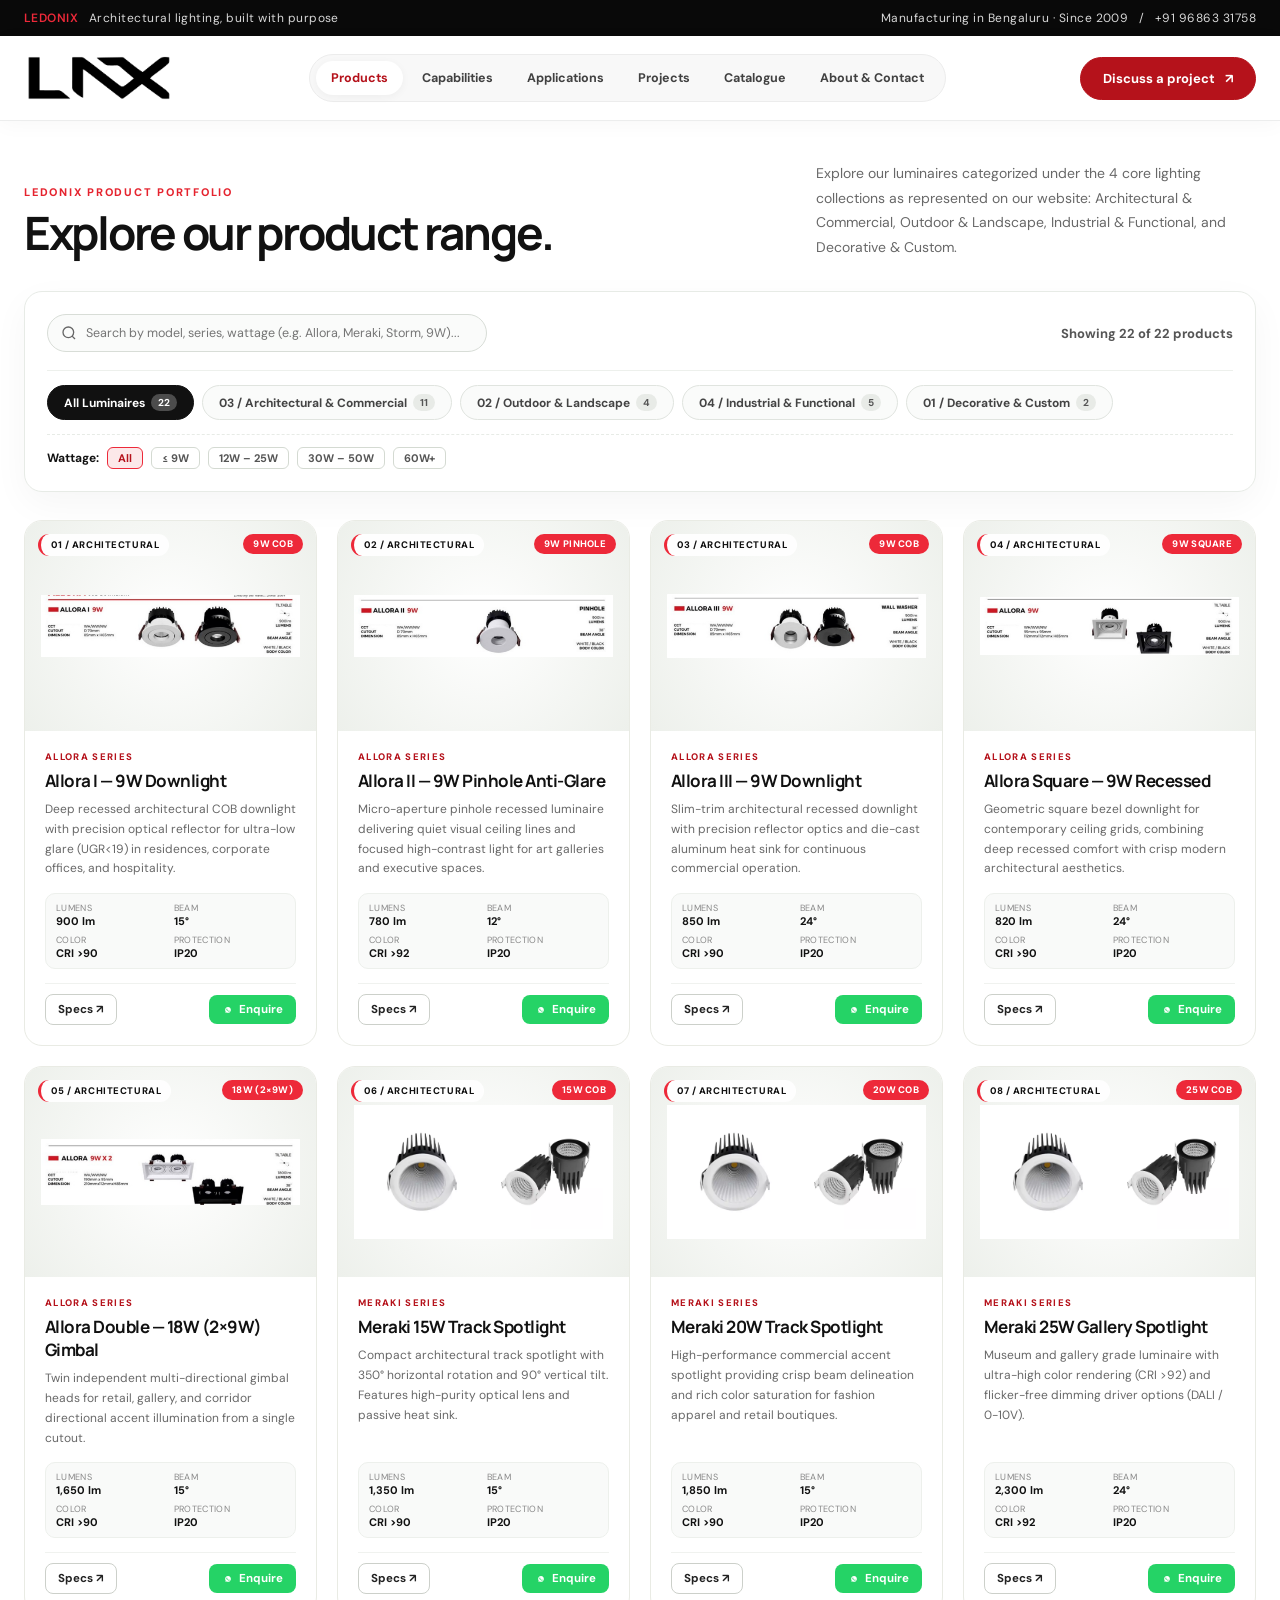
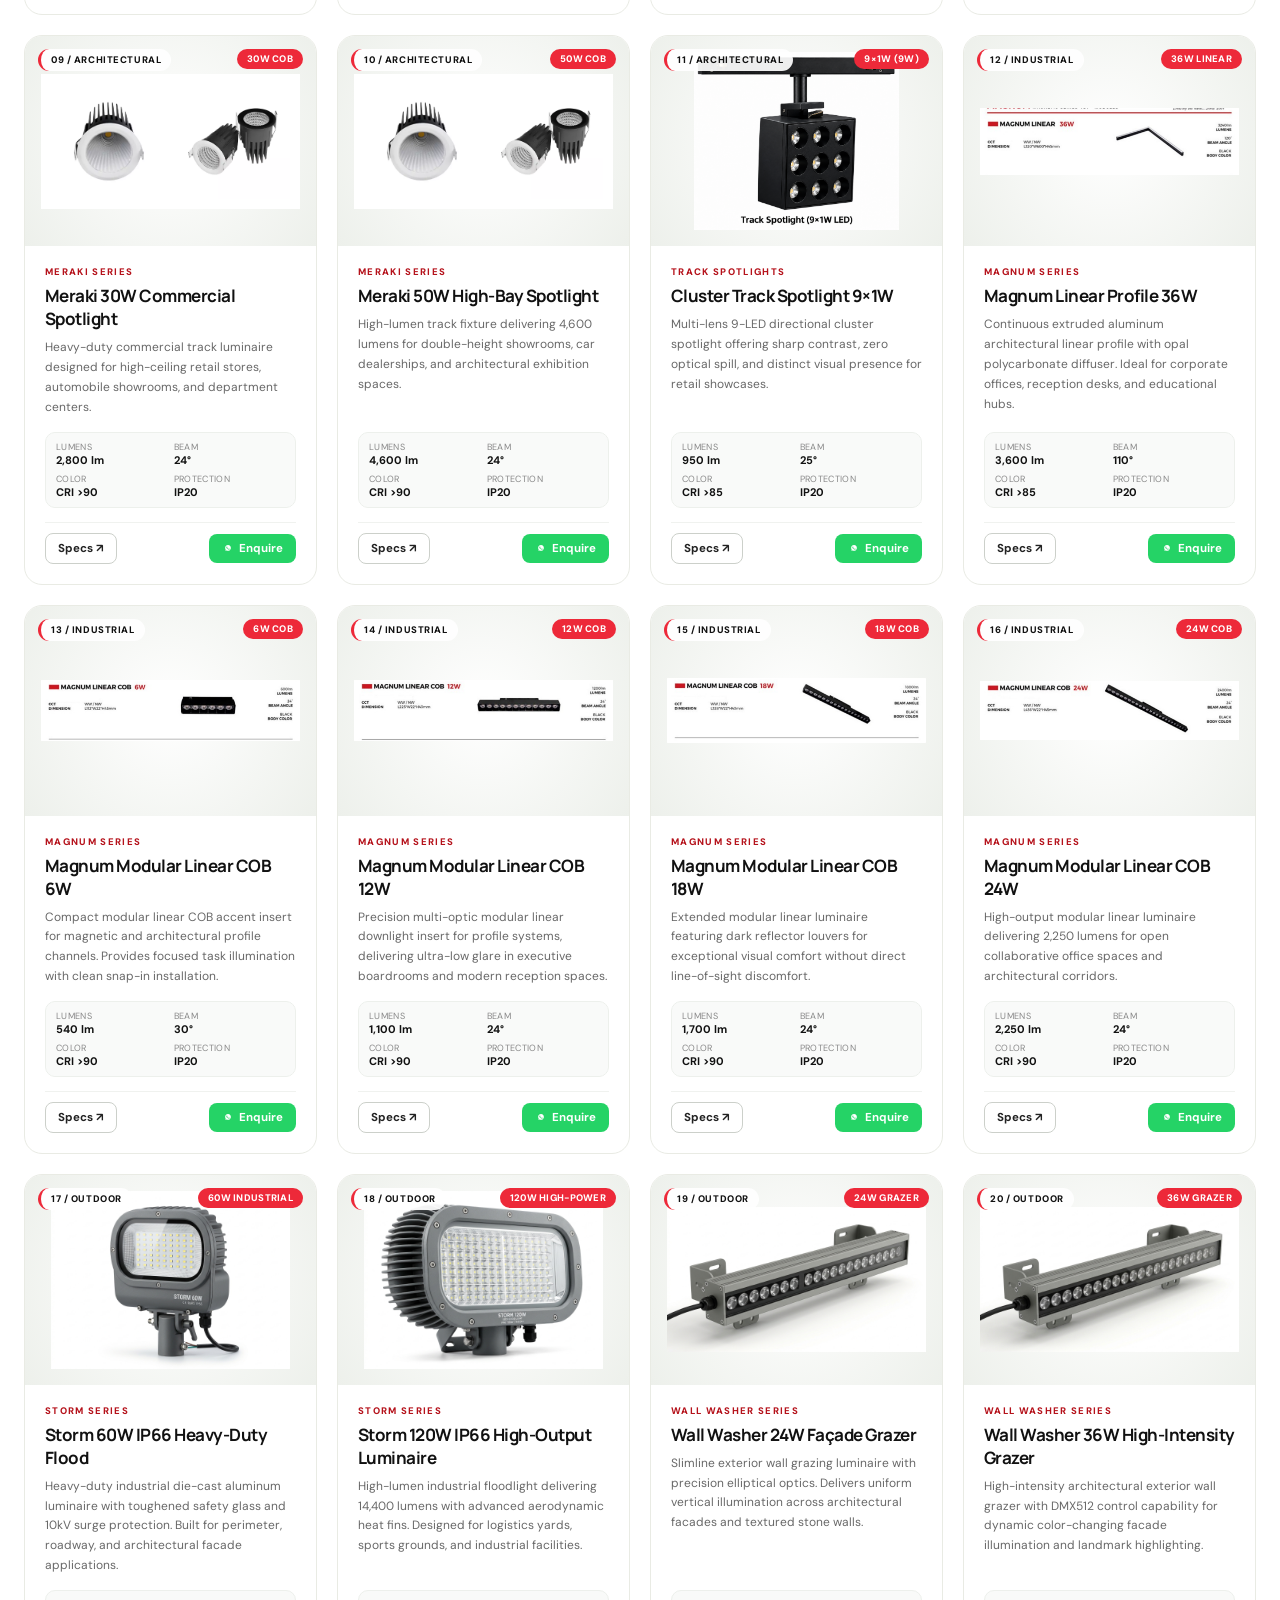
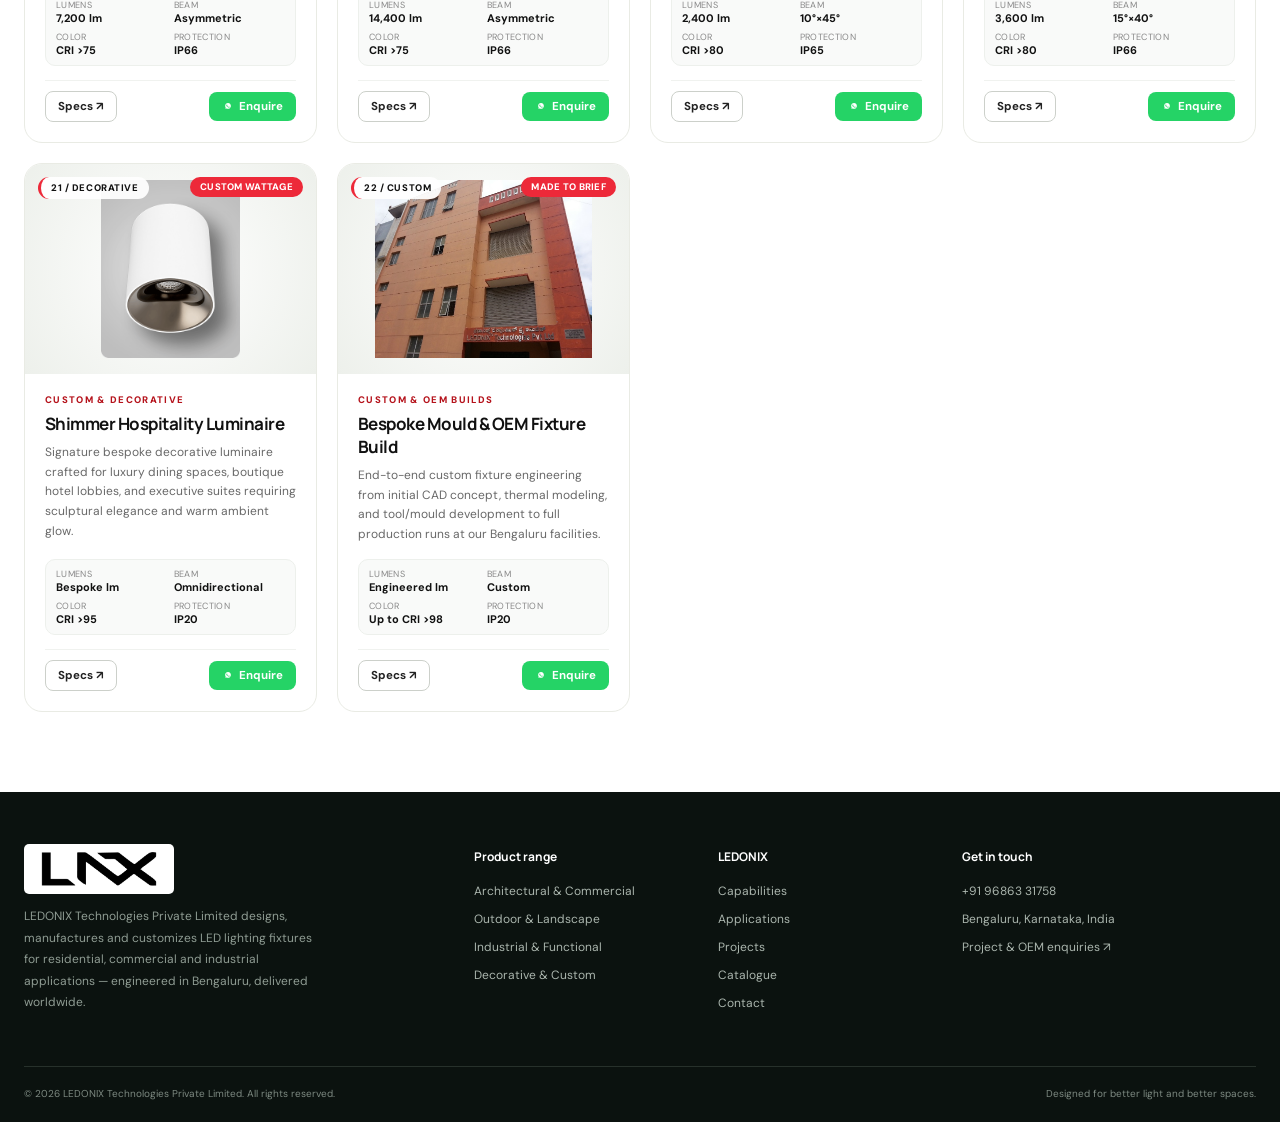
==== products.html @ 82b9518d "feat: complete modern website with curated explore section & products showcase" ====
<!DOCTYPE html>
<html lang="en">
<head>
<meta charset="utf-8"/>
<meta content="width=device-width, initial-scale=1" name="viewport"/>
<title>Products | LEDONIX Architectural &amp; Commercial LED Lighting</title>
<meta content="Explore the full LEDONIX lighting fixture lineup: Architectural & Commercial (Allora, Meraki), Outdoor & Landscape (Storm, Wall Washers), Industrial & Functional (Magnum Linear), and Decorative & Custom." name="description"/>
<meta content="#101916" name="theme-color"/>
<link rel="icon" type="image/x-icon" href="favicon.ico"/>
<link href="https://fonts.googleapis.com" rel="preconnect"/>
<link crossorigin="" href="https://fonts.gstatic.com" rel="preconnect"/>
<link href="https://fonts.googleapis.com/css2?family=DM+Sans:ital,wght@0,400;0,500;0,600;0,700;1,400&family=Manrope:wght@500;600;700;800&display=swap" rel="stylesheet"/>
<style>
:root{--ink:#111111;--forest:#b5121b;--forest2:#e5232e;--lime:#ed2939;--paper:#f7f7f7;--white:#fff;--muted:#686868;--line:#e3e3e3;--dark:#090909;--max:1240px;--radius:22px;--shadow:0 24px 70px rgba(16,25,22,.12)}
*{box-sizing:border-box}html{scroll-behavior:smooth;scroll-padding-top:90px}body{margin:0;background:var(--paper);color:var(--ink);font-family:'DM Sans',sans-serif;-webkit-font-smoothing:antialiased}a{color:inherit;text-decoration:none}img{max-width:100%;display:block}button,input,select,textarea{font:inherit}.wrap{width:min(var(--max),calc(100% - 48px));margin-inline:auto}.announcement{background:var(--dark);color:#d8d8d8;font-size:12px;letter-spacing:.04em}.announcement .wrap{min-height:36px;display:flex;justify-content:space-between;align-items:center;gap:16px}.announcement strong{color:var(--lime);font-weight:600}.nav-shell{position:sticky;top:0;z-index:20;background:rgba(255,255,255,.94);backdrop-filter:blur(18px);border-bottom:1px solid rgba(23,33,29,.08);box-shadow:0 4px 20px rgba(0,0,0,0.03)}nav{height:84px;display:flex;align-items:center;justify-content:space-between;gap:28px}.brand{display:flex;align-items:center;gap:11px}.brand-official-logo{width:150px;max-height:50px;object-fit:contain}.nav-links{display:flex;align-items:center;gap:4px;border:1px solid #ececec;border-radius:999px;background:#f8f8f8;padding:6px}.nav-links a{padding:9px 15px;border-radius:999px;font-size:12.5px;font-weight:700;color:#414141;transition:.2s ease}.nav-links a:hover,.nav-links a.active{color:var(--forest);background:#fff;box-shadow:0 2px 8px rgba(0,0,0,.045)}.nav-cta,.btn{display:inline-flex;align-items:center;justify-content:center;gap:10px;padding:12px 22px;border-radius:999px;background:var(--forest);color:white;font-size:13px;font-weight:700;border:1px solid var(--forest);transition:.2s ease;cursor:pointer}.nav-cta:hover,.btn:hover{background:var(--dark);border-color:var(--dark);transform:translateY(-2px)}.btn-outline{background:transparent;color:var(--ink);border-color:#cbd3ca}.btn-outline:hover{background:white;border-color:white}.menu-toggle{display:none;border:0;background:transparent;font-size:26px;padding:8px}.section{padding:60px 0}.section-white{background:#fff}.section-head{display:flex;justify-content:space-between;align-items:end;gap:30px;margin-bottom:32px}.section-kicker{font-size:11px;letter-spacing:.16em;text-transform:uppercase;font-weight:800;color:#e5232e;display:block;margin-bottom:6px}.section h2{font:700 clamp(32px,3.8vw,46px)/1.12 Manrope,sans-serif;letter-spacing:-.05em;margin:8px 0 0;max-width:700px}.section-intro{max-width:440px;color:var(--muted);font-size:14px;line-height:1.75;margin:0}
.product-grid{display:grid;grid-template-columns:repeat(auto-fill, minmax(280px, 1fr));gap:20px}
.product-card{background:#fff;border:1px solid #e9ebe4;border-radius:18px;overflow:hidden;transition:all .25s ease;display:flex;flex-direction:column;min-width:0}
.product-card:hover{transform:translateY(-5px);box-shadow:0 18px 42px rgba(16,25,22,.09)}
.product-img{height:210px;position:relative;overflow:hidden;background:radial-gradient(circle at center, #ffffff, #edf0eb);display:flex;align-items:center;justify-content:center;padding:16px}
.product-img img{max-height:100%;max-width:100%;width:auto;height:auto;object-fit:contain;transition:transform .45s ease}
.product-card:hover .product-img img{transform:scale(1.06)}
.product-num{position:absolute;top:13px;left:13px;background:rgba(255,255,255,.92);border-radius:999px;padding:5px 10px;font-size:9.5px;font-weight:800;letter-spacing:.06em;border-left:3px solid var(--lime);color:#111}
.product-power-tag{position:absolute;top:13px;right:13px;background:var(--lime);color:#fff;border-radius:999px;padding:4px 10px;font-size:9.5px;font-weight:800;letter-spacing:.03em}
.product-info{padding:20px;display:flex;flex-direction:column;flex:1}
.product-series{font-size:9.5px;text-transform:uppercase;letter-spacing:.14em;color:var(--forest);font-weight:800;margin-bottom:6px}
.product-info h3{font:700 17px Manrope,sans-serif;margin:0 0 8px;letter-spacing:-.03em;color:#111}
.product-info p{font-size:12px;color:var(--muted);line-height:1.65;margin:0 0 14px;flex:1}
.spec-chip-box{display:grid;grid-template-columns:1fr 1fr;gap:6px;background:#f9faf9;border:1px solid #edf0ec;border-radius:10px;padding:8px 10px;margin-bottom:14px;font-size:11px}
.spec-chip-box small{display:block;font-size:9px;color:#888;text-transform:uppercase;letter-spacing:.04em}
.spec-chip-box strong{color:#111;font-weight:700}
.product-actions{display:flex;justify-content:space-between;align-items:center;gap:8px;margin-top:auto;padding-top:10px;border-top:1px solid #f0f2ef}
.btn-specs{background:transparent;border:1px solid #ccd0ca;border-radius:8px;padding:7px 12px;font-size:11.5px;font-weight:700;color:#222;cursor:pointer;transition:.2s}
.btn-specs:hover{background:#f2f4f2;border-color:#111}
.btn-wa{background:#25d366;color:#fff;border-radius:8px;padding:7px 13px;font-size:11.5px;font-weight:700;display:inline-flex;align-items:center;gap:5px;text-decoration:none;transition:.2s}
.btn-wa:hover{background:#1da851}
.footer{background:#0b120f;color:#aab5ad;padding:52px 0 22px}.footer-grid{display:grid;grid-template-columns:1.4fr .7fr .7fr 1fr;gap:38px;padding-bottom:40px}.footer .brand-official-logo{background:#fff;border-radius:5px;padding:5px;width:150px}.footer-about p{font-size:12px;line-height:1.8;max-width:300px;color:#8f9c93}.footer h4{font:700 12px Manrope,sans-serif;color:#fff;margin:4px 0 18px}.footer-links{display:grid;gap:12px}.footer-links a{font-size:12px;color:#aab5ad}.footer-links a:hover{color:var(--lime)}.footer-bottom{border-top:1px solid #27312b;padding-top:20px;display:flex;justify-content:space-between;gap:20px;font-size:10px;color:#7d8981}
@media(max-width:900px){.footer-grid{grid-template-columns:1fr 1fr}}
@media(max-width:760px){.menu-toggle{display:block}.nav-cta{display:none}.nav-links{display:none;position:absolute;top:84px;left:16px;right:16px;background:#fff;border:1px solid var(--line);border-radius:16px;padding:16px;flex-direction:column;box-shadow:0 20px 50px rgba(0,0,0,0.1)}.nav-links.open{display:flex}.nav-links a{width:100%;text-align:left;padding:12px 14px}.section-head{display:block}.section-intro{margin-top:12px}}
</style>
</head>
<body>
<div class="announcement"><div class="wrap"><span><strong>LEDONIX</strong> &nbsp; Architectural lighting, built with purpose</span><span>Manufacturing in Bengaluru · Since 2009 &nbsp; / &nbsp; <a href="tel:+919686331758">+91 96863 31758</a></span></div></div>
<div class="nav-shell"><div class="wrap"><nav aria-label="Main navigation">
<a aria-label="LEDONIX home" class="brand" href="index.html#home"><img alt="LEDONIX logo" class="brand-official-logo" src="images/ledonix-logo.png"/></a>
<button aria-expanded="false" aria-label="Toggle navigation" class="menu-toggle" onclick="document.getElementById('navLinks').classList.toggle('open')">☰</button>
<div class="nav-links" id="navLinks">
<a class="active" href="products.html">Products</a>
<a href="index.html#capabilities">Capabilities</a>
<a href="index.html#applications">Applications</a>
<a href="index.html#executed-installations">Projects</a>
<a href="catalogue/lnx_catalogue.html" target="_blank">Catalogue</a>
<a href="index.html#contact">About &amp; Contact</a>
</div>
<a class="nav-cta" href="index.html#contact">Discuss a project <span>↗</span></a>
</nav></div></div>

<main>
<section class="section section-white" style="padding-top:40px; padding-bottom:80px;">
<div class="wrap">
  <div class="section-head">
    <div>
      <div class="section-kicker">LEDONIX Product Portfolio</div>
      <h2>Explore our product range.</h2>
    </div>
    <p class="section-intro">Explore our luminaires categorized under the 4 core lighting collections as represented on our website: Architectural &amp; Commercial, Outdoor &amp; Landscape, Industrial &amp; Functional, and Decorative &amp; Custom.</p>
  </div>

  <!-- Interactive Controls adopting the 4 website categories -->
  <div style="background:#fff; border:1px solid #e7ebe6; border-radius:18px; padding:22px; margin-bottom:28px; box-shadow:0 12px 36px rgba(0,0,0,0.04);">
    <div style="display:flex; justify-content:space-between; align-items:center; flex-wrap:wrap; gap:16px; margin-bottom:18px;">
      <div style="position:relative; flex:1; min-width:280px; max-width:440px;">
        <svg style="position:absolute; left:14px; top:50%; transform:translateY(-50%); width:16px; height:16px; fill:none; stroke:#666; stroke-width:2;" viewBox="0 0 24 24"><circle cx="11" cy="11" r="8"></circle><line x1="21" y1="21" x2="16.65" y2="16.65"></line></svg>
        <input id="prodSearch" style="width:100%; border:1px solid #d8ddd7; border-radius:999px; padding:10px 18px 10px 38px; font-size:12.5px; outline:none; background:#fafbfa; font-family:inherit;" placeholder="Search by model, series, wattage (e.g. Allora, Meraki, Storm, 9W)..." type="text"/>
      </div>
      <div id="prodCount" style="font-size:13px; font-weight:700; color:#555;">Showing 22 of 22 products</div>
    </div>

    <!-- The 4 Core Website Collections Tabs -->
    <div style="display:flex; flex-wrap:wrap; gap:8px; padding-top:14px; border-top:1px solid #edf0ec;" id="collectionTabs">
      <button class="coll-btn active" data-col="all" style="border:1px solid #111; background:#111; color:#fff; padding:8px 16px; border-radius:999px; font-size:12px; font-weight:700; cursor:pointer; display:inline-flex; align-items:center; gap:6px;">All Luminaires <span style="background:rgba(255,255,255,0.25); font-size:10px; padding:2px 7px; border-radius:999px;">22</span></button>
      <button class="coll-btn" data-col="architectural" style="border:1px solid #e0e4df; background:#fafbfa; color:#444; padding:8px 16px; border-radius:999px; font-size:12px; font-weight:700; cursor:pointer; display:inline-flex; align-items:center; gap:6px;">03 / Architectural &amp; Commercial <span style="background:#e8ebe7; color:#555; font-size:10px; padding:2px 7px; border-radius:999px;">11</span></button>
      <button class="coll-btn" data-col="outdoor" style="border:1px solid #e0e4df; background:#fafbfa; color:#444; padding:8px 16px; border-radius:999px; font-size:12px; font-weight:700; cursor:pointer; display:inline-flex; align-items:center; gap:6px;">02 / Outdoor &amp; Landscape <span style="background:#e8ebe7; color:#555; font-size:10px; padding:2px 7px; border-radius:999px;">4</span></button>
      <button class="coll-btn" data-col="industrial" style="border:1px solid #e0e4df; background:#fafbfa; color:#444; padding:8px 16px; border-radius:999px; font-size:12px; font-weight:700; cursor:pointer; display:inline-flex; align-items:center; gap:6px;">04 / Industrial &amp; Functional <span style="background:#e8ebe7; color:#555; font-size:10px; padding:2px 7px; border-radius:999px;">5</span></button>
      <button class="coll-btn" data-col="decorative" style="border:1px solid #e0e4df; background:#fafbfa; color:#444; padding:8px 16px; border-radius:999px; font-size:12px; font-weight:700; cursor:pointer; display:inline-flex; align-items:center; gap:6px;">01 / Decorative &amp; Custom <span style="background:#e8ebe7; color:#555; font-size:10px; padding:2px 7px; border-radius:999px;">2</span></button>
    </div>

    <!-- Wattage Quick Filter -->
    <div style="display:flex; align-items:center; gap:8px; margin-top:14px; padding-top:12px; border-top:1px dashed #e7ebe6; font-size:12px; color:#666; flex-wrap:wrap;" id="powerFilters">
      <span style="font-weight:700; color:#111;">Wattage:</span>
      <button class="pwr-btn active" data-pwr="all" style="background:#fce8e9; border:1px solid #ed2939; color:#b5121b; border-radius:6px; padding:3px 10px; font-size:11px; font-weight:700; cursor:pointer;">All</button>
      <button class="pwr-btn" data-pwr="under15" style="background:transparent; border:1px solid #d4dad2; color:#555; border-radius:6px; padding:3px 10px; font-size:11px; font-weight:700; cursor:pointer;">≤ 9W</button>
      <button class="pwr-btn" data-pwr="12to25" style="background:transparent; border:1px solid #d4dad2; color:#555; border-radius:6px; padding:3px 10px; font-size:11px; font-weight:700; cursor:pointer;">12W – 25W</button>
      <button class="pwr-btn" data-pwr="30to50" style="background:transparent; border:1px solid #d4dad2; color:#555; border-radius:6px; padding:3px 10px; font-size:11px; font-weight:700; cursor:pointer;">30W – 50W</button>
      <button class="pwr-btn" data-pwr="60plus" style="background:transparent; border:1px solid #d4dad2; color:#555; border-radius:6px; padding:3px 10px; font-size:11px; font-weight:700; cursor:pointer;">60W+</button>
    </div>
  </div>

  <!-- Products Grid -->
  <div class="product-grid" id="mainGrid">
    <!-- Populated dynamically via JS -->
  </div>

  <!-- Empty Search -->
  <div id="noResultsMsg" style="display:none; text-align:center; padding:50px 20px; background:#fff; border-radius:18px; border:1px dashed #d5dbd4; margin-top:20px;">
    <h3 style="font:700 20px Manrope,sans-serif; margin:0 0 8px;">No matching fixtures found</h3>
    <p style="font-size:13px; color:#666; margin:0 0 16px;">Try adjusting your keywords or clearing the wattage filter.</p>
    <button class="btn" style="padding:8px 18px; font-size:12px;" onclick="resetAllFilters()">Reset Filters</button>
  </div>
</div>
</section>
</main>

<!-- Detailed Specification Modal -->
<div id="prodModalBackdrop" style="position:fixed; inset:0; z-index:9999; background:rgba(0,0,0,0.75); backdrop-filter:blur(6px); display:none; align-items:center; justify-content:center; padding:20px;" onclick="if(event.target===this)closeProdModal()">
  <div style="background:#fff; border-radius:22px; width:min(860px, 100%); max-height:90vh; overflow-y:auto; padding:32px; position:relative; box-shadow:0 30px 80px rgba(0,0,0,0.35);">
    <button onclick="closeProdModal()" style="position:absolute; top:18px; right:18px; width:36px; height:36px; border-radius:50%; border:1px solid #ddd; background:#f5f5f5; font-size:20px; cursor:pointer; display:grid; place-items:center;">×</button>
    <div style="display:grid; grid-template-columns:1fr 1.2fr; gap:28px; align-items:start;">
      <div style="background:#f4f6f4; border-radius:16px; padding:20px; display:flex; align-items:center; justify-content:center; min-height:300px;">
        <img id="modalProductImg" src="" alt="" style="max-height:260px; max-width:100%; object-fit:contain;"/>
      </div>
      <div>
        <span id="modalProductSeries" style="font-size:10px; letter-spacing:.16em; text-transform:uppercase; font-weight:800; color:#b5121b; display:block; margin-bottom:4px;">SERIES</span>
        <h2 id="modalProductTitle" style="font:700 24px/1.2 Manrope,sans-serif; margin:0 0 10px; color:#111;">Product Title</h2>
        <p id="modalProductDesc" style="font-size:13px; color:#666; line-height:1.6; margin:0 0 16px;">Description</p>

        <table style="width:100%; border-collapse:collapse; font-size:12px; margin-bottom:20px;">
          <tr style="border-bottom:1px solid #edf0ec;"><td style="padding:7px 0; color:#777; width:42%;">Rated Power</td><td id="modalProductPower" style="font-weight:700; color:#111;">--</td></tr>
          <tr style="border-bottom:1px solid #edf0ec;"><td style="padding:7px 0; color:#777;">Luminous Output</td><td id="modalProductLumens" style="font-weight:700; color:#111;">--</td></tr>
          <tr style="border-bottom:1px solid #edf0ec;"><td style="padding:7px 0; color:#777;">Color Temperature</td><td id="modalProductCct" style="font-weight:700; color:#111;">--</td></tr>
          <tr style="border-bottom:1px solid #edf0ec;"><td style="padding:7px 0; color:#777;">Color Rendering</td><td id="modalProductCri" style="font-weight:700; color:#111;">--</td></tr>
          <tr style="border-bottom:1px solid #edf0ec;"><td style="padding:7px 0; color:#777;">Beam Angle</td><td id="modalProductBeam" style="font-weight:700; color:#111;">--</td></tr>
          <tr style="border-bottom:1px solid #edf0ec;"><td style="padding:7px 0; color:#777;">IP Protection</td><td id="modalProductIp" style="font-weight:700; color:#111;">--</td></tr>
          <tr style="border-bottom:1px solid #edf0ec;"><td style="padding:7px 0; color:#777;">Dimensions / Cutout</td><td id="modalProductCutout" style="font-weight:700; color:#111;">--</td></tr>
          <tr style="border-bottom:1px solid #edf0ec;"><td style="padding:7px 0; color:#777;">Available Finishes</td><td id="modalProductFinishes" style="font-weight:700; color:#111;">--</td></tr>
          <tr><td style="padding:7px 0; color:#777;">Mounting System</td><td id="modalProductMounting" style="font-weight:700; color:#111;">--</td></tr>
        </table>

        <div style="display:flex; gap:10px; flex-wrap:wrap;">
          <a id="modalProductWaLink" href="#" target="_blank" style="background:#25d366; color:#fff; padding:10px 18px; border-radius:999px; font-size:12px; font-weight:700; display:inline-flex; align-items:center; gap:6px; text-decoration:none;">
            <svg width="15" height="15" viewBox="0 0 24 24" fill="currentColor"><path d="M12.031 6.172c-3.181 0-5.767 2.586-5.768 5.766-.001 1.298.38 2.27 1.019 3.287l-.582 2.128 2.182-.573c.978.58 1.911.928 3.145.929 3.178 0 5.767-2.587 5.768-5.766.001-3.187-2.575-5.77-5.764-5.771zm3.392 8.244c-.144.405-.837.774-1.17.824-.312.045-.698.077-2.222-.56-1.579-.661-2.617-2.261-2.701-2.373-.083-.112-.663-.883-.663-1.684 0-.801.42-1.196.571-1.36.151-.164.331-.205.441-.205.11 0 .221.002.317.006.102.005.239-.039.373.286.138.334.471 1.15.513 1.234.041.085.069.183.014.293-.055.11-.083.178-.166.273-.082.096-.174.215-.248.288-.083.082-.17.171-.073.337.097.165.433.714.929 1.156.638.568 1.175.744 1.341.826.166.083.262.069.36-.041.096-.111.413-.482.523-.647.11-.166.221-.138.373-.083.151.055.965.455 1.131.537.166.083.276.124.317.193.042.069.042.405-.102.81z"/></svg>
            Inquire on WhatsApp ↗
          </a>
          <a href="index.html#contact" style="background:#fff; border:1px solid #ccd0cb; color:#111; padding:10px 18px; border-radius:999px; font-size:12px; font-weight:700; text-decoration:none;">Project Enquiry</a>
        </div>
      </div>
    </div>
  </div>
</div>

<footer class="footer"><div class="wrap"><div class="footer-grid"><div class="footer-about"><a class="brand" href="index.html#home"><img alt="LEDONIX logo" class="brand-official-logo" src="images/ledonix-logo.png"/></a><p>LEDONIX Technologies Private Limited designs, manufactures and customizes LED lighting fixtures for residential, commercial and industrial applications — engineered in Bengaluru, delivered worldwide.</p></div><div><h4>Product range</h4><div class="footer-links"><a href="products.html#architectural">Architectural &amp; Commercial</a><a href="products.html#outdoor">Outdoor &amp; Landscape</a><a href="products.html#industrial">Industrial &amp; Functional</a><a href="products.html#decorative">Decorative &amp; Custom</a></div></div><div><h4>LEDONIX</h4><div class="footer-links"><a href="index.html#capabilities">Capabilities</a><a href="index.html#applications">Applications</a><a href="index.html#executed-installations">Projects</a><a href="catalogue/lnx_catalogue.html" target="_blank">Catalogue</a><a href="index.html#contact">Contact</a></div></div><div><h4>Get in touch</h4><div class="footer-links"><a href="tel:+919686331758">+91 96863 31758</a><a href="index.html#contact">Bengaluru, Karnataka, India</a><a href="index.html#contact">Project &amp; OEM enquiries ↗</a></div></div></div><div class="footer-bottom"><span>© <span id="year">2026</span> LEDONIX Technologies Private Limited. All rights reserved.</span><span>Designed for better light and better spaces.</span></div></div></footer>

<script>
(function(){
  const DATA = [{"id": "allora-1", "collection": "architectural", "subcat": "downlights", "num": "01 / ARCHITECTURAL", "series": "ALLORA SERIES", "name": "Allora I \u2014 9W Downlight", "power": "9W COB", "power_num": 9, "img": "images/products/1_ALLORA_I_9W_Card_UltraHD.png", "desc": "Deep recessed architectural COB downlight with precision optical reflector for ultra-low glare (UGR<19) in residences, corporate offices, and hospitality.", "lumens": "900 lm (100 lm/W)", "cct": "3000K \u00b7 4000K \u00b7 6000K", "cri": "CRI >90", "beam": "15\u00b0 / 24\u00b0 / 36\u00b0", "ip": "IP20 / IP44", "cutout": "\u00d885 \u00d7 92 mm (Cutout \u00d875 mm)", "finishes": "Matte Black, Architectural White", "mounting": "Recessed Spring Clip"}, {"id": "allora-2", "collection": "architectural", "subcat": "downlights", "num": "02 / ARCHITECTURAL", "series": "ALLORA SERIES", "name": "Allora II \u2014 9W Pinhole Anti-Glare", "power": "9W PINHOLE", "power_num": 9, "img": "images/products/2_ALLORA_II_9W_Card_UltraHD.png", "desc": "Micro-aperture pinhole recessed luminaire delivering quiet visual ceiling lines and focused high-contrast light for art galleries and executive spaces.", "lumens": "780 lm", "cct": "2700K \u00b7 3000K \u00b7 4000K", "cri": "CRI >92", "beam": "12\u00b0 / 24\u00b0 Narrow Spot", "ip": "IP20", "cutout": "\u00d880 \u00d7 95 mm (Cutout \u00d870 mm)", "finishes": "Matte Black, Architectural White", "mounting": "Recessed Ceiling"}, {"id": "allora-3", "collection": "architectural", "subcat": "downlights", "num": "03 / ARCHITECTURAL", "series": "ALLORA SERIES", "name": "Allora III \u2014 9W Downlight", "power": "9W COB", "power_num": 9, "img": "images/products/3_ALLORA_III_9W_Card_UltraHD.png", "desc": "Slim-trim architectural recessed downlight with precision reflector optics and die-cast aluminum heat sink for continuous commercial operation.", "lumens": "850 lm", "cct": "3000K \u00b7 4000K \u00b7 6000K", "cri": "CRI >90", "beam": "24\u00b0 / 36\u00b0 / 60\u00b0", "ip": "IP20", "cutout": "\u00d890 \u00d7 88 mm (Cutout \u00d880 mm)", "finishes": "Matte Black, Architectural White", "mounting": "Recessed Ceiling"}, {"id": "allora-square", "collection": "architectural", "subcat": "downlights", "num": "04 / ARCHITECTURAL", "series": "ALLORA SERIES", "name": "Allora Square \u2014 9W Recessed", "power": "9W SQUARE", "power_num": 9, "img": "images/products/4_ALLORA_9W_Square_Card_UltraHD.png", "desc": "Geometric square bezel downlight for contemporary ceiling grids, combining deep recessed comfort with crisp modern architectural aesthetics.", "lumens": "820 lm", "cct": "3000K \u00b7 4000K", "cri": "CRI >90", "beam": "24\u00b0 / 36\u00b0", "ip": "IP20", "cutout": "85 \u00d7 85 \u00d7 90 mm (Cutout 75\u00d775 mm)", "finishes": "Matte Black, Architectural White", "mounting": "Recessed Ceiling"}, {"id": "allora-double", "collection": "architectural", "subcat": "downlights", "num": "05 / ARCHITECTURAL", "series": "ALLORA SERIES", "name": "Allora Double \u2014 18W (2\u00d79W) Gimbal", "power": "18W (2\u00d79W)", "power_num": 18, "img": "images/products/5_ALLORA_9W_X_2_Card_UltraHD.png", "desc": "Twin independent multi-directional gimbal heads for retail, gallery, and corridor directional accent illumination from a single cutout.", "lumens": "1,650 lm", "cct": "3000K \u00b7 4000K", "cri": "CRI >90", "beam": "15\u00b0 / 24\u00b0 / 36\u00b0", "ip": "IP20", "cutout": "160 \u00d7 88 \u00d7 95 mm (Cutout 145\u00d775 mm)", "finishes": "Matte Black, Architectural White", "mounting": "Recessed Ceiling"}, {"id": "meraki-15", "collection": "architectural", "subcat": "track", "num": "06 / ARCHITECTURAL", "series": "MERAKI SERIES", "name": "Meraki 15W Track Spotlight", "power": "15W COB", "power_num": 15, "img": "images/products/1_MERAKI_15W_DualFinish_Showcase_1350px.png", "desc": "Compact architectural track spotlight with 350\u00b0 horizontal rotation and 90\u00b0 vertical tilt. Features high-purity optical lens and passive heat sink.", "lumens": "1,350 lm", "cct": "3000K \u00b7 4000K \u00b7 6000K", "cri": "CRI >90", "beam": "15\u00b0 / 24\u00b0 / 38\u00b0", "ip": "IP20", "cutout": "\u00d860 \u00d7 140 mm", "finishes": "Matte Black, Architectural White", "mounting": "3-Circuit / 1-Circuit Track"}, {"id": "meraki-20", "collection": "architectural", "subcat": "track", "num": "07 / ARCHITECTURAL", "series": "MERAKI SERIES", "name": "Meraki 20W Track Spotlight", "power": "20W COB", "power_num": 20, "img": "images/products/2_MERAKI_20W_DualFinish_Showcase_1350px.png", "desc": "High-performance commercial accent spotlight providing crisp beam delineation and rich color saturation for fashion apparel and retail boutiques.", "lumens": "1,850 lm", "cct": "3000K \u00b7 4000K \u00b7 6000K", "cri": "CRI >90", "beam": "15\u00b0 / 24\u00b0 / 38\u00b0", "ip": "IP20", "cutout": "\u00d865 \u00d7 155 mm", "finishes": "Matte Black, Architectural White", "mounting": "Track Mounted"}, {"id": "meraki-25", "collection": "architectural", "subcat": "track", "num": "08 / ARCHITECTURAL", "series": "MERAKI SERIES", "name": "Meraki 25W Gallery Spotlight", "power": "25W COB", "power_num": 25, "img": "images/products/3_MERAKI_25W_DualFinish_Showcase_1350px.png", "desc": "Museum and gallery grade luminaire with ultra-high color rendering (CRI >92) and flicker-free dimming driver options (DALI / 0-10V).", "lumens": "2,300 lm", "cct": "3000K \u00b7 4000K", "cri": "CRI >92", "beam": "24\u00b0 / 38\u00b0 / 60\u00b0", "ip": "IP20", "cutout": "\u00d875 \u00d7 165 mm", "finishes": "Matte Black, Architectural White", "mounting": "Track Mounted"}, {"id": "meraki-30", "collection": "architectural", "subcat": "track", "num": "09 / ARCHITECTURAL", "series": "MERAKI SERIES", "name": "Meraki 30W Commercial Spotlight", "power": "30W COB", "power_num": 30, "img": "images/products/4_MERAKI_30W_DualFinish_Showcase_1350px.png", "desc": "Heavy-duty commercial track luminaire designed for high-ceiling retail stores, automobile showrooms, and department centers.", "lumens": "2,800 lm", "cct": "3000K \u00b7 4000K \u00b7 6000K", "cri": "CRI >90", "beam": "24\u00b0 / 38\u00b0 / 60\u00b0", "ip": "IP20", "cutout": "\u00d885 \u00d7 180 mm", "finishes": "Matte Black, Architectural White", "mounting": "Track Mounted"}, {"id": "meraki-50", "collection": "architectural", "subcat": "track", "num": "10 / ARCHITECTURAL", "series": "MERAKI SERIES", "name": "Meraki 50W High-Bay Spotlight", "power": "50W COB", "power_num": 50, "img": "images/products/5_MERAKI_50W_DualFinish_Showcase_1350px.png", "desc": "High-lumen track fixture delivering 4,600 lumens for double-height showrooms, car dealerships, and architectural exhibition spaces.", "lumens": "4,600 lm", "cct": "3000K \u00b7 4000K", "cri": "CRI >90", "beam": "24\u00b0 / 38\u00b0", "ip": "IP20", "cutout": "\u00d8100 \u00d7 205 mm", "finishes": "Matte Black, Architectural White", "mounting": "Track Mounted"}, {"id": "track-9x1w", "collection": "architectural", "subcat": "track", "num": "11 / ARCHITECTURAL", "series": "TRACK SPOTLIGHTS", "name": "Cluster Track Spotlight 9\u00d71W", "power": "9\u00d71W (9W)", "power_num": 9, "img": "images/products/Black 9\u00d71W LED Track Spotlight.png", "desc": "Multi-lens 9-LED directional cluster spotlight offering sharp contrast, zero optical spill, and distinct visual presence for retail showcases.", "lumens": "950 lm", "cct": "3000K \u00b7 4000K", "cri": "CRI >85", "beam": "25\u00b0 Optical Lenses", "ip": "IP20", "cutout": "\u00d870 \u00d7 150 mm", "finishes": "Anodized Black", "mounting": "Track Mounted"}, {"id": "magnum-36", "collection": "industrial", "subcat": "linear", "num": "12 / INDUSTRIAL", "series": "MAGNUM SERIES", "name": "Magnum Linear Profile 36W", "power": "36W LINEAR", "power_num": 36, "img": "images/products/1_MAGNUM_LINEAR_36W_Card_HD.png", "desc": "Continuous extruded aluminum architectural linear profile with opal polycarbonate diffuser. Ideal for corporate offices, reception desks, and educational hubs.", "lumens": "3,600 lm (100 lm/W)", "cct": "3000K \u00b7 4000K \u00b7 6000K", "cri": "CRI >85", "beam": "110\u00b0 Diffuse Uniform", "ip": "IP20", "cutout": "1200 \u00d7 50 \u00d7 75 mm", "finishes": "Matte Black, Architectural White, Anodized Silver", "mounting": "Suspended Pendant / Surface / Recessed"}, {"id": "magnum-cob-6", "collection": "industrial", "subcat": "linear", "num": "13 / INDUSTRIAL", "series": "MAGNUM SERIES", "name": "Magnum Modular Linear COB 6W", "power": "6W COB", "power_num": 6, "img": "images/products/2_MAGNUM_LINEAR_COB_6W_Card_HD.png", "desc": "Compact modular linear COB accent insert for magnetic and architectural profile channels. Provides focused task illumination with clean snap-in installation.", "lumens": "540 lm", "cct": "3000K \u00b7 4000K", "cri": "CRI >90", "beam": "30\u00b0 / 45\u00b0", "ip": "IP20", "cutout": "110 \u00d7 22 \u00d7 45 mm", "finishes": "Matte Black, Architectural White", "mounting": "Magnetic / Profile Insert"}, {"id": "magnum-cob-12", "collection": "industrial", "subcat": "linear", "num": "14 / INDUSTRIAL", "series": "MAGNUM SERIES", "name": "Magnum Modular Linear COB 12W", "power": "12W COB", "power_num": 12, "img": "images/products/3_MAGNUM_LINEAR_COB_12W_Card_HD.png", "desc": "Precision multi-optic modular linear downlight insert for profile systems, delivering ultra-low glare in executive boardrooms and modern reception spaces.", "lumens": "1,100 lm", "cct": "3000K \u00b7 4000K", "cri": "CRI >90", "beam": "24\u00b0 / 36\u00b0", "ip": "IP20", "cutout": "220 \u00d7 22 \u00d7 45 mm", "finishes": "Matte Black, Architectural White", "mounting": "Magnetic / Profile Insert"}, {"id": "magnum-cob-18", "collection": "industrial", "subcat": "linear", "num": "15 / INDUSTRIAL", "series": "MAGNUM SERIES", "name": "Magnum Modular Linear COB 18W", "power": "18W COB", "power_num": 18, "img": "images/products/4_MAGNUM_LINEAR_COB_18W_Card_HD.png", "desc": "Extended modular linear luminaire featuring dark reflector louvers for exceptional visual comfort without direct line-of-sight discomfort.", "lumens": "1,700 lm", "cct": "3000K \u00b7 4000K", "cri": "CRI >90", "beam": "24\u00b0 / 36\u00b0", "ip": "IP20", "cutout": "330 \u00d7 22 \u00d7 45 mm", "finishes": "Matte Black, Architectural White", "mounting": "Magnetic / Profile Insert"}, {"id": "magnum-cob-24", "collection": "industrial", "subcat": "linear", "num": "16 / INDUSTRIAL", "series": "MAGNUM SERIES", "name": "Magnum Modular Linear COB 24W", "power": "24W COB", "power_num": 24, "img": "images/products/5_MAGNUM_LINEAR_COB_24W_Card_HD.png", "desc": "High-output modular linear luminaire delivering 2,250 lumens for open collaborative office spaces and architectural corridors.", "lumens": "2,250 lm", "cct": "3000K \u00b7 4000K \u00b7 6000K", "cri": "CRI >90", "beam": "24\u00b0 / 36\u00b0 / 60\u00b0", "ip": "IP20", "cutout": "440 \u00d7 22 \u00d7 45 mm", "finishes": "Matte Black, Architectural White", "mounting": "Magnetic / Profile Insert"}, {"id": "storm-60", "collection": "outdoor", "subcat": "outdoor", "num": "17 / OUTDOOR", "series": "STORM SERIES", "name": "Storm 60W IP66 Heavy-Duty Flood", "power": "60W INDUSTRIAL", "power_num": 60, "img": "images/products/1_STORM_60W_HighClarity.jpg", "desc": "Heavy-duty industrial die-cast aluminum luminaire with toughened safety glass and 10kV surge protection. Built for perimeter, roadway, and architectural facade applications.", "lumens": "7,200 lm (120 lm/W)", "cct": "4000K \u00b7 5700K \u00b7 6500K", "cri": "CRI >75", "beam": "Asymmetric 60\u00b0\u00d7120\u00b0 / 90\u00b0", "ip": "IP66 / IK08", "cutout": "320 \u00d7 240 \u00d7 65 mm", "finishes": "Dark Graphite Grey Powder Coat", "mounting": "Adjustable Trunnion Bracket / Pole Mount"}, {"id": "storm-120", "collection": "outdoor", "subcat": "outdoor", "num": "18 / OUTDOOR", "series": "STORM SERIES", "name": "Storm 120W IP66 High-Output Luminaire", "power": "120W HIGH-POWER", "power_num": 120, "img": "images/products/2_STORM_120W_HighClarity.jpg", "desc": "High-lumen industrial floodlight delivering 14,400 lumens with advanced aerodynamic heat fins. Designed for logistics yards, sports grounds, and industrial facilities.", "lumens": "14,400 lm (120 lm/W)", "cct": "4000K \u00b7 5700K \u00b7 6500K", "cri": "CRI >75", "beam": "Asymmetric 60\u00b0\u00d7120\u00b0", "ip": "IP66 / IK08 / 10kV SPD", "cutout": "420 \u00d7 310 \u00d7 75 mm", "finishes": "Dark Graphite Grey Powder Coat", "mounting": "Universal Heavy-Duty Bracket"}, {"id": "ww-24", "collection": "outdoor", "subcat": "wallwashers", "num": "19 / OUTDOOR", "series": "WALL WASHER SERIES", "name": "Wall Washer 24W Fa\u00e7ade Grazer", "power": "24W GRAZER", "power_num": 24, "img": "images/products/3_WALL_WASHER_24W_HighClarity.jpg", "desc": "Slimline exterior wall grazing luminaire with precision elliptical optics. Delivers uniform vertical illumination across architectural facades and textured stone walls.", "lumens": "2,400 lm (100 lm/W)", "cct": "3000K \u00b7 4000K \u00b7 RGBW", "cri": "CRI >80", "beam": "10\u00b0\u00d745\u00b0 Elliptical Lens", "ip": "IP65 Exterior Grade", "cutout": "1000 \u00d7 42 \u00d7 45 mm", "finishes": "Anodized Silver / Dark Grey", "mounting": "Adjustable Tilt Brackets"}, {"id": "ww-36", "collection": "outdoor", "subcat": "wallwashers", "num": "20 / OUTDOOR", "series": "WALL WASHER SERIES", "name": "Wall Washer 36W High-Intensity Grazer", "power": "36W GRAZER", "power_num": 36, "img": "images/products/4_WALL_WASHER_36W_HighClarity.jpg", "desc": "High-intensity architectural exterior wall grazer with DMX512 control capability for dynamic color-changing facade illumination and landmark highlighting.", "lumens": "3,600 lm (100 lm/W)", "cct": "3000K \u00b7 4000K \u00b7 RGBW (DMX512)", "cri": "CRI >80", "beam": "15\u00b0\u00d740\u00b0 Optical Distribution", "ip": "IP66 / IK07", "cutout": "1000 \u00d7 52 \u00d7 55 mm", "finishes": "Graphite Grey Extruded Aluminum", "mounting": "Angle-Calibrated Heavy-Duty Brackets"}, {"id": "shimmer-custom", "collection": "decorative", "subcat": "custom", "num": "21 / DECORATIVE", "series": "CUSTOM & DECORATIVE", "name": "Shimmer Hospitality Luminaire", "power": "CUSTOM WATTAGE", "power_num": 25, "img": "images/products/Shimmer.png", "desc": "Signature bespoke decorative luminaire crafted for luxury dining spaces, boutique hotel lobbies, and executive suites requiring sculptural elegance and warm ambient glow.", "lumens": "Bespoke / Configured to brief", "cct": "2700K \u00b7 3000K Warm Dimming", "cri": "CRI >95", "beam": "Omnidirectional Diffuse", "ip": "IP20", "cutout": "Custom \u00d8 and suspension heights", "finishes": "Brushed Brass, Matte Black, Custom RAL", "mounting": "Suspended Pendant / Surface"}, {"id": "custom-oem", "collection": "decorative", "subcat": "custom", "num": "22 / CUSTOM", "series": "CUSTOM & OEM BUILDS", "name": "Bespoke Mould & OEM Fixture Build", "power": "MADE TO BRIEF", "power_num": 50, "img": "images/design-workspace.jpg", "desc": "End-to-end custom fixture engineering from initial CAD concept, thermal modeling, and tool/mould development to full production runs at our Bengaluru facilities.", "lumens": "Engineered to exact brief", "cct": "Any CCT / Tunable White / RGBW", "cri": "Up to CRI >98", "beam": "Custom Reflector & Lens Engineering", "ip": "IP20 to IP68 Submersible", "cutout": "Engineered to Project Drawings", "finishes": "Any Custom RAL Powder Coat or Anodizing", "mounting": "Custom Integration"}];
  let curCol = 'all';
  let curPwr = 'all';
  let curQ = '';

  function renderGrid() {
    const grid = document.getElementById('mainGrid');
    const empty = document.getElementById('noResultsMsg');
    const count = document.getElementById('prodCount');
    if (!grid) return;

    const filtered = DATA.filter(p => {
      // Collection filter (matching website categories)
      if (curCol !== 'all' && p.collection !== curCol) return false;

      // Power filter
      if (curPwr === 'under15' && p.power_num > 9) return false;
      if (curPwr === '12to25' && (p.power_num < 10 || p.power_num > 25)) return false;
      if (curPwr === '30to50' && (p.power_num < 30 || p.power_num > 50)) return false;
      if (curPwr === '60plus' && p.power_num < 60) return false;

      // Search filter
      if (curQ) {
        const q = curQ.toLowerCase();
        const hit = p.name.toLowerCase().includes(q) ||
                    p.series.toLowerCase().includes(q) ||
                    p.desc.toLowerCase().includes(q) ||
                    p.power.toLowerCase().includes(q) ||
                    p.cct.toLowerCase().includes(q) ||
                    p.finishes.toLowerCase().includes(q);
        if (!hit) return false;
      }
      return true;
    });

    if (count) count.textContent = `Showing ${filtered.length} of ${DATA.length} products`;

    if (filtered.length === 0) {
      grid.innerHTML = '';
      if (empty) empty.style.display = 'block';
      return;
    }

    if (empty) empty.style.display = 'none';

    grid.innerHTML = filtered.map(p => {
      const waMsg = encodeURIComponent(`Hello LEDONIX, I am interested in specifications and quotation for ${p.name} (${p.power}). Please share details.`);
      const waUrl = `https://wa.me/919686331758?text=${waMsg}`;

      return `
        <article class="product-card">
          <div class="product-img">
            <img src="${p.img}" alt="${p.name}" loading="lazy"/>
            <span class="product-num">${p.num}</span>
            <span class="product-power-tag">${p.power}</span>
          </div>
          <div class="product-info">
            <span class="product-series">${p.series}</span>
            <h3>${p.name}</h3>
            <p>${p.desc}</p>
            
            <div class="spec-chip-box">
              <div><small>LUMENS</small><strong>${p.lumens.split(' ')[0]} lm</strong></div>
              <div><small>BEAM</small><strong>${p.beam.split(' ')[0]}</strong></div>
              <div><small>COLOR</small><strong>${p.cri}</strong></div>
              <div><small>PROTECTION</small><strong>${p.ip.split(' ')[0]}</strong></div>
            </div>

            <div class="product-actions">
              <button class="btn-specs" onclick="openDetails('${p.id}')">Specs ↗</button>
              <a class="btn-wa" href="${waUrl}" target="_blank" rel="noopener noreferrer">
                <svg width="12" height="12" viewBox="0 0 24 24" fill="currentColor"><path d="M12.031 6.172c-3.181 0-5.767 2.586-5.768 5.766-.001 1.298.38 2.27 1.019 3.287l-.582 2.128 2.182-.573c.978.58 1.911.928 3.145.929 3.178 0 5.767-2.587 5.768-5.766.001-3.187-2.575-5.77-5.764-5.771zm3.392 8.244c-.144.405-.837.774-1.17.824-.312.045-.698.077-2.222-.56-1.579-.661-2.617-2.261-2.701-2.373-.083-.112-.663-.883-.663-1.684 0-.801.42-1.196.571-1.36.151-.164.331-.205.441-.205.11 0 .221.002.317.006.102.005.239-.039.373.286.138.334.471 1.15.513 1.234.041.085.069.183.014.293-.055.11-.083.178-.166.273-.082.096-.174.215-.248.288-.083.082-.17.171-.073.337.097.165.433.714.929 1.156.638.568 1.175.744 1.341.826.166.083.262.069.36-.041.096-.111.413-.482.523-.647.11-.166.221-.138.373-.083.151.055.965.455 1.131.537.166.083.276.124.317.193.042.069.042.405-.102.81z"/></svg>
                Enquire
              </a>
            </div>
          </div>
        </article>
      `;
    }).join('');
  }

  // Bind collection buttons
  document.querySelectorAll('#collectionTabs .coll-btn').forEach(btn => {
    btn.addEventListener('click', () => {
      document.querySelectorAll('#collectionTabs .coll-btn').forEach(b => {
        b.classList.remove('active');
        b.style.background = '#fafbfa';
        b.style.borderColor = '#e0e4df';
        b.style.color = '#444';
      });
      btn.classList.add('active');
      btn.style.background = '#111';
      btn.style.borderColor = '#111';
      btn.style.color = '#fff';
      curCol = btn.getAttribute('data-col');
      renderGrid();
    });
  });

  // Bind power filter buttons
  document.querySelectorAll('#powerFilters .pwr-btn').forEach(btn => {
    btn.addEventListener('click', () => {
      document.querySelectorAll('#powerFilters .pwr-btn').forEach(b => {
        b.classList.remove('active');
        b.style.background = 'transparent';
        b.style.borderColor = '#d4dad2';
        b.style.color = '#555';
      });
      btn.classList.add('active');
      btn.style.background = '#fce8e9';
      btn.style.borderColor = '#ed2939';
      btn.style.color = '#b5121b';
      curPwr = btn.getAttribute('data-pwr');
      renderGrid();
    });
  });

  // Search input
  const searchEl = document.getElementById('prodSearch');
  if (searchEl) {
    searchEl.addEventListener('input', (e) => {
      curQ = e.target.value.trim();
      renderGrid();
    });
  }

  window.resetAllFilters = function() {
    if (searchEl) searchEl.value = '';
    curQ = '';
    curCol = 'all';
    curPwr = 'all';
    const allColBtn = document.querySelector('#collectionTabs .coll-btn[data-col="all"]');
    if (allColBtn) allColBtn.click();
    const allPwrBtn = document.querySelector('#powerFilters .pwr-btn[data-pwr="all"]');
    if (allPwrBtn) allPwrBtn.click();
  };

  window.openDetails = function(id) {
    const p = DATA.find(x => x.id === id);
    if (!p) return;
    document.getElementById('modalProductImg').src = p.img;
    document.getElementById('modalProductImg').alt = p.name;
    document.getElementById('modalProductSeries').textContent = p.series;
    document.getElementById('modalProductTitle').textContent = p.name;
    document.getElementById('modalProductDesc').textContent = p.desc;
    document.getElementById('modalProductPower').textContent = p.power;
    document.getElementById('modalProductLumens').textContent = p.lumens;
    document.getElementById('modalProductCct').textContent = p.cct;
    document.getElementById('modalProductCri').textContent = p.cri;
    document.getElementById('modalProductBeam').textContent = p.beam;
    document.getElementById('modalProductIp').textContent = p.ip;
    document.getElementById('modalProductCutout').textContent = p.cutout;
    document.getElementById('modalProductFinishes').textContent = p.finishes;
    document.getElementById('modalProductMounting').textContent = p.mounting;

    const waMsg = encodeURIComponent(`Hello LEDONIX, please share detailed photometric datasheet and quote for: ${p.name} (${p.power})`);
    document.getElementById('modalProductWaLink').href = `https://wa.me/919686331758?text=${waMsg}`;

    const backdrop = document.getElementById('prodModalBackdrop');
    if (backdrop) backdrop.style.display = 'flex';
    document.body.style.overflow = 'hidden';
  };

  window.closeProdModal = function() {
    const backdrop = document.getElementById('prodModalBackdrop');
    if (backdrop) backdrop.style.display = 'none';
    document.body.style.overflow = '';
  };

  // Check URL hash on initial load (e.g. products.html#architectural or products.html#downlights)
  window.addEventListener('DOMContentLoaded', () => {
    const rawHash = window.location.hash.replace('#', '').toLowerCase();
    if (!rawHash) {
      renderGrid();
      return;
    }

    if (['architectural', 'outdoor', 'industrial', 'decorative'].includes(rawHash)) {
      const tab = document.querySelector(`#collectionTabs .coll-btn[data-col="${rawHash}"]`);
      if (tab) tab.click();
    } else if (['downlights', 'track', 'linear', 'wallwashers', 'floodlights', 'custom'].includes(rawHash)) {
      const searchBox = document.getElementById('prodSearch');
      if (searchBox) {
        if (rawHash === 'downlights') {
          searchBox.value = 'Allora';
        } else if (rawHash === 'track') {
          searchBox.value = 'Meraki';
        } else if (rawHash === 'linear') {
          searchBox.value = 'Magnum';
        } else if (rawHash === 'wallwashers') {
          searchBox.value = 'Wall Washer';
        } else if (rawHash === 'floodlights') {
          searchBox.value = 'Storm';
        } else if (rawHash === 'custom') {
          searchBox.value = 'Shimmer';
        }
        curQ = searchBox.value;
      }
      renderGrid();
    } else {
      renderGrid();
    }
  });
})();
</script>
</body>
</html>
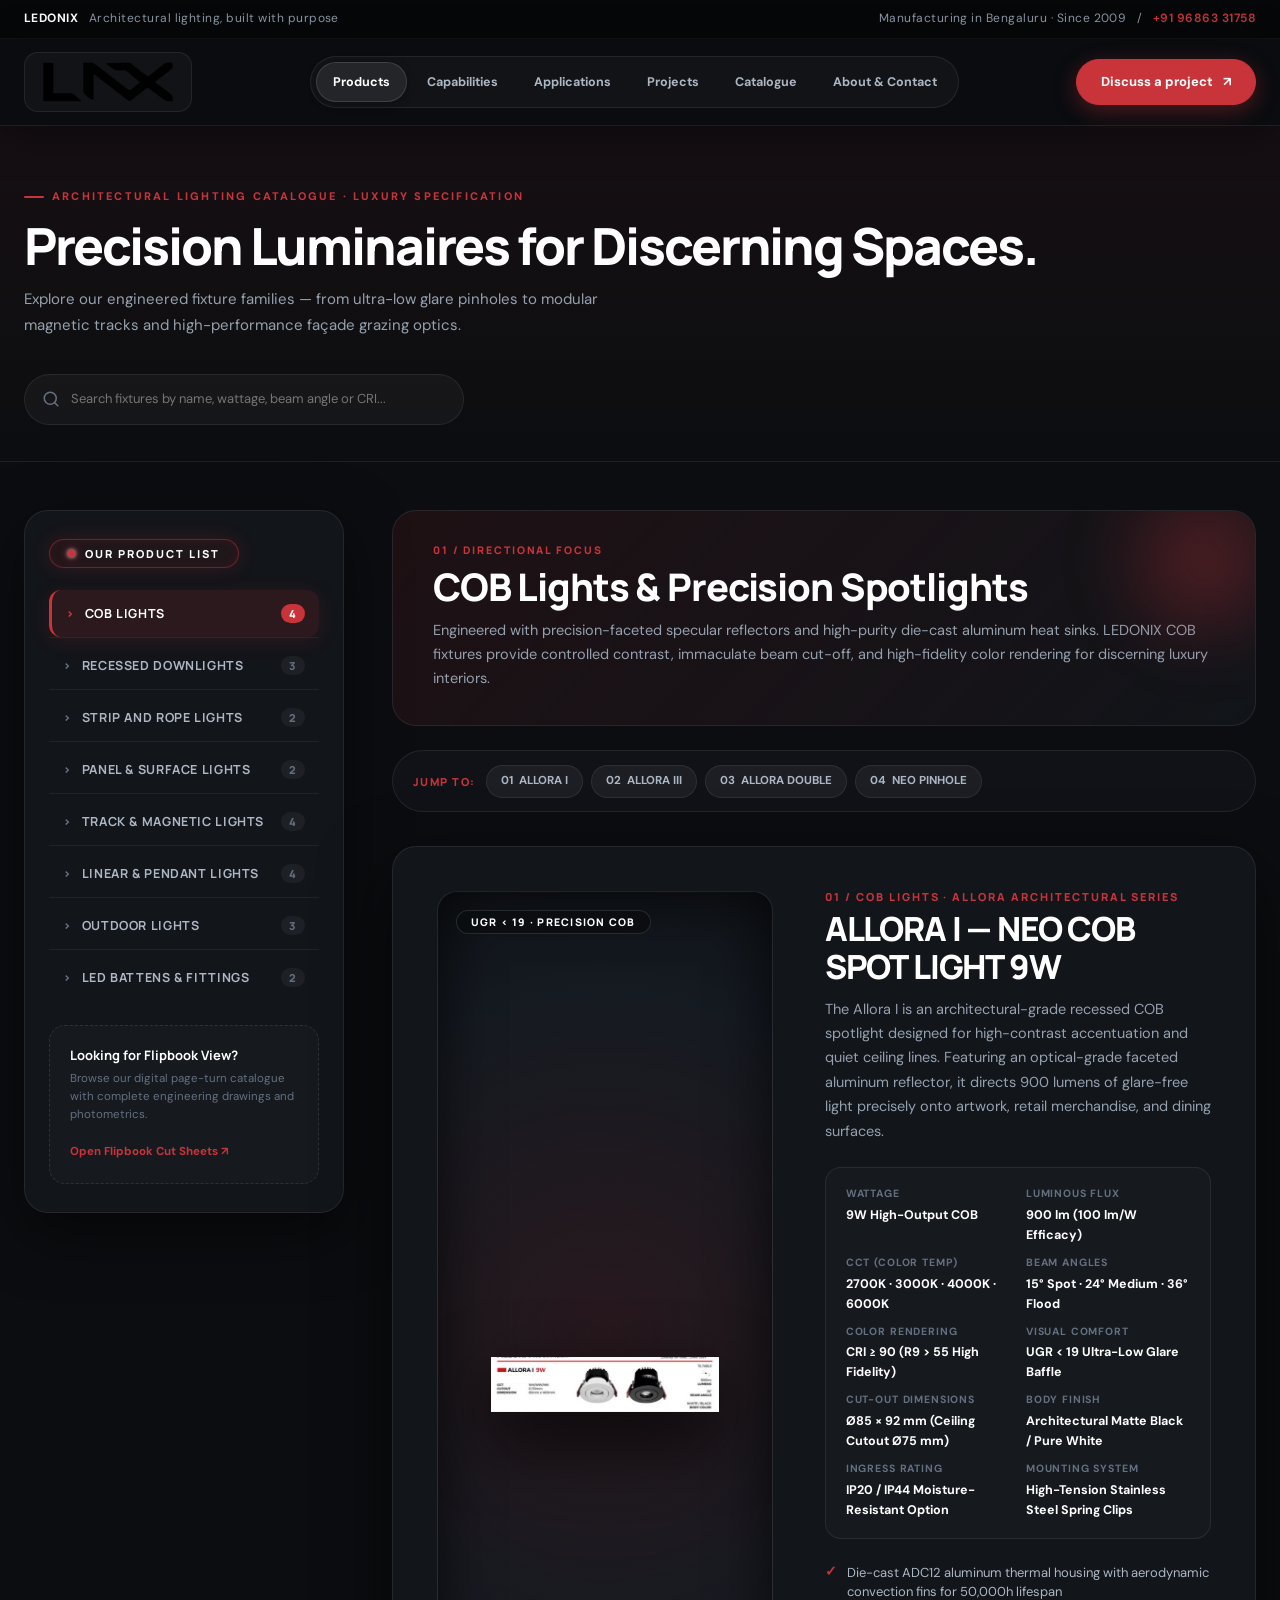
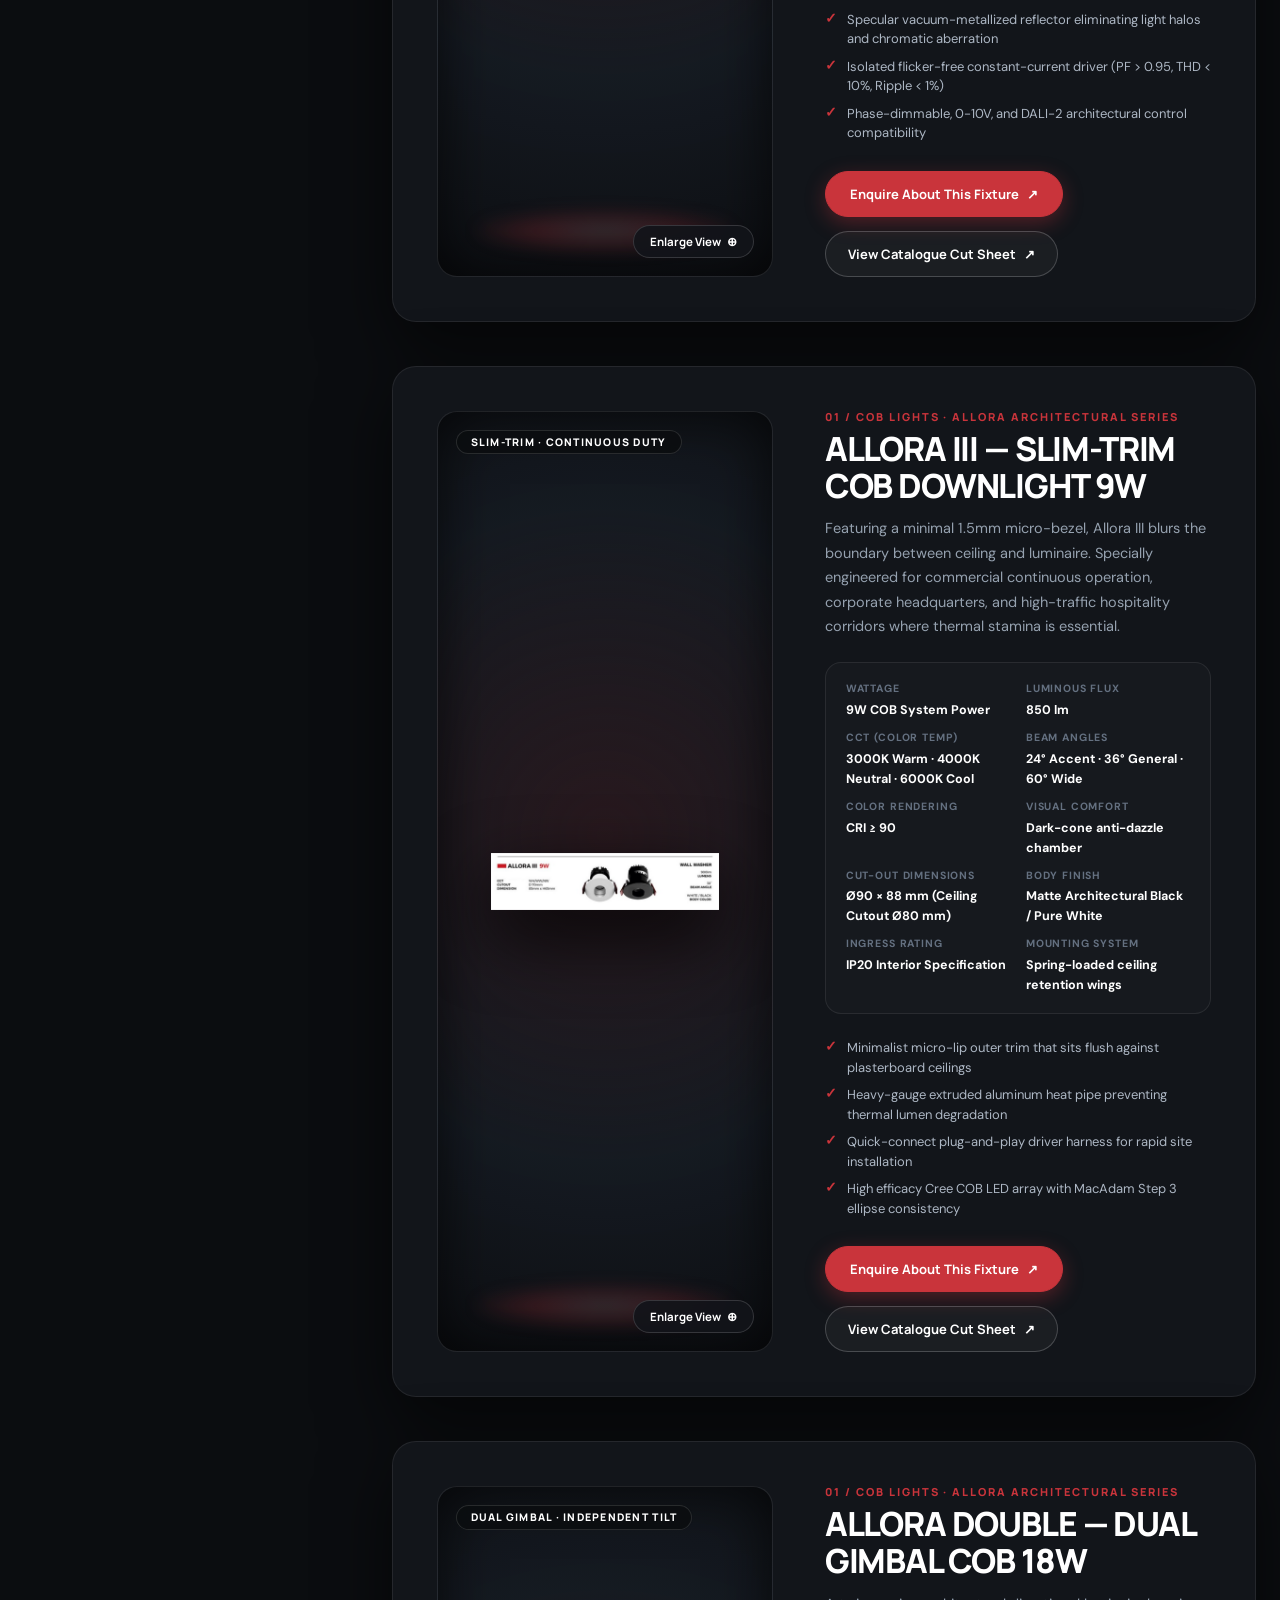
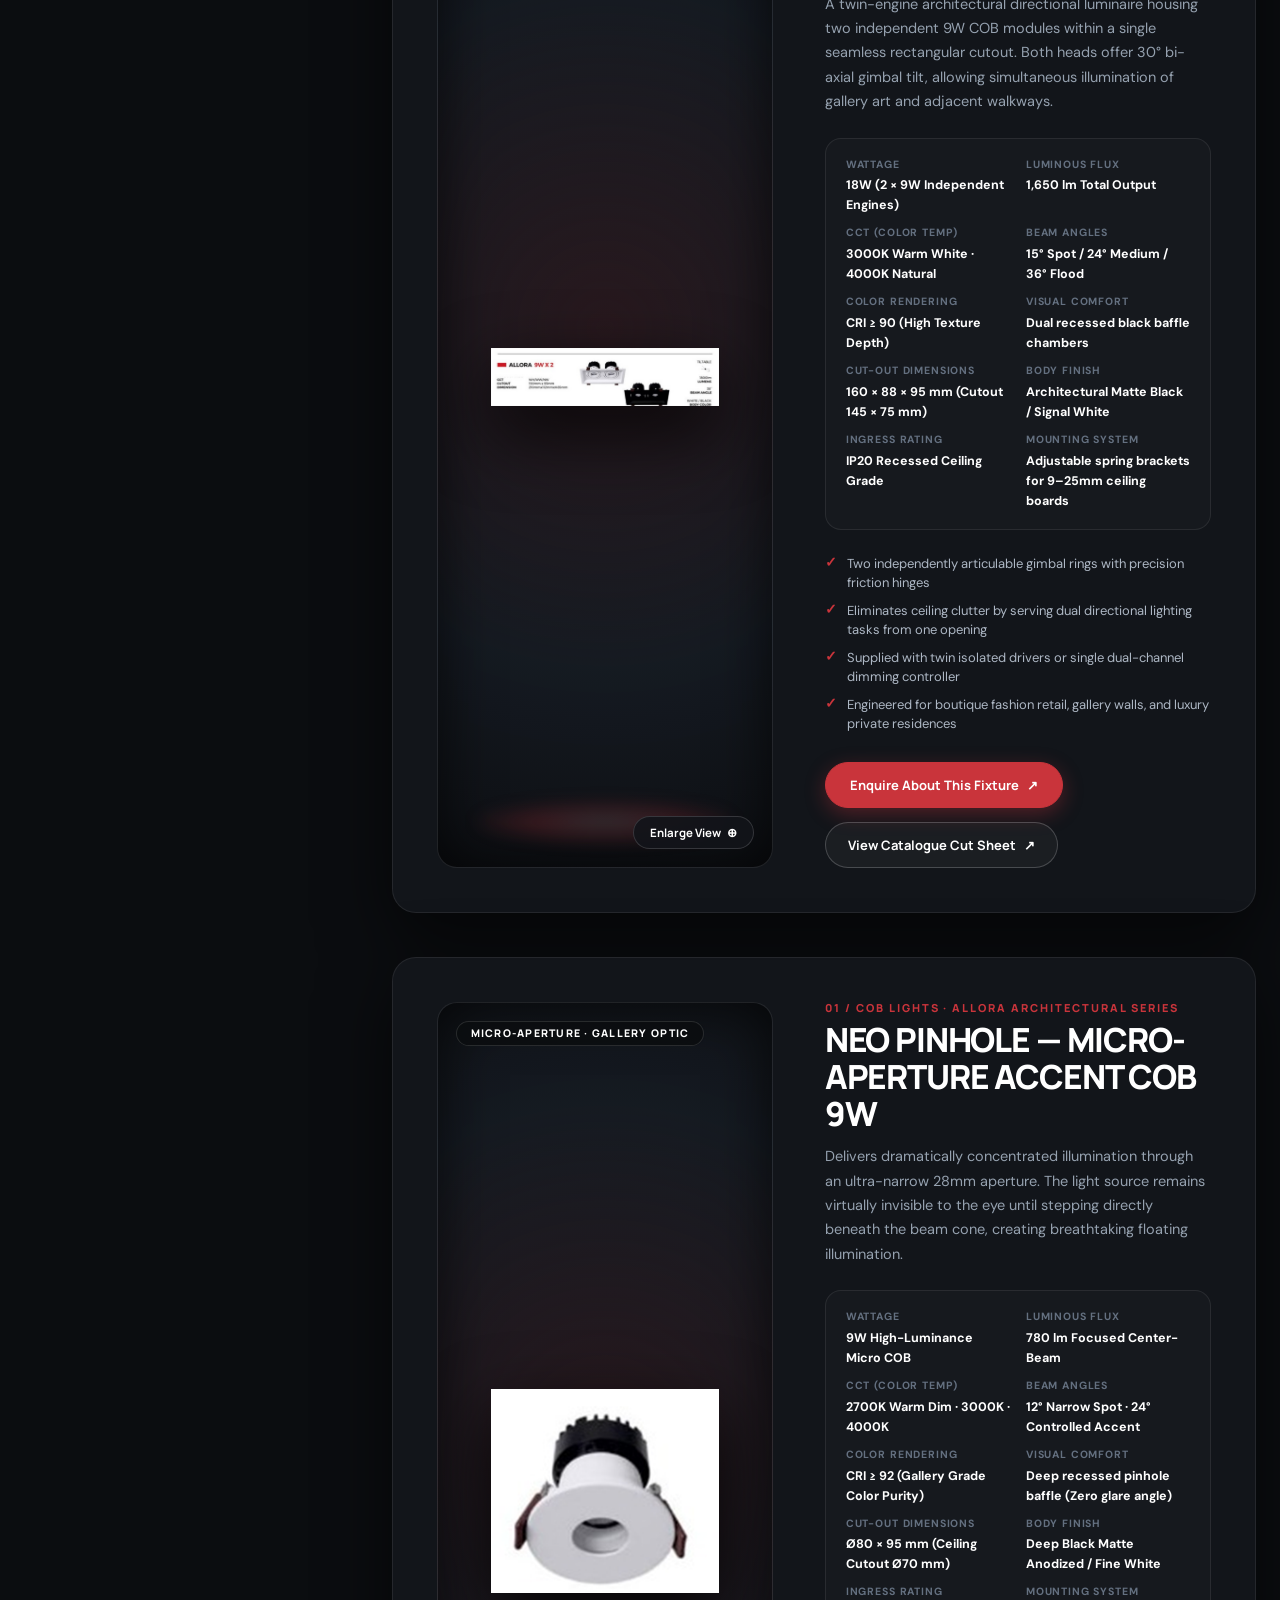
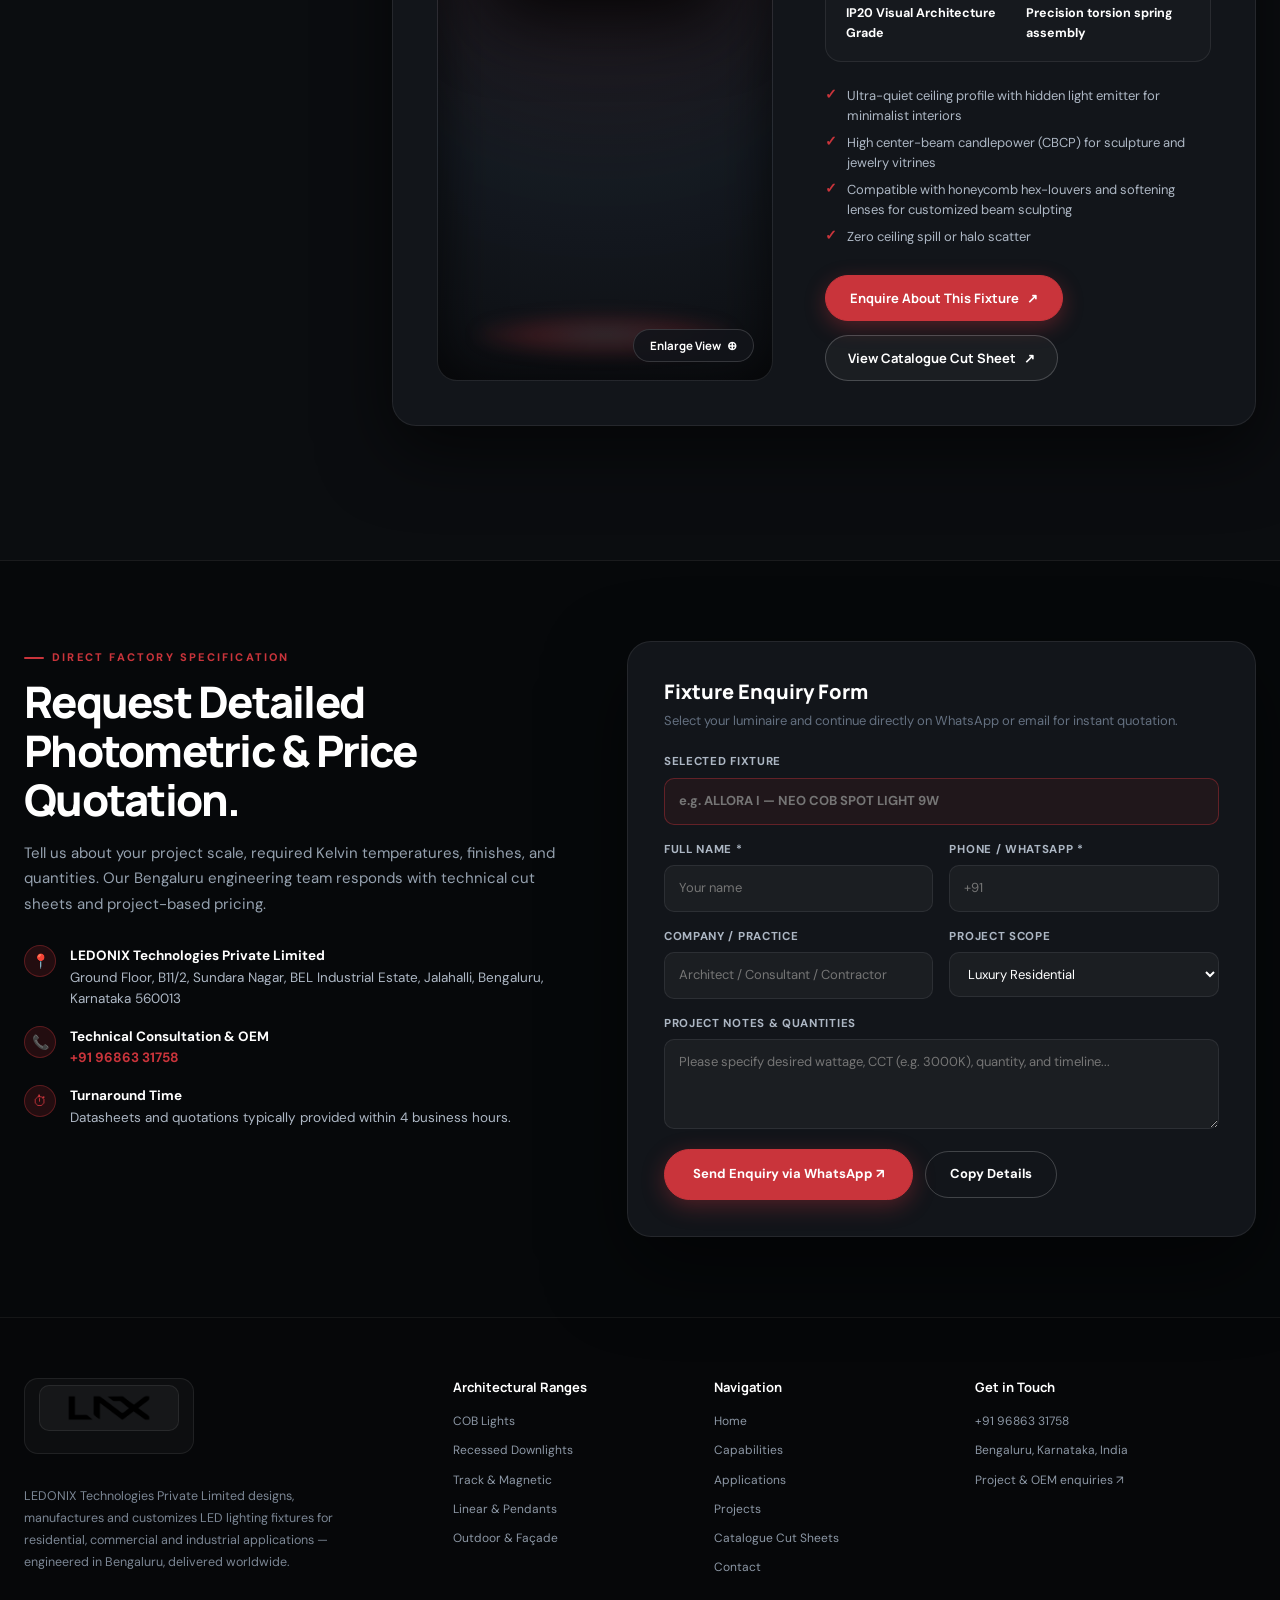
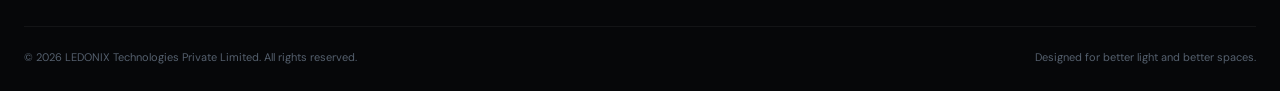
==== commit 5031b4ef: "feat: luxury architectural products showcase with category sidebar and full-width stage" ====
--- a/products.html
+++ b/products.html
@@ -3,227 +3,2436 @@
 <head>
 <meta charset="utf-8"/>
 <meta content="width=device-width, initial-scale=1" name="viewport"/>
-<title>Products | LEDONIX Architectural &amp; Commercial LED Lighting</title>
-<meta content="Explore the full LEDONIX lighting fixture lineup: Architectural & Commercial (Allora, Meraki), Outdoor & Landscape (Storm, Wall Washers), Industrial & Functional (Magnum Linear), and Decorative & Custom." name="description"/>
-<meta content="#101916" name="theme-color"/>
+<title>Product Catalogue | LEDONIX Architectural &amp; Luxury LED Lighting</title>
+<meta content="Explore the comprehensive LEDONIX architectural lighting catalogue: COB Lights, Recessed Downlights, Strip & Rope Lights, Panels, Track & Magnetic Systems, Linear Profiles, Outdoor Luminaires, and LED Battens." name="description"/>
+<meta content="#0b0d10" name="theme-color"/>
 <link rel="icon" type="image/x-icon" href="favicon.ico"/>
 <link href="https://fonts.googleapis.com" rel="preconnect"/>
 <link crossorigin="" href="https://fonts.gstatic.com" rel="preconnect"/>
 <link href="https://fonts.googleapis.com/css2?family=DM+Sans:ital,wght@0,400;0,500;0,600;0,700;1,400&family=Manrope:wght@500;600;700;800&display=swap" rel="stylesheet"/>
+
 <style>
-:root{--ink:#111111;--forest:#b5121b;--forest2:#e5232e;--lime:#ed2939;--paper:#f7f7f7;--white:#fff;--muted:#686868;--line:#e3e3e3;--dark:#090909;--max:1240px;--radius:22px;--shadow:0 24px 70px rgba(16,25,22,.12)}
-*{box-sizing:border-box}html{scroll-behavior:smooth;scroll-padding-top:90px}body{margin:0;background:var(--paper);color:var(--ink);font-family:'DM Sans',sans-serif;-webkit-font-smoothing:antialiased}a{color:inherit;text-decoration:none}img{max-width:100%;display:block}button,input,select,textarea{font:inherit}.wrap{width:min(var(--max),calc(100% - 48px));margin-inline:auto}.announcement{background:var(--dark);color:#d8d8d8;font-size:12px;letter-spacing:.04em}.announcement .wrap{min-height:36px;display:flex;justify-content:space-between;align-items:center;gap:16px}.announcement strong{color:var(--lime);font-weight:600}.nav-shell{position:sticky;top:0;z-index:20;background:rgba(255,255,255,.94);backdrop-filter:blur(18px);border-bottom:1px solid rgba(23,33,29,.08);box-shadow:0 4px 20px rgba(0,0,0,0.03)}nav{height:84px;display:flex;align-items:center;justify-content:space-between;gap:28px}.brand{display:flex;align-items:center;gap:11px}.brand-official-logo{width:150px;max-height:50px;object-fit:contain}.nav-links{display:flex;align-items:center;gap:4px;border:1px solid #ececec;border-radius:999px;background:#f8f8f8;padding:6px}.nav-links a{padding:9px 15px;border-radius:999px;font-size:12.5px;font-weight:700;color:#414141;transition:.2s ease}.nav-links a:hover,.nav-links a.active{color:var(--forest);background:#fff;box-shadow:0 2px 8px rgba(0,0,0,.045)}.nav-cta,.btn{display:inline-flex;align-items:center;justify-content:center;gap:10px;padding:12px 22px;border-radius:999px;background:var(--forest);color:white;font-size:13px;font-weight:700;border:1px solid var(--forest);transition:.2s ease;cursor:pointer}.nav-cta:hover,.btn:hover{background:var(--dark);border-color:var(--dark);transform:translateY(-2px)}.btn-outline{background:transparent;color:var(--ink);border-color:#cbd3ca}.btn-outline:hover{background:white;border-color:white}.menu-toggle{display:none;border:0;background:transparent;font-size:26px;padding:8px}.section{padding:60px 0}.section-white{background:#fff}.section-head{display:flex;justify-content:space-between;align-items:end;gap:30px;margin-bottom:32px}.section-kicker{font-size:11px;letter-spacing:.16em;text-transform:uppercase;font-weight:800;color:#e5232e;display:block;margin-bottom:6px}.section h2{font:700 clamp(32px,3.8vw,46px)/1.12 Manrope,sans-serif;letter-spacing:-.05em;margin:8px 0 0;max-width:700px}.section-intro{max-width:440px;color:var(--muted);font-size:14px;line-height:1.75;margin:0}
-.product-grid{display:grid;grid-template-columns:repeat(auto-fill, minmax(280px, 1fr));gap:20px}
-.product-card{background:#fff;border:1px solid #e9ebe4;border-radius:18px;overflow:hidden;transition:all .25s ease;display:flex;flex-direction:column;min-width:0}
-.product-card:hover{transform:translateY(-5px);box-shadow:0 18px 42px rgba(16,25,22,.09)}
-.product-img{height:210px;position:relative;overflow:hidden;background:radial-gradient(circle at center, #ffffff, #edf0eb);display:flex;align-items:center;justify-content:center;padding:16px}
-.product-img img{max-height:100%;max-width:100%;width:auto;height:auto;object-fit:contain;transition:transform .45s ease}
-.product-card:hover .product-img img{transform:scale(1.06)}
-.product-num{position:absolute;top:13px;left:13px;background:rgba(255,255,255,.92);border-radius:999px;padding:5px 10px;font-size:9.5px;font-weight:800;letter-spacing:.06em;border-left:3px solid var(--lime);color:#111}
-.product-power-tag{position:absolute;top:13px;right:13px;background:var(--lime);color:#fff;border-radius:999px;padding:4px 10px;font-size:9.5px;font-weight:800;letter-spacing:.03em}
-.product-info{padding:20px;display:flex;flex-direction:column;flex:1}
-.product-series{font-size:9.5px;text-transform:uppercase;letter-spacing:.14em;color:var(--forest);font-weight:800;margin-bottom:6px}
-.product-info h3{font:700 17px Manrope,sans-serif;margin:0 0 8px;letter-spacing:-.03em;color:#111}
-.product-info p{font-size:12px;color:var(--muted);line-height:1.65;margin:0 0 14px;flex:1}
-.spec-chip-box{display:grid;grid-template-columns:1fr 1fr;gap:6px;background:#f9faf9;border:1px solid #edf0ec;border-radius:10px;padding:8px 10px;margin-bottom:14px;font-size:11px}
-.spec-chip-box small{display:block;font-size:9px;color:#888;text-transform:uppercase;letter-spacing:.04em}
-.spec-chip-box strong{color:#111;font-weight:700}
-.product-actions{display:flex;justify-content:space-between;align-items:center;gap:8px;margin-top:auto;padding-top:10px;border-top:1px solid #f0f2ef}
-.btn-specs{background:transparent;border:1px solid #ccd0ca;border-radius:8px;padding:7px 12px;font-size:11.5px;font-weight:700;color:#222;cursor:pointer;transition:.2s}
-.btn-specs:hover{background:#f2f4f2;border-color:#111}
-.btn-wa{background:#25d366;color:#fff;border-radius:8px;padding:7px 13px;font-size:11.5px;font-weight:700;display:inline-flex;align-items:center;gap:5px;text-decoration:none;transition:.2s}
-.btn-wa:hover{background:#1da851}
-.footer{background:#0b120f;color:#aab5ad;padding:52px 0 22px}.footer-grid{display:grid;grid-template-columns:1.4fr .7fr .7fr 1fr;gap:38px;padding-bottom:40px}.footer .brand-official-logo{background:#fff;border-radius:5px;padding:5px;width:150px}.footer-about p{font-size:12px;line-height:1.8;max-width:300px;color:#8f9c93}.footer h4{font:700 12px Manrope,sans-serif;color:#fff;margin:4px 0 18px}.footer-links{display:grid;gap:12px}.footer-links a{font-size:12px;color:#aab5ad}.footer-links a:hover{color:var(--lime)}.footer-bottom{border-top:1px solid #27312b;padding-top:20px;display:flex;justify-content:space-between;gap:20px;font-size:10px;color:#7d8981}
-@media(max-width:900px){.footer-grid{grid-template-columns:1fr 1fr}}
-@media(max-width:760px){.menu-toggle{display:block}.nav-cta{display:none}.nav-links{display:none;position:absolute;top:84px;left:16px;right:16px;background:#fff;border:1px solid var(--line);border-radius:16px;padding:16px;flex-direction:column;box-shadow:0 20px 50px rgba(0,0,0,0.1)}.nav-links.open{display:flex}.nav-links a{width:100%;text-align:left;padding:12px 14px}.section-head{display:block}.section-intro{margin-top:12px}}
+/* ========================================================
+   LEDONIX LUXURY ARCHITECTURAL LIGHTING SHOWCASE STYLES
+   Theme: Deep Architectural Dark (#0b0d10 / #12151a)
+   Accents: LEDONIX Brand Red (#c9343b / #ed2939)
+======================================================== */
+:root {
+  --bg-main: #0b0d10;
+  --bg-card: #12151a;
+  --bg-card-alt: #161a22;
+  --bg-stage: radial-gradient(circle at 50% 45%, rgba(201, 52, 59, 0.12) 0%, rgba(22, 27, 34, 0.95) 60%, #0d0f13 100%);
+  --ink: #ffffff;
+  --ink-muted: #95a1af;
+  --ink-dim: #647080;
+  --brand-red: #c9343b;
+  --brand-red-glow: rgba(201, 52, 59, 0.35);
+  --brand-red-subtle: rgba(201, 52, 59, 0.08);
+  --line-glass: rgba(255, 255, 255, 0.08);
+  --line-glass-active: rgba(201, 52, 59, 0.5);
+  --line-divider: rgba(255, 255, 255, 0.06);
+  --max-width: 1540px;
+  --radius-lg: 24px;
+  --radius-md: 16px;
+  --radius-sm: 10px;
+  --shadow-stage: 0 30px 80px rgba(0, 0, 0, 0.65);
+  --shadow-glow: 0 0 25px rgba(201, 52, 59, 0.25);
+}
+
+*, *::before, *::after {
+  box-sizing: border-box;
+}
+
+html {
+  scroll-behavior: smooth;
+  scroll-padding-top: 100px;
+}
+
+body {
+  margin: 0;
+  background-color: var(--bg-main);
+  color: var(--ink);
+  font-family: 'DM Sans', sans-serif;
+  -webkit-font-smoothing: antialiased;
+  line-height: 1.6;
+  overflow-x: hidden;
+}
+
+a {
+  color: inherit;
+  text-decoration: none;
+}
+
+img {
+  max-width: 100%;
+  display: block;
+}
+
+button, input, select, textarea {
+  font: inherit;
+}
+
+.wrap {
+  width: min(var(--max-width), calc(100% - 48px));
+  margin-inline: auto;
+}
+
+/* Top Announcement */
+.announcement {
+  background: #060709;
+  color: #8c97a5;
+  font-size: 12px;
+  letter-spacing: 0.04em;
+  border-bottom: 1px solid rgba(255, 255, 255, 0.05);
+}
+.announcement .wrap {
+  min-height: 38px;
+  display: flex;
+  justify-content: space-between;
+  align-items: center;
+  gap: 16px;
+}
+.announcement strong {
+  color: #fff;
+  font-weight: 700;
+}
+.announcement a {
+  color: var(--brand-red);
+  font-weight: 600;
+}
+
+/* Navigation Bar */
+.nav-shell {
+  position: sticky;
+  top: 0;
+  z-index: 90;
+  background: rgba(11, 13, 16, 0.94);
+  backdrop-filter: blur(20px);
+  -webkit-backdrop-filter: blur(20px);
+  border-bottom: 1px solid var(--line-glass);
+  box-shadow: 0 10px 40px rgba(0, 0, 0, 0.4);
+}
+nav {
+  height: 86px;
+  display: flex;
+  align-items: center;
+  justify-content: space-between;
+  gap: 28px;
+}
+.brand {
+  display: flex;
+  align-items: center;
+  gap: 12px;
+  padding: 6px 14px;
+  background: rgba(255, 255, 255, 0.03);
+  border: 1px solid var(--line-glass);
+  border-radius: 14px;
+  transition: all 0.25s ease;
+}
+.brand:hover {
+  border-color: rgba(201, 52, 59, 0.4);
+  background: rgba(201, 52, 59, 0.05);
+}
+.brand-official-logo {
+  width: 138px;
+  max-height: 46px;
+  object-fit: contain;
+}
+.nav-links {
+  display: flex;
+  align-items: center;
+  gap: 4px;
+  border: 1px solid var(--line-glass);
+  border-radius: 999px;
+  background: rgba(255, 255, 255, 0.03);
+  padding: 5px;
+}
+.nav-links a {
+  padding: 9px 16px;
+  border-radius: 999px;
+  font-size: 12.5px;
+  font-weight: 700;
+  color: #adb7c4;
+  transition: all 0.2s ease;
+}
+.nav-links a:hover,
+.nav-links a.active {
+  color: #fff;
+  background: rgba(255, 255, 255, 0.08);
+  box-shadow: 0 2px 10px rgba(0, 0, 0, 0.25);
+}
+.nav-links a.active {
+  border: 1px solid rgba(255, 255, 255, 0.12);
+  color: #ffffff;
+}
+.nav-cta, .btn {
+  display: inline-flex;
+  align-items: center;
+  justify-content: center;
+  gap: 10px;
+  padding: 12px 24px;
+  border-radius: 999px;
+  background: var(--brand-red);
+  color: #fff;
+  font-size: 13px;
+  font-weight: 700;
+  border: 1px solid var(--brand-red);
+  box-shadow: 0 6px 22px var(--brand-red-glow);
+  transition: all 0.25s ease;
+  cursor: pointer;
+}
+.nav-cta:hover, .btn:hover {
+  background: #e5232e;
+  border-color: #e5232e;
+  transform: translateY(-2px);
+  box-shadow: 0 10px 30px rgba(229, 35, 46, 0.45);
+}
+.btn-outline {
+  background: transparent;
+  color: #fff;
+  border: 1px solid rgba(255, 255, 255, 0.2);
+  box-shadow: none;
+}
+.btn-outline:hover {
+  background: rgba(255, 255, 255, 0.08);
+  border-color: #fff;
+  box-shadow: 0 6px 20px rgba(0,0,0,0.3);
+}
+.menu-toggle {
+  display: none;
+  border: 1px solid var(--line-glass);
+  background: rgba(255, 255, 255, 0.05);
+  color: #fff;
+  font-size: 22px;
+  padding: 8px 12px;
+  border-radius: 10px;
+  cursor: pointer;
+}
+
+/* Catalogue Page Header Section */
+.catalogue-header {
+  padding: 54px 0 36px;
+  border-bottom: 1px solid var(--line-divider);
+  background: linear-gradient(180deg, rgba(201, 52, 59, 0.06) 0%, transparent 100%);
+}
+.catalogue-header-row {
+  display: flex;
+  justify-content: space-between;
+  align-items: flex-end;
+  gap: 36px;
+  flex-wrap: wrap;
+}
+.header-kicker {
+  display: inline-flex;
+  align-items: center;
+  gap: 8px;
+  font-size: 11px;
+  letter-spacing: 0.2em;
+  text-transform: uppercase;
+  font-weight: 800;
+  color: var(--brand-red);
+  margin-bottom: 12px;
+}
+.header-kicker::before {
+  content: '';
+  width: 20px;
+  height: 2px;
+  background: var(--brand-red);
+  border-radius: 2px;
+}
+.catalogue-header h1 {
+  font: 800 clamp(34px, 4vw, 52px)/1.08 'Manrope', sans-serif;
+  letter-spacing: -0.04em;
+  color: #ffffff;
+  margin: 0 0 14px;
+}
+.catalogue-header p {
+  color: var(--ink-muted);
+  font-size: 15px;
+  line-height: 1.7;
+  max-width: 600px;
+  margin: 0;
+}
+.header-search-wrap {
+  position: relative;
+  min-width: 320px;
+  max-width: 440px;
+  flex: 1;
+}
+.header-search-wrap input {
+  width: 100%;
+  background: rgba(255, 255, 255, 0.04);
+  border: 1px solid var(--line-glass);
+  border-radius: 999px;
+  padding: 14px 22px 14px 46px;
+  color: #fff;
+  font-size: 13px;
+  outline: none;
+  transition: all 0.25s ease;
+}
+.header-search-wrap input:focus {
+  border-color: var(--brand-red);
+  background: rgba(255, 255, 255, 0.08);
+  box-shadow: 0 0 20px var(--brand-red-glow);
+}
+.header-search-wrap svg {
+  position: absolute;
+  left: 18px;
+  top: 50%;
+  transform: translateY(-50%);
+  width: 18px;
+  height: 18px;
+  stroke: var(--ink-dim);
+  pointer-events: none;
+}
+
+/* ========================================================
+   MAIN SHOWCASE LAYOUT (Sidebar + Full Screen Content)
+======================================================== */
+.showcase-layout {
+  display: flex;
+  gap: 48px;
+  padding: 48px 0 90px;
+  align-items: flex-start;
+}
+
+/* Category Sidebar ("Our Product List") */
+.showcase-sidebar {
+  flex: 0 0 320px;
+  position: sticky;
+  top: 110px;
+  background: var(--bg-card);
+  border: 1px solid var(--line-glass);
+  border-radius: var(--radius-lg);
+  padding: 28px 24px;
+  box-shadow: 0 20px 60px rgba(0, 0, 0, 0.5);
+}
+
+/* Illuminated Pill Badge */
+.sidebar-badge {
+  display: inline-flex;
+  align-items: center;
+  gap: 10px;
+  padding: 8px 18px;
+  border-radius: 999px;
+  background: var(--brand-red-subtle);
+  border: 1px solid rgba(201, 52, 59, 0.45);
+  box-shadow: 0 0 20px rgba(201, 52, 59, 0.2), inset 0 0 10px rgba(201, 52, 59, 0.1);
+  font: 800 11px/1 'Manrope', sans-serif;
+  letter-spacing: 0.18em;
+  text-transform: uppercase;
+  color: #ffffff;
+  margin-bottom: 22px;
+}
+.pulse-dot {
+  width: 7px;
+  height: 7px;
+  border-radius: 50%;
+  background: var(--brand-red);
+  box-shadow: 0 0 10px var(--brand-red), 0 0 4px #fff;
+  animation: pulseGlow 2.2s infinite ease-in-out;
+}
+@keyframes pulseGlow {
+  0%, 100% { transform: scale(1); opacity: 1; }
+  50% { transform: scale(1.35); opacity: 0.65; }
+}
+
+/* Category List Items */
+.category-nav-list {
+  display: flex;
+  flex-direction: column;
+  gap: 4px;
+  margin: 0;
+  padding: 0;
+  list-style: none;
+}
+.category-nav-item {
+  border-bottom: 1px solid var(--line-divider);
+}
+.category-nav-item:last-child {
+  border-bottom: none;
+}
+.category-nav-link {
+  display: flex;
+  align-items: center;
+  justify-content: space-between;
+  padding: 14px 14px;
+  border-radius: 12px;
+  color: #adb7c4;
+  font: 700 12.5px 'Manrope', sans-serif;
+  letter-spacing: 0.05em;
+  text-transform: uppercase;
+  transition: all 0.22s ease;
+  cursor: pointer;
+  position: relative;
+}
+.category-nav-link .link-prefix {
+  margin-right: 10px;
+  color: var(--ink-dim);
+  transition: all 0.22s ease;
+  font-weight: 800;
+}
+.category-nav-link .link-label {
+  flex: 1;
+}
+.category-nav-link .link-count {
+  font-size: 11px;
+  font-weight: 800;
+  color: var(--ink-dim);
+  background: rgba(255, 255, 255, 0.05);
+  padding: 2px 8px;
+  border-radius: 999px;
+  transition: all 0.2s ease;
+}
+
+/* Hover & Active States */
+.category-nav-link:hover {
+  color: #ffffff;
+  background: rgba(255, 255, 255, 0.04);
+  transform: translateX(3px);
+}
+.category-nav-link:hover .link-prefix {
+  color: var(--brand-red);
+  transform: translateX(2px);
+}
+
+.category-nav-item.is-active .category-nav-link {
+  color: #ffffff;
+  background: rgba(201, 52, 59, 0.14);
+  border-left: 3px solid var(--brand-red);
+  box-shadow: 0 4px 20px rgba(201, 52, 59, 0.15);
+}
+.category-nav-item.is-active .link-prefix {
+  color: var(--brand-red);
+  font-weight: 900;
+}
+.category-nav-item.is-active .link-count {
+  background: var(--brand-red);
+  color: #ffffff;
+}
+
+/* Sidebar Help Box */
+.sidebar-help-card {
+  margin-top: 24px;
+  padding: 20px;
+  border-radius: var(--radius-md);
+  background: rgba(255, 255, 255, 0.02);
+  border: 1px dashed rgba(255, 255, 255, 0.1);
+}
+.sidebar-help-card h4 {
+  font: 700 13px 'Manrope', sans-serif;
+  color: #fff;
+  margin: 0 0 6px;
+}
+.sidebar-help-card p {
+  font-size: 11.5px;
+  color: var(--ink-dim);
+  margin: 0 0 14px;
+  line-height: 1.55;
+}
+.sidebar-help-card a {
+  display: inline-flex;
+  align-items: center;
+  gap: 6px;
+  font-size: 11.5px;
+  font-weight: 700;
+  color: var(--brand-red);
+}
+.sidebar-help-card a:hover {
+  text-decoration: underline;
+}
+
+/* ========================================================
+   CONTENT AREA & FULL SCREEN PRODUCT PRESENTATION
+======================================================== */
+.showcase-content {
+  flex: 1;
+  min-width: 0;
+}
+
+/* Category Header Banner */
+.category-banner {
+  background: linear-gradient(135deg, rgba(201, 52, 59, 0.1) 0%, rgba(18, 21, 26, 0.95) 100%);
+  border: 1px solid var(--line-glass);
+  border-radius: var(--radius-lg);
+  padding: 34px 40px;
+  margin-bottom: 24px;
+  position: relative;
+  overflow: hidden;
+}
+.category-banner::after {
+  content: '';
+  position: absolute;
+  top: -60px;
+  right: -60px;
+  width: 220px;
+  height: 220px;
+  background: radial-gradient(circle, var(--brand-red-glow) 0%, transparent 70%);
+  filter: blur(25px);
+  pointer-events: none;
+}
+.banner-badge {
+  font: 800 10.5px/1 'Manrope', sans-serif;
+  letter-spacing: 0.18em;
+  text-transform: uppercase;
+  color: var(--brand-red);
+  margin-bottom: 10px;
+}
+.category-banner h2 {
+  font: 800 clamp(26px, 3vw, 38px)/1.15 'Manrope', sans-serif;
+  letter-spacing: -0.03em;
+  color: #fff;
+  margin: 0 0 10px;
+}
+.category-banner p {
+  font-size: 14.5px;
+  color: var(--ink-muted);
+  line-height: 1.65;
+  max-width: 780px;
+  margin: 0;
+}
+
+/* Top Quick-Jump Pill Bar (Jump to any fixture within category) */
+.quick-jump-bar {
+  display: flex;
+  align-items: center;
+  gap: 10px;
+  padding: 14px 20px;
+  background: rgba(18, 21, 26, 0.85);
+  backdrop-filter: blur(12px);
+  border: 1px solid var(--line-glass);
+  border-radius: 999px;
+  margin-bottom: 34px;
+  overflow-x: auto;
+  scrollbar-width: thin;
+}
+.quick-jump-label {
+  font: 800 11px/1 'Manrope', sans-serif;
+  letter-spacing: 0.14em;
+  text-transform: uppercase;
+  color: var(--brand-red);
+  white-space: nowrap;
+}
+.quick-jump-pills {
+  display: flex;
+  align-items: center;
+  gap: 8px;
+  flex-wrap: nowrap;
+}
+.quick-jump-pill {
+  display: inline-flex;
+  align-items: center;
+  gap: 6px;
+  padding: 6px 14px;
+  border-radius: 999px;
+  background: rgba(255, 255, 255, 0.05);
+  border: 1px solid var(--line-glass);
+  color: #adb7c4;
+  font-size: 11.5px;
+  font-weight: 700;
+  white-space: nowrap;
+  transition: all 0.2s ease;
+  cursor: pointer;
+}
+.quick-jump-pill:hover {
+  background: #ffffff;
+  color: #0b0d10;
+  border-color: #ffffff;
+  transform: translateY(-1px);
+}
+
+/* Full Screen-Width Product Showcase (1 Product per Section) */
+.product-showcase-section {
+  background: var(--bg-card);
+  border: 1px solid var(--line-glass);
+  border-radius: var(--radius-lg);
+  padding: 44px;
+  margin-bottom: 44px;
+  box-shadow: 0 25px 70px rgba(0, 0, 0, 0.6);
+  display: grid;
+  grid-template-columns: 1fr 1.15fr;
+  gap: 52px;
+  align-items: center;
+  position: relative;
+  transition: border-color 0.3s ease, box-shadow 0.3s ease;
+}
+.product-showcase-section:hover {
+  border-color: rgba(201, 52, 59, 0.3);
+  box-shadow: 0 35px 90px rgba(0, 0, 0, 0.75), 0 0 30px rgba(201, 52, 59, 0.08);
+}
+
+/* Visual Stage */
+.visual-stage {
+  position: relative;
+  background: var(--bg-stage);
+  border: 1px solid rgba(255, 255, 255, 0.08);
+  border-radius: 20px;
+  min-height: 480px;
+  height: 100%;
+  display: flex;
+  align-items: center;
+  justify-content: center;
+  padding: 40px;
+  overflow: hidden;
+  box-shadow: inset 0 0 60px rgba(0, 0, 0, 0.7);
+}
+
+/* Pedestal Depth Oval Reflection */
+.pedestal-floor {
+  position: absolute;
+  bottom: 24px;
+  left: 50%;
+  transform: translateX(-50%);
+  width: 78%;
+  height: 42px;
+  border-radius: 50%;
+  background: radial-gradient(ellipse at center, rgba(255, 255, 255, 0.12) 0%, rgba(201, 52, 59, 0.22) 40%, transparent 80%);
+  filter: blur(8px);
+  pointer-events: none;
+}
+
+/* Product Image on Stage */
+.stage-img {
+  max-height: 340px;
+  max-width: 90%;
+  width: auto;
+  height: auto;
+  object-fit: contain;
+  filter: drop-shadow(0 25px 35px rgba(0, 0, 0, 0.85));
+  transition: transform 0.45s cubic-bezier(0.2, 0.8, 0.2, 1);
+  position: relative;
+  z-index: 2;
+}
+.visual-stage:hover .stage-img {
+  transform: scale(1.06) translateY(-4px);
+}
+
+/* Model / Series Badge */
+.stage-badge {
+  position: absolute;
+  top: 18px;
+  left: 18px;
+  z-index: 3;
+  background: rgba(11, 13, 16, 0.85);
+  backdrop-filter: blur(10px);
+  border: 1px solid rgba(255, 255, 255, 0.12);
+  border-radius: 999px;
+  padding: 6px 14px;
+  font: 800 10.5px/1 'Manrope', sans-serif;
+  letter-spacing: 0.12em;
+  text-transform: uppercase;
+  color: #ffffff;
+}
+
+/* Enlarge View Lightbox Button */
+.btn-enlarge {
+  position: absolute;
+  bottom: 18px;
+  right: 18px;
+  z-index: 3;
+  background: rgba(18, 21, 26, 0.9);
+  backdrop-filter: blur(12px);
+  border: 1px solid rgba(255, 255, 255, 0.15);
+  color: #ffffff;
+  border-radius: 999px;
+  padding: 8px 16px;
+  font: 700 11.5px 'Manrope', sans-serif;
+  cursor: pointer;
+  display: inline-flex;
+  align-items: center;
+  gap: 6px;
+  transition: all 0.2s ease;
+}
+.btn-enlarge:hover {
+  background: var(--brand-red);
+  border-color: var(--brand-red);
+  transform: scale(1.04);
+  box-shadow: 0 4px 16px var(--brand-red-glow);
+}
+
+/* Information Pane */
+.info-pane {
+  display: flex;
+  flex-direction: column;
+}
+.info-category-tag {
+  font: 800 11px/1 'Manrope', sans-serif;
+  letter-spacing: 0.18em;
+  text-transform: uppercase;
+  color: var(--brand-red);
+  margin-bottom: 8px;
+}
+.info-title {
+  font: 800 clamp(26px, 2.6vw, 36px)/1.12 'Manrope', sans-serif;
+  letter-spacing: -0.035em;
+  color: #ffffff;
+  margin: 0 0 12px;
+}
+.info-desc {
+  font-size: 14.5px;
+  color: var(--ink-muted);
+  line-height: 1.68;
+  margin: 0 0 24px;
+}
+
+/* 2-Column Key Specifications Grid */
+.specs-grid {
+  display: grid;
+  grid-template-columns: 1fr 1fr;
+  gap: 10px 16px;
+  background: rgba(255, 255, 255, 0.02);
+  border: 1px solid var(--line-glass);
+  border-radius: var(--radius-md);
+  padding: 18px 20px;
+  margin-bottom: 24px;
+}
+.spec-item {
+  display: flex;
+  flex-direction: column;
+}
+.spec-key {
+  font-size: 10.5px;
+  font-weight: 700;
+  letter-spacing: 0.08em;
+  text-transform: uppercase;
+  color: var(--ink-dim);
+  margin-bottom: 2px;
+}
+.spec-val {
+  font-size: 12.5px;
+  font-weight: 700;
+  color: #ffffff;
+}
+
+/* Bulleted Optical / Engineering Highlights */
+.highlights-list {
+  margin: 0 0 28px;
+  padding: 0;
+  list-style: none;
+  display: flex;
+  flex-direction: column;
+  gap: 8px;
+}
+.highlights-list li {
+  display: flex;
+  align-items: flex-start;
+  gap: 10px;
+  font-size: 13px;
+  color: #adb7c4;
+  line-height: 1.5;
+}
+.highlights-list li::before {
+  content: '✓';
+  color: var(--brand-red);
+  font-weight: 900;
+  font-size: 14px;
+  line-height: 1.2;
+}
+
+/* Action Buttons Row */
+.action-buttons-row {
+  display: flex;
+  align-items: center;
+  gap: 14px;
+  flex-wrap: wrap;
+}
+.btn-enquire-fixture {
+  background: var(--brand-red);
+  color: #fff;
+  border: 1px solid var(--brand-red);
+  padding: 13px 24px;
+  border-radius: 999px;
+  font: 700 13px 'Manrope', sans-serif;
+  cursor: pointer;
+  display: inline-flex;
+  align-items: center;
+  gap: 8px;
+  box-shadow: 0 6px 20px var(--brand-red-glow);
+  transition: all 0.25s ease;
+}
+.btn-enquire-fixture:hover {
+  background: #e5232e;
+  border-color: #e5232e;
+  transform: translateY(-2px);
+  box-shadow: 0 10px 28px rgba(229, 35, 46, 0.4);
+}
+.btn-catalogue-cutsheet {
+  background: rgba(255, 255, 255, 0.04);
+  color: #ffffff;
+  border: 1px solid rgba(255, 255, 255, 0.2);
+  padding: 13px 22px;
+  border-radius: 999px;
+  font: 700 13px 'Manrope', sans-serif;
+  display: inline-flex;
+  align-items: center;
+  gap: 8px;
+  transition: all 0.25s ease;
+}
+.btn-catalogue-cutsheet:hover {
+  background: rgba(255, 255, 255, 0.1);
+  border-color: #ffffff;
+  transform: translateY(-2px);
+}
+
+/* Empty / No Results Box */
+.no-results-box {
+  display: none;
+  text-align: center;
+  padding: 60px 20px;
+  background: var(--bg-card);
+  border: 1px dashed rgba(255, 255, 255, 0.15);
+  border-radius: var(--radius-lg);
+  margin-top: 20px;
+}
+.no-results-box h3 {
+  font: 800 24px 'Manrope', sans-serif;
+  margin: 0 0 10px;
+  color: #fff;
+}
+.no-results-box p {
+  color: var(--ink-muted);
+  font-size: 14px;
+  margin: 0 0 20px;
+}
+
+/* ========================================================
+   BOTTOM ENQUIRY / SPECIFICATION FORM
+======================================================== */
+.enquiry-section {
+  background: #06080a;
+  border-top: 1px solid var(--line-glass);
+  padding: 80px 0;
+}
+.enquiry-grid {
+  display: grid;
+  grid-template-columns: 1fr 1.15fr;
+  gap: 56px;
+  align-items: start;
+}
+.enquiry-copy h2 {
+  font: 800 clamp(32px, 3.4vw, 46px)/1.12 'Manrope', sans-serif;
+  letter-spacing: -0.04em;
+  color: #fff;
+  margin: 0 0 16px;
+}
+.enquiry-copy p {
+  color: var(--ink-muted);
+  font-size: 15px;
+  line-height: 1.7;
+  margin: 0 0 28px;
+}
+.contact-meta-list {
+  display: flex;
+  flex-direction: column;
+  gap: 16px;
+}
+.contact-meta-item {
+  display: flex;
+  align-items: flex-start;
+  gap: 14px;
+  color: #adb7c4;
+  font-size: 13.5px;
+}
+.contact-meta-icon {
+  width: 32px;
+  height: 32px;
+  border-radius: 50%;
+  background: rgba(201, 52, 59, 0.15);
+  border: 1px solid rgba(201, 52, 59, 0.35);
+  color: var(--brand-red);
+  display: grid;
+  place-items: center;
+  font-size: 14px;
+  flex-shrink: 0;
+}
+
+.enquiry-form-card {
+  background: var(--bg-card);
+  border: 1px solid var(--line-glass);
+  border-radius: var(--radius-lg);
+  padding: 36px;
+  box-shadow: 0 30px 80px rgba(0, 0, 0, 0.5);
+}
+.enquiry-form-card h3 {
+  font: 800 20px 'Manrope', sans-serif;
+  margin: 0 0 6px;
+  color: #fff;
+}
+.enquiry-form-card p {
+  color: var(--ink-dim);
+  font-size: 13px;
+  margin: 0 0 22px;
+}
+.form-grid {
+  display: grid;
+  grid-template-columns: 1fr 1fr;
+  gap: 16px;
+  margin-bottom: 20px;
+}
+.field {
+  display: flex;
+  flex-direction: column;
+  gap: 6px;
+}
+.field.full {
+  grid-column: 1 / -1;
+}
+.field label {
+  font-size: 11.5px;
+  font-weight: 700;
+  letter-spacing: 0.06em;
+  text-transform: uppercase;
+  color: #adb7c4;
+}
+.field input, .field select, .field textarea {
+  background: rgba(255, 255, 255, 0.04);
+  border: 1px solid var(--line-glass);
+  border-radius: 10px;
+  padding: 12px 14px;
+  color: #fff;
+  font-size: 13px;
+  outline: none;
+  transition: all 0.2s ease;
+}
+.field input:focus, .field select:focus, .field textarea:focus {
+  border-color: var(--brand-red);
+  background: rgba(255, 255, 255, 0.07);
+  box-shadow: 0 0 15px var(--brand-red-glow);
+}
+.field select option {
+  background: #12151a;
+  color: #fff;
+}
+.field textarea {
+  min-height: 90px;
+  resize: vertical;
+}
+
+/* ========================================================
+   LIGHTBOX ENLARGE MODAL
+======================================================== */
+.lightbox-backdrop {
+  position: fixed;
+  inset: 0;
+  z-index: 99999;
+  background: rgba(4, 5, 7, 0.88);
+  backdrop-filter: blur(12px);
+  -webkit-backdrop-filter: blur(12px);
+  display: none;
+  align-items: center;
+  justify-content: center;
+  padding: 24px;
+}
+.lightbox-card {
+  background: var(--bg-card);
+  border: 1px solid var(--line-glass);
+  border-radius: var(--radius-lg);
+  width: min(920px, 100%);
+  max-height: 90vh;
+  overflow-y: auto;
+  position: relative;
+  padding: 40px;
+  box-shadow: 0 35px 100px rgba(0, 0, 0, 0.85);
+}
+.lightbox-close {
+  position: absolute;
+  top: 18px;
+  right: 18px;
+  width: 38px;
+  height: 38px;
+  border-radius: 50%;
+  border: 1px solid rgba(255, 255, 255, 0.15);
+  background: rgba(255, 255, 255, 0.05);
+  color: #fff;
+  font-size: 20px;
+  cursor: pointer;
+  display: grid;
+  place-items: center;
+  transition: all 0.2s ease;
+}
+.lightbox-close:hover {
+  background: var(--brand-red);
+  border-color: var(--brand-red);
+}
+.lightbox-body-grid {
+  display: grid;
+  grid-template-columns: 1fr 1.15fr;
+  gap: 36px;
+  align-items: center;
+}
+
+/* Footer */
+.footer {
+  background: #060709;
+  color: #7b8694;
+  padding: 60px 0 24px;
+  border-top: 1px solid var(--line-divider);
+}
+.footer-grid {
+  display: grid;
+  grid-template-columns: 1.4fr 0.8fr 0.8fr 1fr;
+  gap: 36px;
+  padding-bottom: 40px;
+}
+.footer .brand-official-logo {
+  background: rgba(255, 255, 255, 0.04);
+  border: 1px solid var(--line-glass);
+  border-radius: 10px;
+  padding: 8px 12px;
+  width: 140px;
+  margin-bottom: 16px;
+}
+.footer-about p {
+  font-size: 12.5px;
+  line-height: 1.75;
+  color: #7b8694;
+  max-width: 320px;
+}
+.footer h4 {
+  font: 700 13px 'Manrope', sans-serif;
+  color: #fff;
+  margin: 0 0 16px;
+}
+.footer-links {
+  display: grid;
+  gap: 10px;
+}
+.footer-links a {
+  font-size: 12px;
+  color: #8c97a5;
+  transition: color 0.2s ease;
+}
+.footer-links a:hover {
+  color: var(--brand-red);
+}
+.footer-bottom {
+  border-top: 1px solid rgba(255, 255, 255, 0.05);
+  padding-top: 22px;
+  display: flex;
+  justify-content: space-between;
+  gap: 20px;
+  font-size: 11px;
+  color: #55606e;
+}
+
+/* ========================================================
+   RESPONSIVE DESIGN (Tablets & Mobile)
+======================================================== */
+@media (max-width: 1160px) {
+  .showcase-layout {
+    flex-direction: column;
+    gap: 36px;
+  }
+  .showcase-sidebar {
+    position: sticky;
+    top: 86px;
+    z-index: 70;
+    width: 100%;
+    flex: none;
+    padding: 16px;
+    background: rgba(18, 21, 26, 0.95);
+    backdrop-filter: blur(16px);
+  }
+  .sidebar-badge {
+    margin-bottom: 12px;
+  }
+  .category-nav-list {
+    flex-direction: row;
+    overflow-x: auto;
+    gap: 8px;
+    padding-bottom: 4px;
+    scrollbar-width: thin;
+  }
+  .category-nav-item {
+    border-bottom: none;
+    flex-shrink: 0;
+  }
+  .category-nav-link {
+    padding: 8px 14px;
+    white-space: nowrap;
+    border: 1px solid var(--line-glass);
+    border-radius: 999px;
+  }
+  .sidebar-help-card {
+    display: none;
+  }
+  .product-showcase-section {
+    grid-template-columns: 1fr;
+    gap: 36px;
+    padding: 32px;
+  }
+}
+
+@media (max-width: 900px) {
+  .footer-grid {
+    grid-template-columns: 1fr 1fr;
+  }
+  .enquiry-grid {
+    grid-template-columns: 1fr;
+    gap: 36px;
+  }
+  .lightbox-body-grid {
+    grid-template-columns: 1fr;
+    gap: 24px;
+  }
+}
+
+@media (max-width: 760px) {
+  .menu-toggle {
+    display: block;
+  }
+  .nav-cta {
+    display: none;
+  }
+  .nav-links {
+    display: none;
+    position: absolute;
+    top: 86px;
+    left: 16px;
+    right: 16px;
+    background: #12151a;
+    border: 1px solid var(--line-glass);
+    border-radius: 18px;
+    padding: 16px;
+    flex-direction: column;
+    box-shadow: 0 20px 60px rgba(0,0,0,0.7);
+  }
+  .nav-links.open {
+    display: flex;
+  }
+  .nav-links a {
+    width: 100%;
+    text-align: left;
+    padding: 12px 14px;
+  }
+  .specs-grid {
+    grid-template-columns: 1fr;
+  }
+  .form-grid {
+    grid-template-columns: 1fr;
+  }
+  .product-showcase-section {
+    padding: 22px;
+  }
+  .visual-stage {
+    min-height: 320px;
+    padding: 24px;
+  }
+  .stage-img {
+    max-height: 240px;
+  }
+}
 </style>
 </head>
+
 <body>
-<div class="announcement"><div class="wrap"><span><strong>LEDONIX</strong> &nbsp; Architectural lighting, built with purpose</span><span>Manufacturing in Bengaluru · Since 2009 &nbsp; / &nbsp; <a href="tel:+919686331758">+91 96863 31758</a></span></div></div>
-<div class="nav-shell"><div class="wrap"><nav aria-label="Main navigation">
-<a aria-label="LEDONIX home" class="brand" href="index.html#home"><img alt="LEDONIX logo" class="brand-official-logo" src="images/ledonix-logo.png"/></a>
-<button aria-expanded="false" aria-label="Toggle navigation" class="menu-toggle" onclick="document.getElementById('navLinks').classList.toggle('open')">☰</button>
-<div class="nav-links" id="navLinks">
-<a class="active" href="products.html">Products</a>
-<a href="index.html#capabilities">Capabilities</a>
-<a href="index.html#applications">Applications</a>
-<a href="index.html#executed-installations">Projects</a>
-<a href="catalogue/lnx_catalogue.html" target="_blank">Catalogue</a>
-<a href="index.html#contact">About &amp; Contact</a>
-</div>
-<a class="nav-cta" href="index.html#contact">Discuss a project <span>↗</span></a>
-</nav></div></div>
-
-<main>
-<section class="section section-white" style="padding-top:40px; padding-bottom:80px;">
-<div class="wrap">
-  <div class="section-head">
-    <div>
-      <div class="section-kicker">LEDONIX Product Portfolio</div>
-      <h2>Explore our product range.</h2>
-    </div>
-    <p class="section-intro">Explore our luminaires categorized under the 4 core lighting collections as represented on our website: Architectural &amp; Commercial, Outdoor &amp; Landscape, Industrial &amp; Functional, and Decorative &amp; Custom.</p>
-  </div>
-
-  <!-- Interactive Controls adopting the 4 website categories -->
-  <div style="background:#fff; border:1px solid #e7ebe6; border-radius:18px; padding:22px; margin-bottom:28px; box-shadow:0 12px 36px rgba(0,0,0,0.04);">
-    <div style="display:flex; justify-content:space-between; align-items:center; flex-wrap:wrap; gap:16px; margin-bottom:18px;">
-      <div style="position:relative; flex:1; min-width:280px; max-width:440px;">
-        <svg style="position:absolute; left:14px; top:50%; transform:translateY(-50%); width:16px; height:16px; fill:none; stroke:#666; stroke-width:2;" viewBox="0 0 24 24"><circle cx="11" cy="11" r="8"></circle><line x1="21" y1="21" x2="16.65" y2="16.65"></line></svg>
-        <input id="prodSearch" style="width:100%; border:1px solid #d8ddd7; border-radius:999px; padding:10px 18px 10px 38px; font-size:12.5px; outline:none; background:#fafbfa; font-family:inherit;" placeholder="Search by model, series, wattage (e.g. Allora, Meraki, Storm, 9W)..." type="text"/>
-      </div>
-      <div id="prodCount" style="font-size:13px; font-weight:700; color:#555;">Showing 22 of 22 products</div>
-    </div>
-
-    <!-- The 4 Core Website Collections Tabs -->
-    <div style="display:flex; flex-wrap:wrap; gap:8px; padding-top:14px; border-top:1px solid #edf0ec;" id="collectionTabs">
-      <button class="coll-btn active" data-col="all" style="border:1px solid #111; background:#111; color:#fff; padding:8px 16px; border-radius:999px; font-size:12px; font-weight:700; cursor:pointer; display:inline-flex; align-items:center; gap:6px;">All Luminaires <span style="background:rgba(255,255,255,0.25); font-size:10px; padding:2px 7px; border-radius:999px;">22</span></button>
-      <button class="coll-btn" data-col="architectural" style="border:1px solid #e0e4df; background:#fafbfa; color:#444; padding:8px 16px; border-radius:999px; font-size:12px; font-weight:700; cursor:pointer; display:inline-flex; align-items:center; gap:6px;">03 / Architectural &amp; Commercial <span style="background:#e8ebe7; color:#555; font-size:10px; padding:2px 7px; border-radius:999px;">11</span></button>
-      <button class="coll-btn" data-col="outdoor" style="border:1px solid #e0e4df; background:#fafbfa; color:#444; padding:8px 16px; border-radius:999px; font-size:12px; font-weight:700; cursor:pointer; display:inline-flex; align-items:center; gap:6px;">02 / Outdoor &amp; Landscape <span style="background:#e8ebe7; color:#555; font-size:10px; padding:2px 7px; border-radius:999px;">4</span></button>
-      <button class="coll-btn" data-col="industrial" style="border:1px solid #e0e4df; background:#fafbfa; color:#444; padding:8px 16px; border-radius:999px; font-size:12px; font-weight:700; cursor:pointer; display:inline-flex; align-items:center; gap:6px;">04 / Industrial &amp; Functional <span style="background:#e8ebe7; color:#555; font-size:10px; padding:2px 7px; border-radius:999px;">5</span></button>
-      <button class="coll-btn" data-col="decorative" style="border:1px solid #e0e4df; background:#fafbfa; color:#444; padding:8px 16px; border-radius:999px; font-size:12px; font-weight:700; cursor:pointer; display:inline-flex; align-items:center; gap:6px;">01 / Decorative &amp; Custom <span style="background:#e8ebe7; color:#555; font-size:10px; padding:2px 7px; border-radius:999px;">2</span></button>
-    </div>
-
-    <!-- Wattage Quick Filter -->
-    <div style="display:flex; align-items:center; gap:8px; margin-top:14px; padding-top:12px; border-top:1px dashed #e7ebe6; font-size:12px; color:#666; flex-wrap:wrap;" id="powerFilters">
-      <span style="font-weight:700; color:#111;">Wattage:</span>
-      <button class="pwr-btn active" data-pwr="all" style="background:#fce8e9; border:1px solid #ed2939; color:#b5121b; border-radius:6px; padding:3px 10px; font-size:11px; font-weight:700; cursor:pointer;">All</button>
-      <button class="pwr-btn" data-pwr="under15" style="background:transparent; border:1px solid #d4dad2; color:#555; border-radius:6px; padding:3px 10px; font-size:11px; font-weight:700; cursor:pointer;">≤ 9W</button>
-      <button class="pwr-btn" data-pwr="12to25" style="background:transparent; border:1px solid #d4dad2; color:#555; border-radius:6px; padding:3px 10px; font-size:11px; font-weight:700; cursor:pointer;">12W – 25W</button>
-      <button class="pwr-btn" data-pwr="30to50" style="background:transparent; border:1px solid #d4dad2; color:#555; border-radius:6px; padding:3px 10px; font-size:11px; font-weight:700; cursor:pointer;">30W – 50W</button>
-      <button class="pwr-btn" data-pwr="60plus" style="background:transparent; border:1px solid #d4dad2; color:#555; border-radius:6px; padding:3px 10px; font-size:11px; font-weight:700; cursor:pointer;">60W+</button>
-    </div>
-  </div>
-
-  <!-- Products Grid -->
-  <div class="product-grid" id="mainGrid">
-    <!-- Populated dynamically via JS -->
-  </div>
-
-  <!-- Empty Search -->
-  <div id="noResultsMsg" style="display:none; text-align:center; padding:50px 20px; background:#fff; border-radius:18px; border:1px dashed #d5dbd4; margin-top:20px;">
-    <h3 style="font:700 20px Manrope,sans-serif; margin:0 0 8px;">No matching fixtures found</h3>
-    <p style="font-size:13px; color:#666; margin:0 0 16px;">Try adjusting your keywords or clearing the wattage filter.</p>
-    <button class="btn" style="padding:8px 18px; font-size:12px;" onclick="resetAllFilters()">Reset Filters</button>
+
+<!-- Top Announcement Bar -->
+<div class="announcement">
+  <div class="wrap">
+    <span><strong>LEDONIX</strong> &nbsp; Architectural lighting, built with purpose</span>
+    <span>Manufacturing in Bengaluru · Since 2009 &nbsp; / &nbsp; <a href="tel:+919686331758">+91 96863 31758</a></span>
   </div>
 </div>
-</section>
-</main>
-
-<!-- Detailed Specification Modal -->
-<div id="prodModalBackdrop" style="position:fixed; inset:0; z-index:9999; background:rgba(0,0,0,0.75); backdrop-filter:blur(6px); display:none; align-items:center; justify-content:center; padding:20px;" onclick="if(event.target===this)closeProdModal()">
-  <div style="background:#fff; border-radius:22px; width:min(860px, 100%); max-height:90vh; overflow-y:auto; padding:32px; position:relative; box-shadow:0 30px 80px rgba(0,0,0,0.35);">
-    <button onclick="closeProdModal()" style="position:absolute; top:18px; right:18px; width:36px; height:36px; border-radius:50%; border:1px solid #ddd; background:#f5f5f5; font-size:20px; cursor:pointer; display:grid; place-items:center;">×</button>
-    <div style="display:grid; grid-template-columns:1fr 1.2fr; gap:28px; align-items:start;">
-      <div style="background:#f4f6f4; border-radius:16px; padding:20px; display:flex; align-items:center; justify-content:center; min-height:300px;">
-        <img id="modalProductImg" src="" alt="" style="max-height:260px; max-width:100%; object-fit:contain;"/>
+
+<!-- Header Navigation -->
+<div class="nav-shell">
+  <div class="wrap">
+    <nav aria-label="Main navigation">
+      <a aria-label="LEDONIX home" class="brand" href="index.html#home">
+        <img alt="LEDONIX logo" class="brand-official-logo" src="images/ledonix-logo.png"/>
+      </a>
+      <button aria-expanded="false" aria-label="Toggle navigation" class="menu-toggle" onclick="document.getElementById('navLinks').classList.toggle('open')">☰</button>
+      <div class="nav-links" id="navLinks">
+        <a class="active" href="products.html">Products</a>
+        <a href="index.html#capabilities">Capabilities</a>
+        <a href="index.html#applications">Applications</a>
+        <a href="index.html#executed-installations">Projects</a>
+        <a href="catalogue/lnx_catalogue.html" target="_blank" rel="noopener">Catalogue</a>
+        <a href="index.html#contact">About &amp; Contact</a>
       </div>
-      <div>
-        <span id="modalProductSeries" style="font-size:10px; letter-spacing:.16em; text-transform:uppercase; font-weight:800; color:#b5121b; display:block; margin-bottom:4px;">SERIES</span>
-        <h2 id="modalProductTitle" style="font:700 24px/1.2 Manrope,sans-serif; margin:0 0 10px; color:#111;">Product Title</h2>
-        <p id="modalProductDesc" style="font-size:13px; color:#666; line-height:1.6; margin:0 0 16px;">Description</p>
-
-        <table style="width:100%; border-collapse:collapse; font-size:12px; margin-bottom:20px;">
-          <tr style="border-bottom:1px solid #edf0ec;"><td style="padding:7px 0; color:#777; width:42%;">Rated Power</td><td id="modalProductPower" style="font-weight:700; color:#111;">--</td></tr>
-          <tr style="border-bottom:1px solid #edf0ec;"><td style="padding:7px 0; color:#777;">Luminous Output</td><td id="modalProductLumens" style="font-weight:700; color:#111;">--</td></tr>
-          <tr style="border-bottom:1px solid #edf0ec;"><td style="padding:7px 0; color:#777;">Color Temperature</td><td id="modalProductCct" style="font-weight:700; color:#111;">--</td></tr>
-          <tr style="border-bottom:1px solid #edf0ec;"><td style="padding:7px 0; color:#777;">Color Rendering</td><td id="modalProductCri" style="font-weight:700; color:#111;">--</td></tr>
-          <tr style="border-bottom:1px solid #edf0ec;"><td style="padding:7px 0; color:#777;">Beam Angle</td><td id="modalProductBeam" style="font-weight:700; color:#111;">--</td></tr>
-          <tr style="border-bottom:1px solid #edf0ec;"><td style="padding:7px 0; color:#777;">IP Protection</td><td id="modalProductIp" style="font-weight:700; color:#111;">--</td></tr>
-          <tr style="border-bottom:1px solid #edf0ec;"><td style="padding:7px 0; color:#777;">Dimensions / Cutout</td><td id="modalProductCutout" style="font-weight:700; color:#111;">--</td></tr>
-          <tr style="border-bottom:1px solid #edf0ec;"><td style="padding:7px 0; color:#777;">Available Finishes</td><td id="modalProductFinishes" style="font-weight:700; color:#111;">--</td></tr>
-          <tr><td style="padding:7px 0; color:#777;">Mounting System</td><td id="modalProductMounting" style="font-weight:700; color:#111;">--</td></tr>
-        </table>
-
-        <div style="display:flex; gap:10px; flex-wrap:wrap;">
-          <a id="modalProductWaLink" href="#" target="_blank" style="background:#25d366; color:#fff; padding:10px 18px; border-radius:999px; font-size:12px; font-weight:700; display:inline-flex; align-items:center; gap:6px; text-decoration:none;">
-            <svg width="15" height="15" viewBox="0 0 24 24" fill="currentColor"><path d="M12.031 6.172c-3.181 0-5.767 2.586-5.768 5.766-.001 1.298.38 2.27 1.019 3.287l-.582 2.128 2.182-.573c.978.58 1.911.928 3.145.929 3.178 0 5.767-2.587 5.768-5.766.001-3.187-2.575-5.77-5.764-5.771zm3.392 8.244c-.144.405-.837.774-1.17.824-.312.045-.698.077-2.222-.56-1.579-.661-2.617-2.261-2.701-2.373-.083-.112-.663-.883-.663-1.684 0-.801.42-1.196.571-1.36.151-.164.331-.205.441-.205.11 0 .221.002.317.006.102.005.239-.039.373.286.138.334.471 1.15.513 1.234.041.085.069.183.014.293-.055.11-.083.178-.166.273-.082.096-.174.215-.248.288-.083.082-.17.171-.073.337.097.165.433.714.929 1.156.638.568 1.175.744 1.341.826.166.083.262.069.36-.041.096-.111.413-.482.523-.647.11-.166.221-.138.373-.083.151.055.965.455 1.131.537.166.083.276.124.317.193.042.069.042.405-.102.81z"/></svg>
-            Inquire on WhatsApp ↗
-          </a>
-          <a href="index.html#contact" style="background:#fff; border:1px solid #ccd0cb; color:#111; padding:10px 18px; border-radius:999px; font-size:12px; font-weight:700; text-decoration:none;">Project Enquiry</a>
+      <a class="nav-cta" href="#enquiry">Discuss a project <span>↗</span></a>
+    </nav>
+  </div>
+</div>
+
+<main>
+  <!-- Catalogue Header & Live Search -->
+  <section class="catalogue-header">
+    <div class="wrap">
+      <div class="catalogue-header-row">
+        <div>
+          <div class="header-kicker">ARCHITECTURAL LIGHTING CATALOGUE · LUXURY SPECIFICATION</div>
+          <h1>Precision Luminaires for Discerning Spaces.</h1>
+          <p>Explore our engineered fixture families — from ultra-low glare pinholes to modular magnetic tracks and high-performance façade grazing optics.</p>
+        </div>
+        <div class="header-search-wrap">
+          <svg viewBox="0 0 24 24" fill="none" stroke-width="2" stroke-linecap="round" stroke-linejoin="round">
+            <circle cx="11" cy="11" r="8"></circle>
+            <line x1="21" y1="21" x2="16.65" y2="16.65"></line>
+          </svg>
+          <input id="catalogSearchInput" type="text" placeholder="Search fixtures by name, wattage, beam angle or CRI..." oninput="handleSearch(this.value)"/>
         </div>
       </div>
     </div>
+  </section>
+
+  <!-- Main Showcase Layout: Sidebar + Full Width Content -->
+  <div class="wrap">
+    <div class="showcase-layout">
+
+      <!-- "Our Product List" Category Sidebar -->
+      <aside class="showcase-sidebar" aria-label="Product Categories">
+        <div class="sidebar-badge">
+          <span class="pulse-dot"></span>
+          <span>Our Product List</span>
+        </div>
+
+        <ul class="category-nav-list" id="categoryNavList">
+          <!-- Populated dynamically -->
+        </ul>
+
+        <div class="sidebar-help-card">
+          <h4>Looking for Flipbook View?</h4>
+          <p>Browse our digital page-turn catalogue with complete engineering drawings and photometrics.</p>
+          <a href="catalogue/lnx_catalogue.html" target="_blank" rel="noopener">
+            Open Flipbook Cut Sheets ↗
+          </a>
+        </div>
+      </aside>
+
+      <!-- Full-Width Content Stage Area -->
+      <section class="showcase-content">
+        
+        <!-- Category Banner -->
+        <div class="category-banner" id="categoryBanner">
+          <!-- Injected dynamically -->
+        </div>
+
+        <!-- Top Quick-Jump Pill Bar -->
+        <div class="quick-jump-bar" id="quickJumpBar">
+          <span class="quick-jump-label">Jump to:</span>
+          <div class="quick-jump-pills" id="quickJumpPills">
+            <!-- Injected dynamically -->
+          </div>
+        </div>
+
+        <!-- Product Presentation Container (1 Product per Section) -->
+        <div id="productsPresentationContainer">
+          <!-- Injected dynamically -->
+        </div>
+
+        <!-- Empty Search Fallback -->
+        <div class="no-results-box" id="noResultsBox">
+          <h3>No matching fixtures in this category</h3>
+          <p>We couldn't find any fixtures matching your search query in this category. Try searching for a different keyword like "COB", "9W", "Track", or "IP66".</p>
+          <div id="crossCategoryMatches"></div>
+          <div style="margin-top:16px;">
+            <button class="btn" onclick="resetSearch()">View All Category Fixtures</button>
+          </div>
+        </div>
+
+      </section>
+
+    </div>
+  </div>
+
+  <!-- Integrated Project Quotation & Specification Form -->
+  <section class="enquiry-section" id="enquiry">
+    <div class="wrap">
+      <div class="enquiry-grid">
+        <div class="enquiry-copy">
+          <div class="header-kicker">DIRECT FACTORY SPECIFICATION</div>
+          <h2>Request Detailed Photometric &amp; Price Quotation.</h2>
+          <p>Tell us about your project scale, required Kelvin temperatures, finishes, and quantities. Our Bengaluru engineering team responds with technical cut sheets and project-based pricing.</p>
+          
+          <div class="contact-meta-list">
+            <div class="contact-meta-item">
+              <div class="contact-meta-icon">📍</div>
+              <div>
+                <strong style="color:#fff; display:block;">LEDONIX Technologies Private Limited</strong>
+                <span>Ground Floor, B11/2, Sundara Nagar, BEL Industrial Estate, Jalahalli, Bengaluru, Karnataka 560013</span>
+              </div>
+            </div>
+            <div class="contact-meta-item">
+              <div class="contact-meta-icon">📞</div>
+              <div>
+                <strong style="color:#fff; display:block;">Technical Consultation &amp; OEM</strong>
+                <a href="tel:+919686331758" style="color:var(--brand-red); font-weight:700;">+91 96863 31758</a>
+              </div>
+            </div>
+            <div class="contact-meta-item">
+              <div class="contact-meta-icon">⏱</div>
+              <div>
+                <strong style="color:#fff; display:block;">Turnaround Time</strong>
+                <span>Datasheets and quotations typically provided within 4 business hours.</span>
+              </div>
+            </div>
+          </div>
+        </div>
+
+        <div class="enquiry-form-card">
+          <h3>Fixture Enquiry Form</h3>
+          <p>Select your luminaire and continue directly on WhatsApp or email for instant quotation.</p>
+
+          <form id="enquiryForm" onsubmit="handleEnquirySubmit(event)">
+            <div class="form-grid">
+              <div class="field full">
+                <label for="formFixture">Selected Fixture</label>
+                <input id="formFixture" name="fixture" type="text" placeholder="e.g. ALLORA I — NEO COB SPOT LIGHT 9W" readonly style="background:rgba(201,52,59,0.08); border-color:rgba(201,52,59,0.4); color:#fff; font-weight:700;"/>
+              </div>
+              <div class="field">
+                <label for="formName">Full Name *</label>
+                <input id="formName" name="name" type="text" placeholder="Your name" required/>
+              </div>
+              <div class="field">
+                <label for="formPhone">Phone / WhatsApp *</label>
+                <input id="formPhone" name="phone" type="tel" placeholder="+91" required/>
+              </div>
+              <div class="field">
+                <label for="formCompany">Company / Practice</label>
+                <input id="formCompany" name="company" type="text" placeholder="Architect / Consultant / Contractor"/>
+              </div>
+              <div class="field">
+                <label for="formScope">Project Scope</label>
+                <select id="formScope" name="scope">
+                  <option value="Luxury Residential">Luxury Residential</option>
+                  <option value="Commercial Office">Commercial Office</option>
+                  <option value="Hospitality &amp; Restaurant">Hospitality &amp; Restaurant</option>
+                  <option value="Retail &amp; Showroom">Retail &amp; Showroom</option>
+                  <option value="Façade &amp; Landscape">Façade &amp; Landscape</option>
+                  <option value="OEM / Custom Manufacturing">OEM / Custom Manufacturing</option>
+                </select>
+              </div>
+              <div class="field full">
+                <label for="formNotes">Project Notes &amp; Quantities</label>
+                <textarea id="formNotes" name="notes" placeholder="Please specify desired wattage, CCT (e.g. 3000K), quantity, and timeline..."></textarea>
+              </div>
+            </div>
+
+            <div style="display:flex; gap:12px; align-items:center; flex-wrap:wrap;">
+              <button class="btn" type="submit" style="padding:14px 28px;">
+                Send Enquiry via WhatsApp ↗
+              </button>
+              <button type="button" class="btn btn-outline" onclick="copyEnquiryDetails()">
+                Copy Details
+              </button>
+            </div>
+          </form>
+        </div>
+      </div>
+    </div>
+  </section>
+</main>
+
+<!-- Lightbox Modal for Enlarge View ⊕ -->
+<div id="lightboxModal" class="lightbox-backdrop" onclick="if(event.target===this)closeLightbox()">
+  <div class="lightbox-card" role="dialog" aria-modal="true" aria-label="Fixture Lightbox">
+    <button class="lightbox-close" onclick="closeLightbox()" aria-label="Close modal">&times;</button>
+    <div id="lightboxBody">
+      <!-- Populated via JS -->
+    </div>
   </div>
 </div>
 
-<footer class="footer"><div class="wrap"><div class="footer-grid"><div class="footer-about"><a class="brand" href="index.html#home"><img alt="LEDONIX logo" class="brand-official-logo" src="images/ledonix-logo.png"/></a><p>LEDONIX Technologies Private Limited designs, manufactures and customizes LED lighting fixtures for residential, commercial and industrial applications — engineered in Bengaluru, delivered worldwide.</p></div><div><h4>Product range</h4><div class="footer-links"><a href="products.html#architectural">Architectural &amp; Commercial</a><a href="products.html#outdoor">Outdoor &amp; Landscape</a><a href="products.html#industrial">Industrial &amp; Functional</a><a href="products.html#decorative">Decorative &amp; Custom</a></div></div><div><h4>LEDONIX</h4><div class="footer-links"><a href="index.html#capabilities">Capabilities</a><a href="index.html#applications">Applications</a><a href="index.html#executed-installations">Projects</a><a href="catalogue/lnx_catalogue.html" target="_blank">Catalogue</a><a href="index.html#contact">Contact</a></div></div><div><h4>Get in touch</h4><div class="footer-links"><a href="tel:+919686331758">+91 96863 31758</a><a href="index.html#contact">Bengaluru, Karnataka, India</a><a href="index.html#contact">Project &amp; OEM enquiries ↗</a></div></div></div><div class="footer-bottom"><span>© <span id="year">2026</span> LEDONIX Technologies Private Limited. All rights reserved.</span><span>Designed for better light and better spaces.</span></div></div></footer>
-
+<!-- Footer -->
+<footer class="footer">
+  <div class="wrap">
+    <div class="footer-grid">
+      <div class="footer-about">
+        <a class="brand" href="index.html#home" style="display:inline-block; margin-bottom:12px;">
+          <img alt="LEDONIX logo" class="brand-official-logo" src="images/ledonix-logo.png"/>
+        </a>
+        <p>LEDONIX Technologies Private Limited designs, manufactures and customizes LED lighting fixtures for residential, commercial and industrial applications — engineered in Bengaluru, delivered worldwide.</p>
+      </div>
+      <div>
+        <h4>Architectural Ranges</h4>
+        <div class="footer-links">
+          <a href="#cob" onclick="switchCategory('cob')">COB Lights</a>
+          <a href="#downlights" onclick="switchCategory('downlights')">Recessed Downlights</a>
+          <a href="#track" onclick="switchCategory('track')">Track &amp; Magnetic</a>
+          <a href="#linear" onclick="switchCategory('linear')">Linear &amp; Pendants</a>
+          <a href="#outdoor" onclick="switchCategory('outdoor')">Outdoor &amp; Façade</a>
+        </div>
+      </div>
+      <div>
+        <h4>Navigation</h4>
+        <div class="footer-links">
+          <a href="index.html#home">Home</a>
+          <a href="index.html#capabilities">Capabilities</a>
+          <a href="index.html#applications">Applications</a>
+          <a href="index.html#executed-installations">Projects</a>
+          <a href="catalogue/lnx_catalogue.html" target="_blank" rel="noopener">Catalogue Cut Sheets</a>
+          <a href="index.html#contact">Contact</a>
+        </div>
+      </div>
+      <div>
+        <h4>Get in Touch</h4>
+        <div class="footer-links">
+          <a href="tel:+919686331758">+91 96863 31758</a>
+          <a href="index.html#contact">Bengaluru, Karnataka, India</a>
+          <a href="#enquiry">Project &amp; OEM enquiries ↗</a>
+        </div>
+      </div>
+    </div>
+    <div class="footer-bottom">
+      <span>© <span id="year">2026</span> LEDONIX Technologies Private Limited. All rights reserved.</span>
+      <span>Designed for better light and better spaces.</span>
+    </div>
+  </div>
+</footer>
+
+<!-- JavaScript: Logic, Dynamic Rendering & Local file:/// Fallback Dataset -->
 <script>
+// Embedded Fallback Dataset ensuring 100% functionality on local file:/// viewing and HTTP
+const CATALOG_DATA_FALLBACK = {
+  "metadata": {
+    "version": "2.0.0",
+    "updated": "2026-11-22",
+    "brand": "LEDONIX Technologies Private Limited",
+    "total_categories": 8
+  },
+  "categories": [
+    {
+      "id": "cob",
+      "slug": "cob",
+      "hash": "#cob",
+      "nav_title": "> COB LIGHTS",
+      "name": "COB Lights & Precision Spotlights",
+      "badge": "01 / DIRECTIONAL FOCUS",
+      "tagline": "Deep recessed precision optics with ultra-low glare (UGR < 19).",
+      "desc": "Engineered with precision-faceted specular reflectors and high-purity die-cast aluminum heat sinks. LEDONIX COB fixtures provide controlled contrast, immaculate beam cut-off, and high-fidelity color rendering for discerning luxury interiors.",
+      "products": [
+        {
+          "id": "allora-1",
+          "code": "LNX-COB-AL1-9W",
+          "title": "ALLORA I — NEO COB SPOT LIGHT 9W",
+          "series": "ALLORA ARCHITECTURAL SERIES",
+          "category_tag": "01 / COB LIGHTS",
+          "badge": "UGR < 19 · PRECISION COB",
+          "img": "images/products/1_ALLORA_I_9W_Card_UltraHD.png",
+          "catalogue_page": 2,
+          "desc": "The Allora I is an architectural-grade recessed COB spotlight designed for high-contrast accentuation and quiet ceiling lines. Featuring an optical-grade faceted aluminum reflector, it directs 900 lumens of glare-free light precisely onto artwork, retail merchandise, and dining surfaces.",
+          "specs": {
+            "Wattage": "9W High-Output COB",
+            "Luminous Flux": "900 lm (100 lm/W Efficacy)",
+            "CCT (Color Temp)": "2700K · 3000K · 4000K · 6000K",
+            "Beam Angles": "15° Spot · 24° Medium · 36° Flood",
+            "Color Rendering": "CRI ≥ 90 (R9 > 55 High Fidelity)",
+            "Visual Comfort": "UGR < 19 Ultra-Low Glare Baffle",
+            "Cut-out Dimensions": "Ø85 × 92 mm (Ceiling Cutout Ø75 mm)",
+            "Body Finish": "Architectural Matte Black / Pure White",
+            "Ingress Rating": "IP20 / IP44 Moisture-Resistant Option",
+            "Mounting System": "High-Tension Stainless Steel Spring Clips"
+          },
+          "highlights": [
+            "Die-cast ADC12 aluminum thermal housing with aerodynamic convection fins for 50,000h lifespan",
+            "Specular vacuum-metallized reflector eliminating light halos and chromatic aberration",
+            "Isolated flicker-free constant-current driver (PF > 0.95, THD < 10%, Ripple < 1%)",
+            "Phase-dimmable, 0-10V, and DALI-2 architectural control compatibility"
+          ]
+        },
+        {
+          "id": "allora-3",
+          "code": "LNX-COB-AL3-9W",
+          "title": "ALLORA III — SLIM-TRIM COB DOWNLIGHT 9W",
+          "series": "ALLORA ARCHITECTURAL SERIES",
+          "category_tag": "01 / COB LIGHTS",
+          "badge": "SLIM-TRIM · CONTINUOUS DUTY",
+          "img": "images/products/3_ALLORA_III_9W_Card_UltraHD.png",
+          "catalogue_page": 4,
+          "desc": "Featuring a minimal 1.5mm micro-bezel, Allora III blurs the boundary between ceiling and luminaire. Specially engineered for commercial continuous operation, corporate headquarters, and high-traffic hospitality corridors where thermal stamina is essential.",
+          "specs": {
+            "Wattage": "9W COB System Power",
+            "Luminous Flux": "850 lm",
+            "CCT (Color Temp)": "3000K Warm · 4000K Neutral · 6000K Cool",
+            "Beam Angles": "24° Accent · 36° General · 60° Wide",
+            "Color Rendering": "CRI ≥ 90",
+            "Visual Comfort": "Dark-cone anti-dazzle chamber",
+            "Cut-out Dimensions": "Ø90 × 88 mm (Ceiling Cutout Ø80 mm)",
+            "Body Finish": "Matte Architectural Black / Pure White",
+            "Ingress Rating": "IP20 Interior Specification",
+            "Mounting System": "Spring-loaded ceiling retention wings"
+          },
+          "highlights": [
+            "Minimalist micro-lip outer trim that sits flush against plasterboard ceilings",
+            "Heavy-gauge extruded aluminum heat pipe preventing thermal lumen degradation",
+            "Quick-connect plug-and-play driver harness for rapid site installation",
+            "High efficacy Cree COB LED array with MacAdam Step 3 ellipse consistency"
+          ]
+        },
+        {
+          "id": "allora-double",
+          "code": "LNX-COB-AL2X-18W",
+          "title": "ALLORA DOUBLE — DUAL GIMBAL COB 18W",
+          "series": "ALLORA ARCHITECTURAL SERIES",
+          "category_tag": "01 / COB LIGHTS",
+          "badge": "DUAL GIMBAL · INDEPENDENT TILT",
+          "img": "images/products/5_ALLORA_9W_X_2_Card_UltraHD.png",
+          "catalogue_page": 5,
+          "desc": "A twin-engine architectural directional luminaire housing two independent 9W COB modules within a single seamless rectangular cutout. Both heads offer 30° bi-axial gimbal tilt, allowing simultaneous illumination of gallery art and adjacent walkways.",
+          "specs": {
+            "Wattage": "18W (2 × 9W Independent Engines)",
+            "Luminous Flux": "1,650 lm Total Output",
+            "CCT (Color Temp)": "3000K Warm White · 4000K Natural",
+            "Beam Angles": "15° Spot / 24° Medium / 36° Flood",
+            "Color Rendering": "CRI ≥ 90 (High Texture Depth)",
+            "Visual Comfort": "Dual recessed black baffle chambers",
+            "Cut-out Dimensions": "160 × 88 × 95 mm (Cutout 145 × 75 mm)",
+            "Body Finish": "Architectural Matte Black / Signal White",
+            "Ingress Rating": "IP20 Recessed Ceiling Grade",
+            "Mounting System": "Adjustable spring brackets for 9–25mm ceiling boards"
+          },
+          "highlights": [
+            "Two independently articulable gimbal rings with precision friction hinges",
+            "Eliminates ceiling clutter by serving dual directional lighting tasks from one opening",
+            "Supplied with twin isolated drivers or single dual-channel dimming controller",
+            "Engineered for boutique fashion retail, gallery walls, and luxury private residences"
+          ]
+        },
+        {
+          "id": "allora-pinhole-accent",
+          "code": "LNX-COB-PIN-9W",
+          "title": "NEO PINHOLE — MICRO-APERTURE ACCENT COB 9W",
+          "series": "ALLORA ARCHITECTURAL SERIES",
+          "category_tag": "01 / COB LIGHTS",
+          "badge": "MICRO-APERTURE · GALLERY OPTIC",
+          "img": "images/products/2_ALLORA_II_9W_Pinhole_Photo_HD.png",
+          "catalogue_page": 3,
+          "desc": "Delivers dramatically concentrated illumination through an ultra-narrow 28mm aperture. The light source remains virtually invisible to the eye until stepping directly beneath the beam cone, creating breathtaking floating illumination.",
+          "specs": {
+            "Wattage": "9W High-Luminance Micro COB",
+            "Luminous Flux": "780 lm Focused Center-Beam",
+            "CCT (Color Temp)": "2700K Warm Dim · 3000K · 4000K",
+            "Beam Angles": "12° Narrow Spot · 24° Controlled Accent",
+            "Color Rendering": "CRI ≥ 92 (Gallery Grade Color Purity)",
+            "Visual Comfort": "Deep recessed pinhole baffle (Zero glare angle)",
+            "Cut-out Dimensions": "Ø80 × 95 mm (Ceiling Cutout Ø70 mm)",
+            "Body Finish": "Deep Black Matte Anodized / Fine White",
+            "Ingress Rating": "IP20 Visual Architecture Grade",
+            "Mounting System": "Precision torsion spring assembly"
+          },
+          "highlights": [
+            "Ultra-quiet ceiling profile with hidden light emitter for minimalist interiors",
+            "High center-beam candlepower (CBCP) for sculpture and jewelry vitrines",
+            "Compatible with honeycomb hex-louvers and softening lenses for customized beam sculpting",
+            "Zero ceiling spill or halo scatter"
+          ]
+        }
+      ]
+    },
+    {
+      "id": "downlights",
+      "slug": "downlights",
+      "hash": "#downlights",
+      "nav_title": "> RECESSED DOWNLIGHTS",
+      "name": "Recessed Architectural Downlights",
+      "badge": "02 / ARCHITECTURAL CEILINGS",
+      "tagline": "Quiet ceiling aesthetics with comfortable ambient illumination.",
+      "desc": "Micro-aperture pinholes, square contemporary bezels, and seamless trimless plaster-in frames designed to integrate silently into luxury ceilings while delivering uniform visual comfort.",
+      "products": [
+        {
+          "id": "allora-2-downlight",
+          "code": "LNX-DL-AL2-9W",
+          "title": "ALLORA II — ANTI-GLARE PINHOLE DOWNLIGHT 9W",
+          "series": "ALLORA DOWNLIGHT SERIES",
+          "category_tag": "02 / RECESSED DOWNLIGHTS",
+          "badge": "ANTI-GLARE · UGR < 16",
+          "img": "images/products/2_ALLORA_II_9W_Card_UltraHD.png",
+          "catalogue_page": 3,
+          "desc": "Allora II is the gold standard for executive suites and private residential sanctuaries where glare must be eliminated. Its deep secondary reflector shields the light source up to a 45° viewing angle, maintaining dark, quiet ceiling lines.",
+          "specs": {
+            "Wattage": "9W Low-Glare Architectural LED",
+            "Luminous Flux": "780 lm",
+            "CCT (Color Temp)": "2700K · 3000K · 4000K",
+            "Beam Angles": "12° Narrow Spot · 24° Medium",
+            "Color Rendering": "CRI ≥ 92 (Natural Skin & Wood Tone Fidelity)",
+            "Visual Comfort": "UGR < 16 (Anti-Dazzle Architectural Baffle)",
+            "Cut-out Dimensions": "Ø80 × 95 mm (Ceiling Cutout Ø70 mm)",
+            "Body Finish": "Architectural Matte Black / Crisp White",
+            "Ingress Rating": "IP20 / Optional IP44 Splashproof",
+            "Mounting System": "Spring-steel ceiling clips"
+          },
+          "highlights": [
+            "Deep optical well ensures that the ceiling appears dark and unlit from side angles",
+            "Aesthetic conical baffle available in matching black, white, or specular chrome",
+            "Compatible with DALI, Triac, and 0-10V smart automation dimmers",
+            "Optimal for luxury bedrooms, home theatres, dining rooms, and executive boardrooms"
+          ]
+        },
+        {
+          "id": "allora-square-downlight",
+          "code": "LNX-DL-SQ-9W",
+          "title": "ALLORA SQUARE — GEOMETRIC RECESSED DOWNLIGHT 9W",
+          "series": "ALLORA DOWNLIGHT SERIES",
+          "category_tag": "02 / RECESSED DOWNLIGHTS",
+          "badge": "GEOMETRIC BEZEL · MODERNIST",
+          "img": "images/products/4_ALLORA_9W_Square_Card_UltraHD.png",
+          "catalogue_page": 5,
+          "desc": "Clean right angles and crisp architectural geometry. Allora Square is tailored for contemporary interior schemes featuring grid ceilings, rectangular wood paneling, or linear architectural reveals.",
+          "specs": {
+            "Wattage": "9W COB Engine",
+            "Luminous Flux": "820 lm",
+            "CCT (Color Temp)": "3000K Warm · 4000K Neutral White",
+            "Beam Angles": "24° Accent · 36° General Flood",
+            "Color Rendering": "CRI ≥ 90",
+            "Visual Comfort": "Deep recessed square anti-glare chamber",
+            "Cut-out Dimensions": "85 × 85 × 90 mm (Cutout 75 × 75 mm)",
+            "Body Finish": "Matte Architectural Black / Pure White",
+            "Ingress Rating": "IP20 Interior Recessed",
+            "Mounting System": "Dual-wing precision ceiling springs"
+          },
+          "highlights": [
+            "Seamless square die-cast bezel machined from solid aviation aluminum",
+            "Round circular internal cut-out option for easy drilling and fast alignment",
+            "Ultra-low glare design with secondary black specular inner bezel",
+            "Engineered for modern art galleries, luxury penthouses, and architectural studios"
+          ]
+        },
+        {
+          "id": "circolo-commercial",
+          "code": "LNX-DL-CIR-15W",
+          "title": "CIRCOLO — ARCHITECTURAL DOWNLIGHT 15W",
+          "series": "CIRCOLO SERIES",
+          "category_tag": "02 / RECESSED DOWNLIGHTS",
+          "badge": "HIGH LUMEN · COMMERCIAL GRADE",
+          "img": "images/product-downlight.jpg",
+          "catalogue_page": 6,
+          "desc": "Engineered for high-volume ambient ceiling illumination in corporate headquarters, hotel lobbies, and upscale residential double-height foyers. Generates 1,500 lumens with wide optical diffusion.",
+          "specs": {
+            "Wattage": "15W High-Efficacy LED",
+            "Luminous Flux": "1,500 lm (100 lm/W)",
+            "CCT (Color Temp)": "3000K · 4000K · 6000K",
+            "Beam Angles": "60° Wide Flood · 90° Diffuse",
+            "Color Rendering": "CRI ≥ 85 / Optional CRI ≥ 90",
+            "Visual Comfort": "Low-brightness micro-prismatic ring",
+            "Cut-out Dimensions": "Ø120 × 75 mm (Ceiling Cutout Ø105 mm)",
+            "Body Finish": "Powder-coated Matte White / Black Ring",
+            "Ingress Rating": "IP44 Moisture-Sealed Front Face",
+            "Mounting System": "Heavy-duty torsion springs"
+          },
+          "highlights": [
+            "Uniform light distribution without hot spots or scalloping lines on nearby walls",
+            "IP44 sealed front baffle suitable for restrooms, covered verandas, and luxury spa foyers",
+            "High power factor driver (PF > 0.98) with full EMC compliance",
+            "Designed for 24/7 continuous duty in commercial and residential settings"
+          ]
+        }
+      ]
+    },
+    {
+      "id": "strip",
+      "slug": "strip",
+      "hash": "#strip",
+      "nav_title": "> STRIP AND ROPE LIGHTS",
+      "name": "Linear Strip & Silicone Neon Flex",
+      "badge": "03 / COVE & CONTOUR",
+      "tagline": "Continuous dot-free linear illumination and architectural contouring.",
+      "desc": "High-density COB dotless strips and IP67/IP68 UV-resistant silicone neon flex for soft indirect cove lighting, under-cabinet millwork details, and exterior facade accents.",
+      "products": [
+        {
+          "id": "lumina-cob-strip",
+          "code": "LNX-ST-COB-14W",
+          "title": "LUMINA COB — DOTLESS ARCHITECTURAL STRIP 14W/M",
+          "series": "LUMINA COB SERIES",
+          "category_tag": "03 / STRIP AND ROPE LIGHTS",
+          "badge": "DOTLESS COB · CRI 95",
+          "img": "images/project-linear-lighting.jpg",
+          "catalogue_page": 7,
+          "desc": "Featuring 480 high-efficiency micro-LED chips per meter under a continuous phosphor silicone jacket. Lumina COB produces unbroken, completely dot-free ribbons of light even in shallow aluminum profiles with clear diffusers.",
+          "specs": {
+            "Wattage": "14W per Meter (24V DC Safe Constant Voltage)",
+            "Luminous Flux": "1,400 lm/m (High Efficiency)",
+            "CCT (Color Temp)": "2700K Ultra-Warm · 3000K Warm · 4000K Neutral",
+            "Beam Angles": "180° Continuous Flat Glow",
+            "Color Rendering": "CRI ≥ 95 (Full Spectrum R1-R15 High Color Purity)",
+            "Visual Comfort": "100% Dotless Seamless Phosphor Matrix",
+            "Cut-out Dimensions": "Width 8mm × Height 2mm (Cuttable every 50mm)",
+            "Body Finish": "Double-Layer 3oz Pure Copper PCB",
+            "Ingress Rating": "IP20 Indoor / IP65 Silicone Nano-Coating",
+            "Mounting System": "High-Tack 3M 300LSE Industrial Thermal Adhesive"
+          },
+          "highlights": [
+            "Eliminates individual diode reflection dots on polished marble and granite surfaces",
+            "3oz copper trace prevents voltage drop across long runs up to 10 meters",
+            "Ultra-smooth PWM and DALI dimming from 100% down to 0.1% without stepping",
+            "Ideal for false ceiling coves, floating cabinetry, and wall-wash recesses"
+          ]
+        },
+        {
+          "id": "proflex-neon-silicone",
+          "code": "LNX-NF-SIL-12W",
+          "title": "PROFLEX NEON — ARCHITECTURAL SILICONE FLEX 12W/M",
+          "series": "PROFLEX NEON SERIES",
+          "category_tag": "03 / STRIP AND ROPE LIGHTS",
+          "badge": "IP67 SILICONE · UV RESISTANT",
+          "img": "images/project-outdoor-rgb.jpg",
+          "catalogue_page": 8,
+          "desc": "An architectural-grade, food-grade silicone extruded neon profile that curves gracefully around circular architectural columns, facade reveals, and organic interior partitions. UV-stabilized, salt-spray resistant, and fully IP67 weatherproof.",
+          "specs": {
+            "Wattage": "12W per Meter (24V DC)",
+            "Luminous Flux": "980 lm/m Homogeneous Light Emitting Surface",
+            "CCT (Color Temp)": "2700K · 3000K · 4000K · RGBW Programmable",
+            "Beam Angles": "120° Side-Bend or Top-Bend Optics",
+            "Color Rendering": "CRI ≥ 90",
+            "Visual Comfort": "Completely diffuse opal silicone extrusion",
+            "Cut-out Dimensions": "Width 12mm × Height 12mm (Custom Run Lengths)",
+            "Body Finish": "Milky Translucent Virgin Silicone Housing",
+            "Ingress Rating": "IP67 Weatherproof / IP68 Submersible Ends",
+            "Mounting System": "Aluminum mounting channels & stainless locking clips"
+          },
+          "highlights": [
+            "Food-grade silicone compound will never yellow, crack or degrade under tropical UV radiation",
+            "Bend radius of 60mm allows dynamic free-form architectural lighting designs",
+            "Available in both Top-Bend and Side-Bend configurations for vertical or horizontal curvature",
+            "Extensively deployed in luxury hotels, resort landscaping, and exterior perimeter coves"
+          ]
+        }
+      ]
+    },
+    {
+      "id": "panel",
+      "slug": "panel",
+      "hash": "#panel",
+      "nav_title": "> PANEL & SURFACE LIGHTS",
+      "name": "Commercial Panels & Surface Downlights",
+      "badge": "04 / DIFFUSE & WORKSPACE",
+      "tagline": "Low-glare micro-prismatic panels and clean surface-mounted cylinders.",
+      "desc": "Engineered for sustained visual wellness and fatigue-free productivity in executive offices, commercial campuses, and design studios. Meets international UGR < 19 standards.",
+      "products": [
+        {
+          "id": "aura-panel-36w",
+          "code": "LNX-PNL-AUR-36W",
+          "title": "AURA 36W — MICRO-PRISMATIC OFFICE PANEL (UGR<19)",
+          "series": "AURA WORKSPACE SERIES",
+          "category_tag": "04 / PANEL & SURFACE LIGHTS",
+          "badge": "UGR < 19 · FLICKER-FREE",
+          "img": "images/Luxury Modern Office Lobby Reception.png",
+          "catalogue_page": 6,
+          "desc": "The Aura 36W is designed for high-performance corporate environments where visual ergonomics dictate worker focus and well-being. Its micro-prismatic German PMMA optic controls wide-angle light spill to achieve strict UGR < 19 compliance.",
+          "specs": {
+            "Wattage": "36W High-Efficacy Back-Lit Array",
+            "Luminous Flux": "4,320 lm (120 lm/W Class-Leading Efficiency)",
+            "CCT (Color Temp)": "4000K Natural Workplace · 5700K Daylight",
+            "Beam Angles": "90° Micro-Prismatic Controlled Beam",
+            "Color Rendering": "CRI ≥ 85 / CRI ≥ 90 High Spec",
+            "Visual Comfort": "UGR < 19 Ergonomic Office Compliance",
+            "Cut-out Dimensions": "595 × 595 × 32 mm (Standard 2×2 Ceiling Grid)",
+            "Body Finish": "Seamless Extruded Aluminum Frame / Powder White",
+            "Ingress Rating": "IP40 Dust-Sealed Front Optical Chamber",
+            "Mounting System": "Lay-in T-Bar Grid / Surface Frame / Suspension Kit"
+          },
+          "highlights": [
+            "Direct back-lit LED matrix eliminates the light loss and yellowing of edge-lit diffusers",
+            "Ultra-low ripple driver prevents eye fatigue and headache during screen-intensive tasks",
+            "Supplied with rapid push-in terminal connectors for tool-free electrical installation",
+            "Proven installations at Google, Infosys, and NetApp corporate facilities in Bengaluru"
+          ]
+        },
+        {
+          "id": "cylindro-surface-downlight",
+          "code": "LNX-SF-CYL-15W",
+          "title": "CYLINDRO — SURFACE ARCHITECTURAL CYLINDER 15W",
+          "series": "CYLINDRO SURFACE SERIES",
+          "category_tag": "04 / PANEL & SURFACE LIGHTS",
+          "badge": "SURFACE ARCHITECTURAL · MONOLITHIC",
+          "img": "images/product-commercial.jpg",
+          "catalogue_page": 4,
+          "desc": "When false ceilings are absent or concrete soffits are celebrated, Cylindro provides pure architectural presence. A monolithic cylindrical aluminum form with a deep-set COB reflector, offering sophisticated accent illumination on exposed concrete or wood ceilings.",
+          "specs": {
+            "Wattage": "15W Deep-Recessed COB",
+            "Luminous Flux": "1,450 lm Output",
+            "CCT (Color Temp)": "3000K Warm Amber · 4000K Neutral",
+            "Beam Angles": "24° Accent · 38° General Flood",
+            "Color Rendering": "CRI ≥ 90",
+            "Visual Comfort": "Deep interior glare-shielding stepped baffle",
+            "Cut-out Dimensions": "Ø85 × 165 mm Surface Height",
+            "Body Finish": "Matte Architectural Black / Pure White Anodized",
+            "Ingress Rating": "IP20 / Available IP54 Covered Porch Rating",
+            "Mounting System": "Twist-and-lock ceiling mounting baseplate"
+          },
+          "highlights": [
+            "Seamless tube machined with zero visible screws or external fasteners on outer surface",
+            "Integral high-PF driver hidden inside the upper cylinder housing",
+            "Easily converted into a suspended pendant fixture with matching braided fabric cord kit",
+            "Exceptional for loft-style apartments, boutique cafés, and exposed industrial ceilings"
+          ]
+        }
+      ]
+    },
+    {
+      "id": "track",
+      "slug": "track",
+      "hash": "#track",
+      "nav_title": "> TRACK & MAGNETIC LIGHTS",
+      "name": "Track Lighting & Magnetic 48V Systems",
+      "badge": "05 / MODULAR & FLEXIBLE",
+      "tagline": "Tool-free repositionable spotlighting and low-voltage magnetic rails.",
+      "desc": "Multi-circuit 230V track spotlights with 350° rotation and ultra-minimal 48V low-voltage magnetic systems. Ideal for art galleries, luxury apparel boutiques, and evolving residential spaces.",
+      "products": [
+        {
+          "id": "meraki-15-track",
+          "code": "LNX-TRK-MRK-15W",
+          "title": "MERAKI 15W / 20W — 350° ROTATIONAL TRACK SPOT",
+          "series": "MERAKI TRACK SERIES",
+          "category_tag": "05 / TRACK & MAGNETIC LIGHTS",
+          "badge": "MUSEUM GRADE · 350° ROTATION",
+          "img": "images/products/1_MERAKI_15W_DualFinish_Showcase_1350px.png",
+          "catalogue_page": 1,
+          "desc": "The Meraki track series represents the pinnacle of directional flexibility. Engineered with a precision dual-axis joint offering 350° horizontal rotation and 90° vertical tilt, allowing lighting designers to effortlessly recalibrate focus whenever interior layouts shift.",
+          "specs": {
+            "Wattage": "15W / 20W High-Density COB",
+            "Luminous Flux": "1,350 lm (15W) · 1,850 lm (20W)",
+            "CCT (Color Temp)": "3000K · 4000K · 6000K",
+            "Beam Angles": "15° Precision Spot · 24° Medium · 38° Flood",
+            "Color Rendering": "CRI ≥ 92 (Museum Color Fidelity)",
+            "Visual Comfort": "Deep honeycomb louver accessory compatible",
+            "Cut-out Dimensions": "Ø60 × 140 mm Body (Universal Track Adapter)",
+            "Body Finish": "Architectural Matte Black / Fine White",
+            "Ingress Rating": "IP20 Track Luminaire",
+            "Mounting System": "Standard 3-Circuit / 1-Circuit European Specification Track"
+          },
+          "highlights": [
+            "Internal friction gear holds exact aiming angle without slipping over years of operation",
+            "Die-cast aluminum passive cooling chamber ensures zero audible fan noise",
+            "Supplied with multi-system track adapter compatible with Global, ERCO and Eurostandard rails",
+            "Widely specified for high-end fashion boutiques, museums, and contemporary living spaces"
+          ]
+        },
+        {
+          "id": "meraki-50-track",
+          "code": "LNX-TRK-MRK-50W",
+          "title": "MERAKI 30W / 50W — HIGH-BAY COMMERCIAL TRACK SPOT",
+          "series": "MERAKI TRACK SERIES",
+          "category_tag": "05 / TRACK & MAGNETIC LIGHTS",
+          "badge": "4,600 LUMENS · HIGH CEILING",
+          "img": "images/products/5_MERAKI_50W_DualFinish_Showcase_1350px.png",
+          "catalogue_page": 1,
+          "desc": "Built for towering heights in automobile showrooms, multi-story atriums, and department stores. Pumping out up to 4,600 lumens from a compact, sculptured cylinder, it punches through ambient light to illuminate focal merchandise.",
+          "specs": {
+            "Wattage": "30W / 50W High-Lumen Output",
+            "Luminous Flux": "2,800 lm (30W) · 4,600 lm (50W)",
+            "CCT (Color Temp)": "3000K Warm · 4000K Crisp Daylight",
+            "Beam Angles": "24° Tight Punch · 38° Medium · 60° Flood",
+            "Color Rendering": "CRI ≥ 90",
+            "Visual Comfort": "Anti-glare secondary snoot ring",
+            "Cut-out Dimensions": "Ø100 × 205 mm Track Body",
+            "Body Finish": "Matte Black / Signal White Industrial Coat",
+            "Ingress Rating": "IP20 Commercial Track Grade",
+            "Mounting System": "Heavy-duty locking track clamp"
+          },
+          "highlights": [
+            "Heavy-gauge extruded fin structure dissipates 50W with junction temps kept below 70°C",
+            "Optional DALI-2 individual addressability for automated scene transitions",
+            "High center-beam candlepower ensures sharp shadows and vibrant product pop",
+            "Designed for automobile flagships, furniture emporiums, and airport retail"
+          ]
+        },
+        {
+          "id": "cluster-track-spot",
+          "code": "LNX-TRK-CL9-9W",
+          "title": "CLUSTER 9×1W — MULTI-LENS TRACK SPOTLIGHT",
+          "series": "CLUSTER SERIES",
+          "category_tag": "05 / TRACK & MAGNETIC LIGHTS",
+          "badge": "MULTI-LENS · ZERO SPILL",
+          "img": "images/products/Black 9×1W LED Track Spotlight.png",
+          "catalogue_page": 1,
+          "desc": "A distinctive 9-aperture directional cluster projector. Each optical lens focuses a dedicated 1W emitter with laser-like precision, creating a dramatic high-contrast wash with sharp cutoffs and zero secondary glare.",
+          "specs": {
+            "Wattage": "9W (9 × 1W High-Power LEDs)",
+            "Luminous Flux": "950 lm High-Contrast Punch",
+            "CCT (Color Temp)": "3000K · 4000K",
+            "Beam Angles": "25° Optical PMMA Array Lenses",
+            "Color Rendering": "CRI ≥ 85",
+            "Visual Comfort": "Recessed multi-cell louver array",
+            "Cut-out Dimensions": "Ø70 × 150 mm Projector Head",
+            "Body Finish": "Deep Anodized Architectural Black",
+            "Ingress Rating": "IP20 Interior Accent",
+            "Mounting System": "Universal track adapter"
+          },
+          "highlights": [
+            "Nine individual optical lenses sculpt a unified, perfectly circular beam without scallops",
+            "Ideal for lighting isolated museum pedestals, luxury watches, and architectural stone textures",
+            "Sleek aerospace aluminum chassis with integrated passive cooling",
+            "Instant tool-free track repositioning"
+          ]
+        },
+        {
+          "id": "magnatrack-magnetic-system",
+          "code": "LNX-MAG-48V-SYS",
+          "title": "MAGNATRACK 48V — MODULAR LOW-VOLTAGE MAGNETIC RAIL",
+          "series": "MAGNATRACK SERIES",
+          "category_tag": "05 / TRACK & MAGNETIC LIGHTS",
+          "badge": "48V MAGNETIC · CLICK-IN",
+          "img": "images/products/magnum-track-product.jpg",
+          "catalogue_page": 8,
+          "desc": "The future of architectural flexibility. Low-voltage 48V magnetic rails embedded flush in drywall, surface-mounted on ceilings, or suspended on aerospace wire. Light modules click in place magnetically without turning off the system.",
+          "specs": {
+            "Wattage": "System Power: 48V DC Low Voltage (Up to 150W per Run)",
+            "Luminous Flux": "Interchangeable modules: 540 lm to 2,250 lm each",
+            "CCT (Color Temp)": "2700K · 3000K · 4000K · Tunable White (2700K–6500K)",
+            "Beam Angles": "Spot (15°/24°), Linear Diffuse (110°), Dark Louver (36°)",
+            "Color Rendering": "CRI ≥ 92 (Gallery Grade)",
+            "Visual Comfort": "Recessed channels shield all mechanical connectors",
+            "Cut-out Dimensions": "Channel Width 25mm × Height 45mm (Trimless/Surface)",
+            "Body Finish": "Deep Matte Black Anodized / Pure White",
+            "Ingress Rating": "IP20 Low-Voltage Safety",
+            "Mounting System": "Recessed Trimless / Surface Ceiling / Wire Suspension"
+          },
+          "highlights": [
+            "Safe 48V DC busbars allow users to reposition, swap, or add luminaires by hand in seconds",
+            "Mix and match spot modules, continuous linear diffusers, and hanging pendants on one track",
+            "DALI and Casambi wireless mesh dimming controls per individual fixture module",
+            "Preferred system for minimalist luxury residences, modern penthouses, and design agencies"
+          ]
+        }
+      ]
+    },
+    {
+      "id": "linear",
+      "slug": "linear",
+      "hash": "#linear",
+      "nav_title": "> LINEAR & PENDANT LIGHTS",
+      "name": "Architectural Linear Profiles & Statement Pendants",
+      "badge": "06 / SEAMLESS & STATEMENT",
+      "tagline": "Continuous extruded profile trunking and bespoke sculptural pendants.",
+      "desc": "Continuous direct/indirect linear lighting profiles combined with bespoke handcrafted pendants and circular suspended rings tailored to custom diameters and project finishes.",
+      "products": [
+        {
+          "id": "magnum-linear-36w",
+          "code": "LNX-LIN-MG36-36W",
+          "title": "MAGNUM 36W — CONTINUOUS ARCHITECTURAL PROFILE",
+          "series": "MAGNUM LINEAR SERIES",
+          "category_tag": "06 / LINEAR & PENDANT LIGHTS",
+          "badge": "CONTINUOUS TRUNKING · DIRECT/INDIRECT",
+          "img": "images/products/1_MAGNUM_LINEAR_36W_Card_HD.png",
+          "catalogue_page": 2,
+          "desc": "A continuous extruded architectural luminaire that unites long architectural runs with pure, shadow-free lines of light. Available in 1.2m, 2.4m, or custom seamless continuous lengths with corner joiners and bi-directional up/down lighting.",
+          "specs": {
+            "Wattage": "36W (1.2m standard module) / 72W (2.4m)",
+            "Luminous Flux": "3,600 lm per 1.2m (100 lm/W)",
+            "CCT (Color Temp)": "3000K Warm · 4000K Neutral · 6000K Cool",
+            "Beam Angles": "110° Opal Uniform Diffuse / Optional Micro-Louver",
+            "Color Rendering": "CRI ≥ 85 / CRI ≥ 90",
+            "Visual Comfort": "Satin-finish polycarbonate opal lens",
+            "Cut-out Dimensions": "1200 × 50 × 75 mm (Custom continuous lengths)",
+            "Body Finish": "Anodized Silver / Matte Black / Architectural White",
+            "Ingress Rating": "IP20 Architectural Interior",
+            "Mounting System": "Suspended Wire / Surface Ceiling / Recessed Trimless"
+          },
+          "highlights": [
+            "Seamless light-tight push-fit diffuser prevents light leaks and gaps along continuous runs",
+            "Optional dual-circuit direct (70%) and indirect ceiling-uplight (30%) configuration",
+            "Precision mitered 90° corners, T-junctions, and X-cross pieces for geometric layouts",
+            "Selected for corporate headquarters, law firm boardrooms, and academic atriums"
+          ]
+        },
+        {
+          "id": "magnum-cob-louver",
+          "code": "LNX-LIN-MC24-24W",
+          "title": "MAGNUM COB 24W — MODULAR DARK LOUVER SYSTEM",
+          "series": "MAGNUM LINEAR SERIES",
+          "category_tag": "06 / LINEAR & PENDANT LIGHTS",
+          "badge": "DARK LOUVER · UGR < 16",
+          "img": "images/products/5_MAGNUM_LINEAR_COB_24W_Card_HD.png",
+          "catalogue_page": 4,
+          "desc": "Combining the sleek lines of linear profiles with the dramatic contrast of deep recessed COB optics. Individual multi-aperture black louvers conceal the light source, delivering punchy workstation task lighting with UGR < 16 comfort.",
+          "specs": {
+            "Wattage": "24W Modular High-Output COB",
+            "Luminous Flux": "2,250 lm Task Level",
+            "CCT (Color Temp)": "3000K · 4000K · 6000K",
+            "Beam Angles": "24° Medium · 36° Controlled Workplane",
+            "Color Rendering": "CRI ≥ 90 (High Visual Definition)",
+            "Visual Comfort": "UGR < 16 Low-Glare Black Honeycomb Louver",
+            "Cut-out Dimensions": "440 × 50 × 75 mm (Fits inside Magnum Channel)",
+            "Body Finish": "Architectural Matte Black / Fine White",
+            "Ingress Rating": "IP20 Interior Workspace",
+            "Mounting System": "Snap-in retention clips inside linear profile extrusion"
+          },
+          "highlights": [
+            "Provides concentrated desk illumination while eliminating screen reflections and direct glare",
+            "Can be interleaved with diffuse linear sections for zoned architectural rhythm",
+            "High power factor driver with full DALI-2 individual addressability",
+            "Engineered for tech headquarters, trading floors, and executive workstations"
+          ]
+        },
+        {
+          "id": "shimmer-pendant",
+          "code": "LNX-DEC-SHM-CUST",
+          "title": "SHIMMER — BESPOKE HOSPITALITY STATEMENT PENDANT",
+          "series": "CUSTOM & DECORATIVE SERIES",
+          "category_tag": "06 / LINEAR & PENDANT LIGHTS",
+          "badge": "BESPOKE SCULPTURAL · HANDCRAFTED",
+          "img": "images/products/Shimmer.png",
+          "catalogue_page": 7,
+          "desc": "A signature hospitality showpiece designed in collaboration with leading luxury interior consultants. Crafted from hand-finished brushed brass, fluted optical glass, and high-CRI warm dimming LED engines to create an unforgettable dining ambiance.",
+          "specs": {
+            "Wattage": "Custom Configured (Typical 25W–60W)",
+            "Luminous Flux": "Sculptural Ambient & Warm Downlight",
+            "CCT (Color Temp)": "2700K Warm · Dim-to-Warm (1800K to 3000K)",
+            "Beam Angles": "Omnidirectional Diffuse Glow + Accent Downlight",
+            "Color Rendering": "CRI ≥ 95 (Skin Tone Perfection)",
+            "Visual Comfort": "Hand-blown fluted diffuser with brass louvers",
+            "Cut-out Dimensions": "Custom Diameters & Suspension Heights",
+            "Body Finish": "Hand-Brushed Antique Brass / Matte Black / Polished Bronze",
+            "Ingress Rating": "IP20 Luxury Interior Decorative",
+            "Mounting System": "Reinforced aircraft cable & low-profile ceiling canopy"
+          },
+          "highlights": [
+            "Each fixture custom manufactured and hand-assembled in our Bengaluru facilities",
+            "Dim-to-warm technology simulates the cozy, romantic glow of halogen and candle flame",
+            "Custom suspension drops up to 6 meters for double-height grand staircases and hotel atriums",
+            "Featured in five-star boutique hotels, luxury fine dining restaurants, and private villas"
+          ]
+        },
+        {
+          "id": "halo-ring-pendant",
+          "code": "LNX-DEC-HALO-48W",
+          "title": "HALO — CIRCULAR SUSPENDED ARCHITECTURAL RING 48W",
+          "series": "CUSTOM & DECORATIVE SERIES",
+          "category_tag": "06 / LINEAR & PENDANT LIGHTS",
+          "badge": "CIRCULAR RING · DIRECT/INDIRECT",
+          "img": "images/project-ring-light.jpg",
+          "catalogue_page": 7,
+          "desc": "A flawless, seamless circular halo of light. Machined with precision seamless curve rollers, Halo features both downward illumination for tabletops and upward ceiling wash to lift the spatial volume of lobbies and conference tables.",
+          "specs": {
+            "Wattage": "48W (Ø900mm) / 75W (Ø1200mm) / 120W (Ø1800mm)",
+            "Luminous Flux": "4,800 lm (Ø900mm direct/indirect)",
+            "CCT (Color Temp)": "3000K Warm · 4000K Neutral White",
+            "Beam Angles": "120° Diffuse Opal Direct + 120° Indirect Uplight",
+            "Color Rendering": "CRI ≥ 90",
+            "Visual Comfort": "Uniform continuous 360° opal silicone diffuser",
+            "Cut-out Dimensions": "Diameters: Ø600mm · Ø900mm · Ø1200mm · Ø1800mm",
+            "Body Finish": "Matte Architectural Black / Brushed Gold / Custom RAL",
+            "Ingress Rating": "IP20 Interior Architectural",
+            "Mounting System": "3-Point adjustable stainless suspension system"
+          },
+          "highlights": [
+            "Seamless zero-gap curved outer profile rolled from high-purity aluminum extrusion",
+            "Independent dual-switching for direct ambient light and indirect ceiling glow",
+            "Clean canopy housing containing high-efficiency flicker-free drivers",
+            "A breathtaking centerpiece for boardrooms, reception foyers, and dining tables"
+          ]
+        }
+      ]
+    },
+    {
+      "id": "outdoor",
+      "slug": "outdoor",
+      "hash": "#outdoor",
+      "nav_title": "> OUTDOOR LIGHTS",
+      "name": "Outdoor Façade Washers & Floodlights",
+      "badge": "07 / FAÇADE & WEATHERPROOF",
+      "tagline": "IP66 architectural wall grazing, floodlights and landscape luminaires.",
+      "desc": "Engineered to withstand harsh tropical climates. Features precision elliptical optics, 10kV surge protection, and marine-grade die-cast enclosures to sculpt architecture after dusk.",
+      "products": [
+        {
+          "id": "wall-washer-36w",
+          "code": "LNX-WW-36W-IP66",
+          "title": "WALL WASHER 36W — HIGH-INTENSITY FAÇADE GRAZER",
+          "series": "WALL WASHER SERIES",
+          "category_tag": "07 / OUTDOOR LIGHTS",
+          "badge": "IP66 / IK07 · ELLIPTICAL OPTIC",
+          "img": "images/products/4_WALL_WASHER_36W_HighClarity.jpg",
+          "catalogue_page": 8,
+          "desc": "Engineered specifically for exterior vertical surfaces. Its precision elliptical optics cast light across 4 to 8 vertical meters with tight horizontal confinement, highlighting textures on rough granite, stone cladding, and monumental architectural elevations.",
+          "specs": {
+            "Wattage": "36W High-Power Cree XP-E2 LED Array",
+            "Luminous Flux": "3,600 lm (100 lm/W)",
+            "CCT (Color Temp)": "3000K Warm · 4000K · DMX512 RGBW Dynamic",
+            "Beam Angles": "15° × 40° Asymmetric Elliptical Distribution",
+            "Color Rendering": "CRI ≥ 80 / CRI ≥ 90 Architectural Facade Grade",
+            "Visual Comfort": "Anti-glare secondary visor hood",
+            "Cut-out Dimensions": "1000 × 52 × 55 mm Slim Linear Profile",
+            "Body Finish": "Graphite Grey Anodized Marine-Grade Aluminum (6063-T5)",
+            "Ingress Rating": "IP66 Weatherproof / IK07 Impact Resistant",
+            "Mounting System": "Dual 180° angle-calibrated heavy-duty stainless brackets"
+          },
+          "highlights": [
+            "Elliptical beam distribution projects uniform vertical wash with minimal light pollution",
+            "Integrated breathing valve prevents moisture condensation inside the optical chamber",
+            "Available with DMX512 RDM color control for monumental building transformations",
+            "Installed at prominent luxury resorts, commercial IT parks, and civic monuments"
+          ]
+        },
+        {
+          "id": "storm-60-floodlight",
+          "code": "LNX-FLD-STM-60W",
+          "title": "STORM 60W — IP66 HEAVY-DUTY ARCHITECTURAL FLOOD",
+          "series": "STORM INDUSTRIAL & OUTDOOR",
+          "category_tag": "07 / OUTDOOR LIGHTS",
+          "badge": "IP66 / IK08 · 10kV SURGE",
+          "img": "images/products/1_STORM_60W_HighClarity.jpg",
+          "catalogue_page": 8,
+          "desc": "Built to endure extreme weather, heavy monsoon rain, and lightning surges. The Storm 60W combines high-lumen industrial toughness with the optical precision needed for landscaping, perimeter security, and facade projection.",
+          "specs": {
+            "Wattage": "60W Heavy-Duty Luminaire",
+            "Luminous Flux": "7,200 lm (120 lm/W Class-Leading Output)",
+            "CCT (Color Temp)": "4000K Neutral · 5700K Daylight · 6500K Industrial",
+            "Beam Angles": "Asymmetric 60° × 120° / Symmetric 90°",
+            "Color Rendering": "CRI ≥ 75 / CRI ≥ 80",
+            "Visual Comfort": "Anti-dazzle micro-faceted reflector optics",
+            "Cut-out Dimensions": "320 × 240 × 65 mm Die-Cast Housing",
+            "Body Finish": "Dark Graphite Grey Polyester Powder Coat (Anti-Corrosion)",
+            "Ingress Rating": "IP66 Dust & Water Jet Proof / IK08 Impact Rated",
+            "Mounting System": "Heavy-duty trunnion bracket with angle graduation marks"
+          },
+          "highlights": [
+            "Integrated 10kV surge protection device (SPD) protects driver against grid spikes",
+            "High-transmittance toughened safety glass with silicone gasket seal",
+            "Aerodynamic convection cooling fins keep thermal junction below safe thresholds",
+            "Proven performance in coastal and high-humidity environments across South India"
+          ]
+        },
+        {
+          "id": "storm-120-highbay",
+          "code": "LNX-FLD-STM-120W",
+          "title": "STORM 120W — HIGH-OUTPUT MAST & INDUSTRIAL LUMINAIRE",
+          "series": "STORM INDUSTRIAL & OUTDOOR",
+          "category_tag": "07 / OUTDOOR LIGHTS",
+          "badge": "14,400 LUMENS · HIGH MAST",
+          "img": "images/products/2_STORM_120W_HighClarity.jpg",
+          "catalogue_page": 8,
+          "desc": "The heavyweight workhorse of the LEDONIX outdoor family. Generating a massive 14,400 lumens, Storm 120W is engineered for high-mast area illumination, logistics container yards, sports facilities, and large-scale industrial factory compounds.",
+          "specs": {
+            "Wattage": "120W High-Power Industrial",
+            "Luminous Flux": "14,400 lm (120 lm/W Ultra-Efficient)",
+            "CCT (Color Temp)": "4000K · 5700K · 6500K",
+            "Beam Angles": "Asymmetric 60° × 120° Area Flood Optics",
+            "Color Rendering": "CRI ≥ 75",
+            "Visual Comfort": "Deep-set optic chamber minimizes stray skyward light",
+            "Cut-out Dimensions": "420 × 310 × 75 mm",
+            "Body Finish": "Marine-Grade AkzoNobel Powder Coated Aluminum",
+            "Ingress Rating": "IP66 / IK08 / 10kV SPD Built-In",
+            "Mounting System": "Reinforced 5mm thick steel trunnion mounting yoke"
+          },
+          "highlights": [
+            "Punches deep into outdoor spaces with superior asymmetric ground uniformity",
+            "Meanwell/Inventronics industrial driver with 5-year warranty operation",
+            "Resists high wind loads, vibration, and coastal corrosive salt fog",
+            "Deployed at logistics facilities, manufacturing plants, and outdoor sports grounds"
+          ]
+        }
+      ]
+    },
+    {
+      "id": "battens",
+      "slug": "battens",
+      "hash": "#battens",
+      "nav_title": "> LED BATTENS & FITTINGS",
+      "name": "Industrial Weatherproof Battens & Linear Fittings",
+      "badge": "08 / FUNCTIONAL & UTILITY",
+      "tagline": "Corrosion-proof industrial battens and seamless linkable commercial fittings.",
+      "desc": "Rugged IK08 impact-resistant polycarbonate housings and high-efficiency optical diffusers designed for utility corridors, logistics hubs, basements, and demanding industrial facilities.",
+      "products": [
+        {
+          "id": "titan-ip65-batten",
+          "code": "LNX-BAT-TTN-36W",
+          "title": "TITAN 36W — IP65 WEATHERPROOF INDUSTRIAL BATTEN",
+          "series": "TITAN BATTEN SERIES",
+          "category_tag": "08 / LED BATTENS & FITTINGS",
+          "badge": "IP65 / IK08 · CORROSION-PROOF",
+          "img": "images/industrial-lighting.png",
+          "catalogue_page": 3,
+          "desc": "A heavy-duty non-corrosive linear fitting constructed with an injection-molded polycarbonate body and stainless steel closure latches. Impervious to water jets, dust ingress, and chemical fumes in commercial parking structures and production floors.",
+          "specs": {
+            "Wattage": "36W High-Lumen Linear Array",
+            "Luminous Flux": "4,320 lm (120 lm/W Industrial Efficacy)",
+            "CCT (Color Temp)": "4000K Neutral · 6500K Crisp Daylight",
+            "Beam Angles": "120° Wide Utility Spread",
+            "Color Rendering": "CRI ≥ 80",
+            "Visual Comfort": "Frosted polycarbonate diffuser with glare reduction ribs",
+            "Cut-out Dimensions": "1200 × 85 × 75 mm Linear Profile",
+            "Body Finish": "UV-Stabilized Grey Polycarbonate + Stainless Latches",
+            "Ingress Rating": "IP65 Water & Dust Tight / IK08 Impact Resistant",
+            "Mounting System": "Quick-click stainless surface clips or chain suspension"
+          },
+          "highlights": [
+            "Seamless poured-in-place polyurethane sealing gasket ensures permanent IP65 seal",
+            "High impact IK08 polycarbonate diffuser withstands mechanical shocks and vibrations",
+            "Through-wiring capability allows continuous daisy-chaining across long corridors",
+            "Widely utilized in multi-level parking decks, cold-storage warehouses, and factory workshops"
+          ]
+        },
+        {
+          "id": "slimline-batten-20w",
+          "code": "LNX-BAT-SLM-20W",
+          "title": "SLIMLINE 20W — LINKABLE COMMERCIAL BATTEN",
+          "series": "SLIMLINE BATTEN SERIES",
+          "category_tag": "08 / LED BATTENS & FITTINGS",
+          "badge": "SLIM PROFILE · LINKABLE",
+          "img": "images/product-linear-profile.jpg",
+          "catalogue_page": 2,
+          "desc": "An ultra-slim, lightweight architectural batten engineered for cove lighting, under-shelf retail displays, and commercial utility trunking. Features seamless male/female connectors for tool-free continuous light lines.",
+          "specs": {
+            "Wattage": "20W (1.2m module) / 10W (0.6m module)",
+            "Luminous Flux": "2,200 lm (110 lm/W)",
+            "CCT (Color Temp)": "3000K · 4000K · 6500K",
+            "Beam Angles": "140° Wide Homogeneous Diffuse",
+            "Color Rendering": "CRI ≥ 82",
+            "Visual Comfort": "Extruded opal PC diffuser with no diode imaging",
+            "Cut-out Dimensions": "1180 × 24 × 36 mm Ultra-Slim Profile",
+            "Body Finish": "Polycarbonate Chassis with Extruded Aluminum Heat Sink",
+            "Ingress Rating": "IP20 Clean Commercial Grade",
+            "Mounting System": "Surface mounting clips & direct-link power interconnectors"
+          },
+          "highlights": [
+            "Link up to 15 fixtures end-to-end without dark shadows between connections",
+            "Ultra-compact cross-section (24mm wide) conceals neatly inside architectural coves and pelmets",
+            "Integrated ON/OFF rocker switch and supplied with 150mm flexible link cables",
+            "The go-to luminaire for back-of-house utility corridors, kitchen pelmets, and retail displays"
+          ]
+        }
+      ]
+    }
+  ]
+};
+
 (function(){
-  const DATA = [{"id": "allora-1", "collection": "architectural", "subcat": "downlights", "num": "01 / ARCHITECTURAL", "series": "ALLORA SERIES", "name": "Allora I \u2014 9W Downlight", "power": "9W COB", "power_num": 9, "img": "images/products/1_ALLORA_I_9W_Card_UltraHD.png", "desc": "Deep recessed architectural COB downlight with precision optical reflector for ultra-low glare (UGR<19) in residences, corporate offices, and hospitality.", "lumens": "900 lm (100 lm/W)", "cct": "3000K \u00b7 4000K \u00b7 6000K", "cri": "CRI >90", "beam": "15\u00b0 / 24\u00b0 / 36\u00b0", "ip": "IP20 / IP44", "cutout": "\u00d885 \u00d7 92 mm (Cutout \u00d875 mm)", "finishes": "Matte Black, Architectural White", "mounting": "Recessed Spring Clip"}, {"id": "allora-2", "collection": "architectural", "subcat": "downlights", "num": "02 / ARCHITECTURAL", "series": "ALLORA SERIES", "name": "Allora II \u2014 9W Pinhole Anti-Glare", "power": "9W PINHOLE", "power_num": 9, "img": "images/products/2_ALLORA_II_9W_Card_UltraHD.png", "desc": "Micro-aperture pinhole recessed luminaire delivering quiet visual ceiling lines and focused high-contrast light for art galleries and executive spaces.", "lumens": "780 lm", "cct": "2700K \u00b7 3000K \u00b7 4000K", "cri": "CRI >92", "beam": "12\u00b0 / 24\u00b0 Narrow Spot", "ip": "IP20", "cutout": "\u00d880 \u00d7 95 mm (Cutout \u00d870 mm)", "finishes": "Matte Black, Architectural White", "mounting": "Recessed Ceiling"}, {"id": "allora-3", "collection": "architectural", "subcat": "downlights", "num": "03 / ARCHITECTURAL", "series": "ALLORA SERIES", "name": "Allora III \u2014 9W Downlight", "power": "9W COB", "power_num": 9, "img": "images/products/3_ALLORA_III_9W_Card_UltraHD.png", "desc": "Slim-trim architectural recessed downlight with precision reflector optics and die-cast aluminum heat sink for continuous commercial operation.", "lumens": "850 lm", "cct": "3000K \u00b7 4000K \u00b7 6000K", "cri": "CRI >90", "beam": "24\u00b0 / 36\u00b0 / 60\u00b0", "ip": "IP20", "cutout": "\u00d890 \u00d7 88 mm (Cutout \u00d880 mm)", "finishes": "Matte Black, Architectural White", "mounting": "Recessed Ceiling"}, {"id": "allora-square", "collection": "architectural", "subcat": "downlights", "num": "04 / ARCHITECTURAL", "series": "ALLORA SERIES", "name": "Allora Square \u2014 9W Recessed", "power": "9W SQUARE", "power_num": 9, "img": "images/products/4_ALLORA_9W_Square_Card_UltraHD.png", "desc": "Geometric square bezel downlight for contemporary ceiling grids, combining deep recessed comfort with crisp modern architectural aesthetics.", "lumens": "820 lm", "cct": "3000K \u00b7 4000K", "cri": "CRI >90", "beam": "24\u00b0 / 36\u00b0", "ip": "IP20", "cutout": "85 \u00d7 85 \u00d7 90 mm (Cutout 75\u00d775 mm)", "finishes": "Matte Black, Architectural White", "mounting": "Recessed Ceiling"}, {"id": "allora-double", "collection": "architectural", "subcat": "downlights", "num": "05 / ARCHITECTURAL", "series": "ALLORA SERIES", "name": "Allora Double \u2014 18W (2\u00d79W) Gimbal", "power": "18W (2\u00d79W)", "power_num": 18, "img": "images/products/5_ALLORA_9W_X_2_Card_UltraHD.png", "desc": "Twin independent multi-directional gimbal heads for retail, gallery, and corridor directional accent illumination from a single cutout.", "lumens": "1,650 lm", "cct": "3000K \u00b7 4000K", "cri": "CRI >90", "beam": "15\u00b0 / 24\u00b0 / 36\u00b0", "ip": "IP20", "cutout": "160 \u00d7 88 \u00d7 95 mm (Cutout 145\u00d775 mm)", "finishes": "Matte Black, Architectural White", "mounting": "Recessed Ceiling"}, {"id": "meraki-15", "collection": "architectural", "subcat": "track", "num": "06 / ARCHITECTURAL", "series": "MERAKI SERIES", "name": "Meraki 15W Track Spotlight", "power": "15W COB", "power_num": 15, "img": "images/products/1_MERAKI_15W_DualFinish_Showcase_1350px.png", "desc": "Compact architectural track spotlight with 350\u00b0 horizontal rotation and 90\u00b0 vertical tilt. Features high-purity optical lens and passive heat sink.", "lumens": "1,350 lm", "cct": "3000K \u00b7 4000K \u00b7 6000K", "cri": "CRI >90", "beam": "15\u00b0 / 24\u00b0 / 38\u00b0", "ip": "IP20", "cutout": "\u00d860 \u00d7 140 mm", "finishes": "Matte Black, Architectural White", "mounting": "3-Circuit / 1-Circuit Track"}, {"id": "meraki-20", "collection": "architectural", "subcat": "track", "num": "07 / ARCHITECTURAL", "series": "MERAKI SERIES", "name": "Meraki 20W Track Spotlight", "power": "20W COB", "power_num": 20, "img": "images/products/2_MERAKI_20W_DualFinish_Showcase_1350px.png", "desc": "High-performance commercial accent spotlight providing crisp beam delineation and rich color saturation for fashion apparel and retail boutiques.", "lumens": "1,850 lm", "cct": "3000K \u00b7 4000K \u00b7 6000K", "cri": "CRI >90", "beam": "15\u00b0 / 24\u00b0 / 38\u00b0", "ip": "IP20", "cutout": "\u00d865 \u00d7 155 mm", "finishes": "Matte Black, Architectural White", "mounting": "Track Mounted"}, {"id": "meraki-25", "collection": "architectural", "subcat": "track", "num": "08 / ARCHITECTURAL", "series": "MERAKI SERIES", "name": "Meraki 25W Gallery Spotlight", "power": "25W COB", "power_num": 25, "img": "images/products/3_MERAKI_25W_DualFinish_Showcase_1350px.png", "desc": "Museum and gallery grade luminaire with ultra-high color rendering (CRI >92) and flicker-free dimming driver options (DALI / 0-10V).", "lumens": "2,300 lm", "cct": "3000K \u00b7 4000K", "cri": "CRI >92", "beam": "24\u00b0 / 38\u00b0 / 60\u00b0", "ip": "IP20", "cutout": "\u00d875 \u00d7 165 mm", "finishes": "Matte Black, Architectural White", "mounting": "Track Mounted"}, {"id": "meraki-30", "collection": "architectural", "subcat": "track", "num": "09 / ARCHITECTURAL", "series": "MERAKI SERIES", "name": "Meraki 30W Commercial Spotlight", "power": "30W COB", "power_num": 30, "img": "images/products/4_MERAKI_30W_DualFinish_Showcase_1350px.png", "desc": "Heavy-duty commercial track luminaire designed for high-ceiling retail stores, automobile showrooms, and department centers.", "lumens": "2,800 lm", "cct": "3000K \u00b7 4000K \u00b7 6000K", "cri": "CRI >90", "beam": "24\u00b0 / 38\u00b0 / 60\u00b0", "ip": "IP20", "cutout": "\u00d885 \u00d7 180 mm", "finishes": "Matte Black, Architectural White", "mounting": "Track Mounted"}, {"id": "meraki-50", "collection": "architectural", "subcat": "track", "num": "10 / ARCHITECTURAL", "series": "MERAKI SERIES", "name": "Meraki 50W High-Bay Spotlight", "power": "50W COB", "power_num": 50, "img": "images/products/5_MERAKI_50W_DualFinish_Showcase_1350px.png", "desc": "High-lumen track fixture delivering 4,600 lumens for double-height showrooms, car dealerships, and architectural exhibition spaces.", "lumens": "4,600 lm", "cct": "3000K \u00b7 4000K", "cri": "CRI >90", "beam": "24\u00b0 / 38\u00b0", "ip": "IP20", "cutout": "\u00d8100 \u00d7 205 mm", "finishes": "Matte Black, Architectural White", "mounting": "Track Mounted"}, {"id": "track-9x1w", "collection": "architectural", "subcat": "track", "num": "11 / ARCHITECTURAL", "series": "TRACK SPOTLIGHTS", "name": "Cluster Track Spotlight 9\u00d71W", "power": "9\u00d71W (9W)", "power_num": 9, "img": "images/products/Black 9\u00d71W LED Track Spotlight.png", "desc": "Multi-lens 9-LED directional cluster spotlight offering sharp contrast, zero optical spill, and distinct visual presence for retail showcases.", "lumens": "950 lm", "cct": "3000K \u00b7 4000K", "cri": "CRI >85", "beam": "25\u00b0 Optical Lenses", "ip": "IP20", "cutout": "\u00d870 \u00d7 150 mm", "finishes": "Anodized Black", "mounting": "Track Mounted"}, {"id": "magnum-36", "collection": "industrial", "subcat": "linear", "num": "12 / INDUSTRIAL", "series": "MAGNUM SERIES", "name": "Magnum Linear Profile 36W", "power": "36W LINEAR", "power_num": 36, "img": "images/products/1_MAGNUM_LINEAR_36W_Card_HD.png", "desc": "Continuous extruded aluminum architectural linear profile with opal polycarbonate diffuser. Ideal for corporate offices, reception desks, and educational hubs.", "lumens": "3,600 lm (100 lm/W)", "cct": "3000K \u00b7 4000K \u00b7 6000K", "cri": "CRI >85", "beam": "110\u00b0 Diffuse Uniform", "ip": "IP20", "cutout": "1200 \u00d7 50 \u00d7 75 mm", "finishes": "Matte Black, Architectural White, Anodized Silver", "mounting": "Suspended Pendant / Surface / Recessed"}, {"id": "magnum-cob-6", "collection": "industrial", "subcat": "linear", "num": "13 / INDUSTRIAL", "series": "MAGNUM SERIES", "name": "Magnum Modular Linear COB 6W", "power": "6W COB", "power_num": 6, "img": "images/products/2_MAGNUM_LINEAR_COB_6W_Card_HD.png", "desc": "Compact modular linear COB accent insert for magnetic and architectural profile channels. Provides focused task illumination with clean snap-in installation.", "lumens": "540 lm", "cct": "3000K \u00b7 4000K", "cri": "CRI >90", "beam": "30\u00b0 / 45\u00b0", "ip": "IP20", "cutout": "110 \u00d7 22 \u00d7 45 mm", "finishes": "Matte Black, Architectural White", "mounting": "Magnetic / Profile Insert"}, {"id": "magnum-cob-12", "collection": "industrial", "subcat": "linear", "num": "14 / INDUSTRIAL", "series": "MAGNUM SERIES", "name": "Magnum Modular Linear COB 12W", "power": "12W COB", "power_num": 12, "img": "images/products/3_MAGNUM_LINEAR_COB_12W_Card_HD.png", "desc": "Precision multi-optic modular linear downlight insert for profile systems, delivering ultra-low glare in executive boardrooms and modern reception spaces.", "lumens": "1,100 lm", "cct": "3000K \u00b7 4000K", "cri": "CRI >90", "beam": "24\u00b0 / 36\u00b0", "ip": "IP20", "cutout": "220 \u00d7 22 \u00d7 45 mm", "finishes": "Matte Black, Architectural White", "mounting": "Magnetic / Profile Insert"}, {"id": "magnum-cob-18", "collection": "industrial", "subcat": "linear", "num": "15 / INDUSTRIAL", "series": "MAGNUM SERIES", "name": "Magnum Modular Linear COB 18W", "power": "18W COB", "power_num": 18, "img": "images/products/4_MAGNUM_LINEAR_COB_18W_Card_HD.png", "desc": "Extended modular linear luminaire featuring dark reflector louvers for exceptional visual comfort without direct line-of-sight discomfort.", "lumens": "1,700 lm", "cct": "3000K \u00b7 4000K", "cri": "CRI >90", "beam": "24\u00b0 / 36\u00b0", "ip": "IP20", "cutout": "330 \u00d7 22 \u00d7 45 mm", "finishes": "Matte Black, Architectural White", "mounting": "Magnetic / Profile Insert"}, {"id": "magnum-cob-24", "collection": "industrial", "subcat": "linear", "num": "16 / INDUSTRIAL", "series": "MAGNUM SERIES", "name": "Magnum Modular Linear COB 24W", "power": "24W COB", "power_num": 24, "img": "images/products/5_MAGNUM_LINEAR_COB_24W_Card_HD.png", "desc": "High-output modular linear luminaire delivering 2,250 lumens for open collaborative office spaces and architectural corridors.", "lumens": "2,250 lm", "cct": "3000K \u00b7 4000K \u00b7 6000K", "cri": "CRI >90", "beam": "24\u00b0 / 36\u00b0 / 60\u00b0", "ip": "IP20", "cutout": "440 \u00d7 22 \u00d7 45 mm", "finishes": "Matte Black, Architectural White", "mounting": "Magnetic / Profile Insert"}, {"id": "storm-60", "collection": "outdoor", "subcat": "outdoor", "num": "17 / OUTDOOR", "series": "STORM SERIES", "name": "Storm 60W IP66 Heavy-Duty Flood", "power": "60W INDUSTRIAL", "power_num": 60, "img": "images/products/1_STORM_60W_HighClarity.jpg", "desc": "Heavy-duty industrial die-cast aluminum luminaire with toughened safety glass and 10kV surge protection. Built for perimeter, roadway, and architectural facade applications.", "lumens": "7,200 lm (120 lm/W)", "cct": "4000K \u00b7 5700K \u00b7 6500K", "cri": "CRI >75", "beam": "Asymmetric 60\u00b0\u00d7120\u00b0 / 90\u00b0", "ip": "IP66 / IK08", "cutout": "320 \u00d7 240 \u00d7 65 mm", "finishes": "Dark Graphite Grey Powder Coat", "mounting": "Adjustable Trunnion Bracket / Pole Mount"}, {"id": "storm-120", "collection": "outdoor", "subcat": "outdoor", "num": "18 / OUTDOOR", "series": "STORM SERIES", "name": "Storm 120W IP66 High-Output Luminaire", "power": "120W HIGH-POWER", "power_num": 120, "img": "images/products/2_STORM_120W_HighClarity.jpg", "desc": "High-lumen industrial floodlight delivering 14,400 lumens with advanced aerodynamic heat fins. Designed for logistics yards, sports grounds, and industrial facilities.", "lumens": "14,400 lm (120 lm/W)", "cct": "4000K \u00b7 5700K \u00b7 6500K", "cri": "CRI >75", "beam": "Asymmetric 60\u00b0\u00d7120\u00b0", "ip": "IP66 / IK08 / 10kV SPD", "cutout": "420 \u00d7 310 \u00d7 75 mm", "finishes": "Dark Graphite Grey Powder Coat", "mounting": "Universal Heavy-Duty Bracket"}, {"id": "ww-24", "collection": "outdoor", "subcat": "wallwashers", "num": "19 / OUTDOOR", "series": "WALL WASHER SERIES", "name": "Wall Washer 24W Fa\u00e7ade Grazer", "power": "24W GRAZER", "power_num": 24, "img": "images/products/3_WALL_WASHER_24W_HighClarity.jpg", "desc": "Slimline exterior wall grazing luminaire with precision elliptical optics. Delivers uniform vertical illumination across architectural facades and textured stone walls.", "lumens": "2,400 lm (100 lm/W)", "cct": "3000K \u00b7 4000K \u00b7 RGBW", "cri": "CRI >80", "beam": "10\u00b0\u00d745\u00b0 Elliptical Lens", "ip": "IP65 Exterior Grade", "cutout": "1000 \u00d7 42 \u00d7 45 mm", "finishes": "Anodized Silver / Dark Grey", "mounting": "Adjustable Tilt Brackets"}, {"id": "ww-36", "collection": "outdoor", "subcat": "wallwashers", "num": "20 / OUTDOOR", "series": "WALL WASHER SERIES", "name": "Wall Washer 36W High-Intensity Grazer", "power": "36W GRAZER", "power_num": 36, "img": "images/products/4_WALL_WASHER_36W_HighClarity.jpg", "desc": "High-intensity architectural exterior wall grazer with DMX512 control capability for dynamic color-changing facade illumination and landmark highlighting.", "lumens": "3,600 lm (100 lm/W)", "cct": "3000K \u00b7 4000K \u00b7 RGBW (DMX512)", "cri": "CRI >80", "beam": "15\u00b0\u00d740\u00b0 Optical Distribution", "ip": "IP66 / IK07", "cutout": "1000 \u00d7 52 \u00d7 55 mm", "finishes": "Graphite Grey Extruded Aluminum", "mounting": "Angle-Calibrated Heavy-Duty Brackets"}, {"id": "shimmer-custom", "collection": "decorative", "subcat": "custom", "num": "21 / DECORATIVE", "series": "CUSTOM & DECORATIVE", "name": "Shimmer Hospitality Luminaire", "power": "CUSTOM WATTAGE", "power_num": 25, "img": "images/products/Shimmer.png", "desc": "Signature bespoke decorative luminaire crafted for luxury dining spaces, boutique hotel lobbies, and executive suites requiring sculptural elegance and warm ambient glow.", "lumens": "Bespoke / Configured to brief", "cct": "2700K \u00b7 3000K Warm Dimming", "cri": "CRI >95", "beam": "Omnidirectional Diffuse", "ip": "IP20", "cutout": "Custom \u00d8 and suspension heights", "finishes": "Brushed Brass, Matte Black, Custom RAL", "mounting": "Suspended Pendant / Surface"}, {"id": "custom-oem", "collection": "decorative", "subcat": "custom", "num": "22 / CUSTOM", "series": "CUSTOM & OEM BUILDS", "name": "Bespoke Mould & OEM Fixture Build", "power": "MADE TO BRIEF", "power_num": 50, "img": "images/design-workspace.jpg", "desc": "End-to-end custom fixture engineering from initial CAD concept, thermal modeling, and tool/mould development to full production runs at our Bengaluru facilities.", "lumens": "Engineered to exact brief", "cct": "Any CCT / Tunable White / RGBW", "cri": "Up to CRI >98", "beam": "Custom Reflector & Lens Engineering", "ip": "IP20 to IP68 Submersible", "cutout": "Engineered to Project Drawings", "finishes": "Any Custom RAL Powder Coat or Anodizing", "mounting": "Custom Integration"}];
-  let curCol = 'all';
-  let curPwr = 'all';
-  let curQ = '';
-
-  function renderGrid() {
-    const grid = document.getElementById('mainGrid');
-    const empty = document.getElementById('noResultsMsg');
-    const count = document.getElementById('prodCount');
-    if (!grid) return;
-
-    const filtered = DATA.filter(p => {
-      // Collection filter (matching website categories)
-      if (curCol !== 'all' && p.collection !== curCol) return false;
-
-      // Power filter
-      if (curPwr === 'under15' && p.power_num > 9) return false;
-      if (curPwr === '12to25' && (p.power_num < 10 || p.power_num > 25)) return false;
-      if (curPwr === '30to50' && (p.power_num < 30 || p.power_num > 50)) return false;
-      if (curPwr === '60plus' && p.power_num < 60) return false;
-
-      // Search filter
-      if (curQ) {
-        const q = curQ.toLowerCase();
-        const hit = p.name.toLowerCase().includes(q) ||
-                    p.series.toLowerCase().includes(q) ||
-                    p.desc.toLowerCase().includes(q) ||
-                    p.power.toLowerCase().includes(q) ||
-                    p.cct.toLowerCase().includes(q) ||
-                    p.finishes.toLowerCase().includes(q);
-        if (!hit) return false;
+  let catalog = CATALOG_DATA_FALLBACK;
+  let activeCategoryId = "cob";
+  let searchQuery = "";
+
+  // Attempt to fetch from data/products-catalog.json if served over HTTP
+  if (window.location.protocol === 'http:' || window.location.protocol === 'https:') {
+    fetch('data/products-catalog.json')
+      .then(res => res.json())
+      .then(data => {
+        if (data && data.categories) {
+          catalog = data;
+          init();
+        }
+      })
+      .catch(err => {
+        console.warn('Using embedded catalog fallback data', err);
+        init();
+      });
+  } else {
+    init();
+  }
+
+  function init() {
+    buildSidebar();
+    syncFromHash();
+    window.addEventListener('hashchange', syncFromHash);
+    document.getElementById('year').textContent = new Date().getFullYear();
+  }
+
+  const HASH_ALIASES = {
+    'cob': 'cob',
+    'cobs': 'cob',
+    'cob-lights': 'cob',
+    'downlights': 'downlights',
+    'downlight': 'downlights',
+    'recessed-downlights': 'downlights',
+    'strip': 'strip',
+    'strip-lights': 'strip',
+    'rope': 'strip',
+    'neon': 'strip',
+    'panel': 'panel',
+    'panels': 'panel',
+    'surface': 'panel',
+    'track': 'track',
+    'magnetic': 'track',
+    'linear': 'linear',
+    'pendant': 'linear',
+    'pendants': 'linear',
+    'outdoor': 'outdoor',
+    'facade': 'outdoor',
+    'wallwashers': 'outdoor',
+    'floodlights': 'outdoor',
+    'decorative': 'cob',
+    'architectural': 'linear',
+    'battens': 'battens',
+    'fittings': 'battens',
+    'industrial': 'battens'
+  };
+
+  function syncFromHash() {
+    const raw = (window.location.hash || '').replace('#', '').toLowerCase();
+    const targetId = HASH_ALIASES[raw] || raw;
+    const found = catalog.categories.find(c => c.slug === targetId || c.id === targetId);
+    if (found) {
+      activeCategoryId = found.id;
+    } else {
+      activeCategoryId = catalog.categories[0].id;
+    }
+    updateActiveCategoryView();
+  }
+
+  function buildSidebar() {
+    const navList = document.getElementById('categoryNavList');
+    if (!navList) return;
+
+    navList.innerHTML = catalog.categories.map(cat => {
+      const count = cat.products ? cat.products.length : 0;
+      const cleanLabel = (cat.nav_title || '').replace(/^>\s*/, '').trim() || cat.name.toUpperCase();
+      return `
+        <li class="category-nav-item ${cat.id === activeCategoryId ? 'is-active' : ''}" id="nav-item-${cat.id}">
+          <a class="category-nav-link" href="${cat.hash}" onclick="switchCategory('${cat.id}', event)">
+            <span class="link-prefix">&gt;</span>
+            <span class="link-label">${cleanLabel}</span>
+            <span class="link-count">${count}</span>
+          </a>
+        </li>
+      `;
+    }).join('');
+  }
+
+  window.switchCategory = function(catId, event) {
+    if (event) event.preventDefault();
+    activeCategoryId = catId;
+    window.location.hash = '#' + catId;
+    updateActiveCategoryView();
+    // Scroll smoothly to the top of the content on mobile
+    if (window.innerWidth <= 1160) {
+      document.querySelector('.showcase-content').scrollIntoView({ behavior: 'smooth' });
+    }
+  };
+
+  function updateActiveCategoryView() {
+    // Update active nav link
+    document.querySelectorAll('.category-nav-item').forEach(item => {
+      item.classList.remove('is-active');
+    });
+    const activeItem = document.getElementById('nav-item-' + activeCategoryId);
+    if (activeItem) activeItem.classList.add('is-active');
+
+    const cat = catalog.categories.find(c => c.id === activeCategoryId) || catalog.categories[0];
+    if (!cat) return;
+
+    // Render Category Banner
+    const banner = document.getElementById('categoryBanner');
+    banner.innerHTML = `
+      <div class="banner-badge">${cat.badge}</div>
+      <h2>${cat.name}</h2>
+      <p>${cat.desc}</p>
+    `;
+
+    renderProductShowcases(cat);
+  }
+
+  function renderProductShowcases(cat) {
+    const container = document.getElementById('productsPresentationContainer');
+    const quickBar = document.getElementById('quickJumpBar');
+    const quickPills = document.getElementById('quickJumpPills');
+    const noResults = document.getElementById('noResultsBox');
+
+    let products = cat.products || [];
+
+    // Filter by search query if any
+    if (searchQuery) {
+      const q = searchQuery.toLowerCase();
+      products = products.filter(p => {
+        const titleMatch = p.title.toLowerCase().includes(q);
+        const codeMatch = p.code ? p.code.toLowerCase().includes(q) : false;
+        const seriesMatch = p.series.toLowerCase().includes(q);
+        const descMatch = p.desc.toLowerCase().includes(q);
+        const specsMatch = Object.values(p.specs).some(val => val.toLowerCase().includes(q));
+        return titleMatch || codeMatch || seriesMatch || descMatch || specsMatch;
+      });
+    }
+
+    if (products.length === 0) {
+      container.innerHTML = '';
+      quickBar.style.display = 'none';
+      noResults.style.display = 'block';
+
+      // Cross-category search suggestions
+      const crossSec = document.getElementById('crossCategoryMatches');
+      if (crossSec && searchQuery) {
+        const q = searchQuery.toLowerCase();
+        const otherMatches = [];
+        catalog.categories.forEach(c => {
+          if (c.id !== cat.id && c.products) {
+            const count = c.products.filter(p => {
+              return p.title.toLowerCase().includes(q) ||
+                     (p.code && p.code.toLowerCase().includes(q)) ||
+                     p.desc.toLowerCase().includes(q);
+            }).length;
+            if (count > 0) {
+              otherMatches.push({ cat: c, count: count });
+            }
+          }
+        });
+
+        if (otherMatches.length > 0) {
+          crossSec.innerHTML = '<p style="color:#adb7c4; font-size:13px; margin:18px 0 10px;">Found fixtures in other categories matching your search:</p>' +
+            '<div style="display:flex; gap:10px; flex-wrap:wrap; justify-content:center;">' +
+            otherMatches.map(m => `
+              <button type="button" class="btn btn-outline" style="padding:6px 14px; font-size:12px; cursor:pointer;" onclick="switchCategory('${m.cat.id}')">
+                ${(m.cat.nav_title || m.cat.name).replace(/^>\s*/, '')} (${m.count} ${m.count === 1 ? 'fixture' : 'fixtures'}) &rarr;
+              </button>
+            `).join('') + '</div>';
+        } else {
+          crossSec.innerHTML = '';
+        }
+      } else if (crossSec) {
+        crossSec.innerHTML = '';
       }
-      return true;
-    });
-
-    if (count) count.textContent = `Showing ${filtered.length} of ${DATA.length} products`;
-
-    if (filtered.length === 0) {
-      grid.innerHTML = '';
-      if (empty) empty.style.display = 'block';
       return;
     }
 
-    if (empty) empty.style.display = 'none';
-
-    grid.innerHTML = filtered.map(p => {
-      const waMsg = encodeURIComponent(`Hello LEDONIX, I am interested in specifications and quotation for ${p.name} (${p.power}). Please share details.`);
-      const waUrl = `https://wa.me/919686331758?text=${waMsg}`;
+    noResults.style.display = 'none';
+    quickBar.style.display = 'flex';
+
+    // Render Quick Jump Pills
+    quickPills.innerHTML = products.map((p, idx) => `
+      <a class="quick-jump-pill" href="#fixture-${p.id}" onclick="smoothScrollTo('fixture-${p.id}', event)">
+        <span>${String(idx + 1).padStart(2, '0')}</span>
+        <span>${p.title.split('—')[0].trim()}</span>
+      </a>
+    `).join('');
+
+    // Render Monumental Full Screen-Width Product Sections (1 per section)
+    container.innerHTML = products.map(p => {
+      // Specs table
+      const specRows = Object.entries(p.specs).map(([k, v]) => `
+        <div class="spec-item">
+          <span class="spec-key">${k}</span>
+          <span class="spec-val">${v}</span>
+        </div>
+      `).join('');
+
+      // Highlights
+      const highlightItems = (p.highlights || []).map(h => `
+        <li>${h}</li>
+      `).join('');
+
+      const catalogueLink = p.catalogue_page ? `catalogue/lnx_catalogue.html#page/${p.catalogue_page}` : 'catalogue/lnx_catalogue.html';
 
       return `
-        <article class="product-card">
-          <div class="product-img">
-            <img src="${p.img}" alt="${p.name}" loading="lazy"/>
-            <span class="product-num">${p.num}</span>
-            <span class="product-power-tag">${p.power}</span>
+        <article class="product-showcase-section" id="fixture-${p.id}">
+          <!-- Visual Stage (Left) -->
+          <div class="visual-stage">
+            <span class="stage-badge">${p.badge}</span>
+            <div class="pedestal-floor"></div>
+            <img class="stage-img" src="${p.img}" alt="${p.title}" loading="lazy"/>
+            <button type="button" class="btn-enlarge" onclick="openLightbox('${p.id}')">
+              <span>Enlarge View</span> <span>⊕</span>
+            </button>
           </div>
-          <div class="product-info">
-            <span class="product-series">${p.series}</span>
-            <h3>${p.name}</h3>
-            <p>${p.desc}</p>
-            
-            <div class="spec-chip-box">
-              <div><small>LUMENS</small><strong>${p.lumens.split(' ')[0]} lm</strong></div>
-              <div><small>BEAM</small><strong>${p.beam.split(' ')[0]}</strong></div>
-              <div><small>COLOR</small><strong>${p.cri}</strong></div>
-              <div><small>PROTECTION</small><strong>${p.ip.split(' ')[0]}</strong></div>
+
+          <!-- Information Pane (Right) -->
+          <div class="info-pane">
+            <div class="info-category-tag">${p.category_tag} · ${p.series}</div>
+            <h2 class="info-title">${p.title}</h2>
+            <p class="info-desc">${p.desc}</p>
+
+            <div class="specs-grid">
+              ${specRows}
             </div>
 
-            <div class="product-actions">
-              <button class="btn-specs" onclick="openDetails('${p.id}')">Specs ↗</button>
-              <a class="btn-wa" href="${waUrl}" target="_blank" rel="noopener noreferrer">
-                <svg width="12" height="12" viewBox="0 0 24 24" fill="currentColor"><path d="M12.031 6.172c-3.181 0-5.767 2.586-5.768 5.766-.001 1.298.38 2.27 1.019 3.287l-.582 2.128 2.182-.573c.978.58 1.911.928 3.145.929 3.178 0 5.767-2.587 5.768-5.766.001-3.187-2.575-5.77-5.764-5.771zm3.392 8.244c-.144.405-.837.774-1.17.824-.312.045-.698.077-2.222-.56-1.579-.661-2.617-2.261-2.701-2.373-.083-.112-.663-.883-.663-1.684 0-.801.42-1.196.571-1.36.151-.164.331-.205.441-.205.11 0 .221.002.317.006.102.005.239-.039.373.286.138.334.471 1.15.513 1.234.041.085.069.183.014.293-.055.11-.083.178-.166.273-.082.096-.174.215-.248.288-.083.082-.17.171-.073.337.097.165.433.714.929 1.156.638.568 1.175.744 1.341.826.166.083.262.069.36-.041.096-.111.413-.482.523-.647.11-.166.221-.138.373-.083.151.055.965.455 1.131.537.166.083.276.124.317.193.042.069.042.405-.102.81z"/></svg>
-                Enquire
+            <ul class="highlights-list">
+              ${highlightItems}
+            </ul>
+
+            <div class="action-buttons-row">
+              <button type="button" class="btn-enquire-fixture" onclick="selectFixtureForEnquiry('${p.title.replace(/'/g, "\\'")}', '${p.code || ''}')">
+                <span>Enquire About This Fixture</span> <span>↗</span>
+              </button>
+              <a class="btn-catalogue-cutsheet" href="${catalogueLink}" target="_blank" rel="noopener">
+                <span>View Catalogue Cut Sheet</span> <span>↗</span>
               </a>
             </div>
           </div>
@@ -232,129 +2441,140 @@
     }).join('');
   }
 
-  // Bind collection buttons
-  document.querySelectorAll('#collectionTabs .coll-btn').forEach(btn => {
-    btn.addEventListener('click', () => {
-      document.querySelectorAll('#collectionTabs .coll-btn').forEach(b => {
-        b.classList.remove('active');
-        b.style.background = '#fafbfa';
-        b.style.borderColor = '#e0e4df';
-        b.style.color = '#444';
-      });
-      btn.classList.add('active');
-      btn.style.background = '#111';
-      btn.style.borderColor = '#111';
-      btn.style.color = '#fff';
-      curCol = btn.getAttribute('data-col');
-      renderGrid();
+  window.handleSearch = function(val) {
+    searchQuery = val.trim();
+    const cat = catalog.categories.find(c => c.id === activeCategoryId) || catalog.categories[0];
+    renderProductShowcases(cat);
+  };
+
+  window.resetSearch = function() {
+    const input = document.getElementById('catalogSearchInput');
+    if (input) input.value = '';
+    searchQuery = '';
+    const cat = catalog.categories.find(c => c.id === activeCategoryId) || catalog.categories[0];
+    renderProductShowcases(cat);
+  };
+
+  window.smoothScrollTo = function(id, event) {
+    if (event) event.preventDefault();
+    const el = document.getElementById(id);
+    if (el) {
+      el.scrollIntoView({ behavior: 'smooth', block: 'start' });
+    }
+  };
+
+  // Pre-fill enquiry form and smooth scroll
+  window.selectFixtureForEnquiry = function(title, code) {
+    const fixtureInput = document.getElementById('formFixture');
+    if (fixtureInput) {
+      fixtureInput.value = title + (code ? ' [' + code + ']' : '');
+    }
+    const enquirySec = document.getElementById('enquiry');
+    if (enquirySec) {
+      enquirySec.scrollIntoView({ behavior: 'smooth', block: 'start' });
+    }
+    const nameInput = document.getElementById('formName');
+    if (nameInput) {
+      setTimeout(() => nameInput.focus(), 600);
+    }
+  };
+
+  window.handleEnquirySubmit = function(e) {
+    e.preventDefault();
+    const form = document.getElementById('enquiryForm');
+    const data = new FormData(form);
+    const msg = [
+      'LEDONIX Architectural Catalogue Enquiry',
+      'Fixture: ' + (data.get('fixture') || 'General Portfolio Enquiry'),
+      'Client: ' + data.get('name'),
+      'Phone: ' + data.get('phone'),
+      'Company: ' + (data.get('company') || 'N/A'),
+      'Scope: ' + data.get('scope'),
+      'Notes: ' + (data.get('notes') || 'Please share photometric cut sheets and quotation.')
+    ].join('\n');
+
+    window.open('https://wa.me/919686331758?text=' + encodeURIComponent(msg), '_blank', 'noopener,noreferrer');
+  };
+
+  window.copyEnquiryDetails = function() {
+    const form = document.getElementById('enquiryForm');
+    const data = new FormData(form);
+    const msg = [
+      'LEDONIX Architectural Enquiry',
+      'Fixture: ' + (data.get('fixture') || 'Not specified'),
+      'Name: ' + (data.get('name') || 'Not specified'),
+      'Phone: ' + (data.get('phone') || 'Not specified'),
+      'Company: ' + (data.get('company') || 'N/A'),
+      'Scope: ' + data.get('scope')
+    ].join('\n');
+
+    navigator.clipboard.writeText(msg).then(() => {
+      alert('Enquiry specifications copied to clipboard!');
+    }).catch(() => {
+      alert('Unable to copy automatically. Please submit via WhatsApp.');
     });
-  });
-
-  // Bind power filter buttons
-  document.querySelectorAll('#powerFilters .pwr-btn').forEach(btn => {
-    btn.addEventListener('click', () => {
-      document.querySelectorAll('#powerFilters .pwr-btn').forEach(b => {
-        b.classList.remove('active');
-        b.style.background = 'transparent';
-        b.style.borderColor = '#d4dad2';
-        b.style.color = '#555';
-      });
-      btn.classList.add('active');
-      btn.style.background = '#fce8e9';
-      btn.style.borderColor = '#ed2939';
-      btn.style.color = '#b5121b';
-      curPwr = btn.getAttribute('data-pwr');
-      renderGrid();
-    });
-  });
-
-  // Search input
-  const searchEl = document.getElementById('prodSearch');
-  if (searchEl) {
-    searchEl.addEventListener('input', (e) => {
-      curQ = e.target.value.trim();
-      renderGrid();
-    });
-  }
-
-  window.resetAllFilters = function() {
-    if (searchEl) searchEl.value = '';
-    curQ = '';
-    curCol = 'all';
-    curPwr = 'all';
-    const allColBtn = document.querySelector('#collectionTabs .coll-btn[data-col="all"]');
-    if (allColBtn) allColBtn.click();
-    const allPwrBtn = document.querySelector('#powerFilters .pwr-btn[data-pwr="all"]');
-    if (allPwrBtn) allPwrBtn.click();
   };
 
-  window.openDetails = function(id) {
-    const p = DATA.find(x => x.id === id);
-    if (!p) return;
-    document.getElementById('modalProductImg').src = p.img;
-    document.getElementById('modalProductImg').alt = p.name;
-    document.getElementById('modalProductSeries').textContent = p.series;
-    document.getElementById('modalProductTitle').textContent = p.name;
-    document.getElementById('modalProductDesc').textContent = p.desc;
-    document.getElementById('modalProductPower').textContent = p.power;
-    document.getElementById('modalProductLumens').textContent = p.lumens;
-    document.getElementById('modalProductCct').textContent = p.cct;
-    document.getElementById('modalProductCri').textContent = p.cri;
-    document.getElementById('modalProductBeam').textContent = p.beam;
-    document.getElementById('modalProductIp').textContent = p.ip;
-    document.getElementById('modalProductCutout').textContent = p.cutout;
-    document.getElementById('modalProductFinishes').textContent = p.finishes;
-    document.getElementById('modalProductMounting').textContent = p.mounting;
-
-    const waMsg = encodeURIComponent(`Hello LEDONIX, please share detailed photometric datasheet and quote for: ${p.name} (${p.power})`);
-    document.getElementById('modalProductWaLink').href = `https://wa.me/919686331758?text=${waMsg}`;
-
-    const backdrop = document.getElementById('prodModalBackdrop');
-    if (backdrop) backdrop.style.display = 'flex';
+  // Lightbox Modal functions
+  window.openLightbox = function(prodId) {
+    let found = null;
+    for (const c of catalog.categories) {
+      found = (c.products || []).find(p => p.id === prodId);
+      if (found) break;
+    }
+    if (!found) return;
+
+    const modal = document.getElementById('lightboxModal');
+    const body = document.getElementById('lightboxBody');
+
+    const specsList = Object.entries(found.specs).map(([k, v]) => `
+      <tr style="border-bottom:1px solid rgba(255,255,255,0.06);">
+        <td style="padding:8px 0; color:#8c97a5; font-size:12px; width:45%;">${k}</td>
+        <td style="padding:8px 0; color:#fff; font-weight:700; font-size:12px;">${v}</td>
+      </tr>
+    `).join('');
+
+    body.innerHTML = `
+      <div class="lightbox-body-grid">
+        <div style="background:radial-gradient(circle at center, rgba(201,52,59,0.18) 0%, rgba(20,24,30,0.98) 70%, #080a0c 100%); border-radius:18px; padding:36px; display:flex; align-items:center; justify-content:center; min-height:360px; border:1px solid rgba(255,255,255,0.08);">
+          <img src="${found.img}" alt="${found.title}" style="max-height:300px; max-width:100%; object-fit:contain; filter:drop-shadow(0 20px 40px rgba(0,0,0,0.9));"/>
+        </div>
+        <div>
+          <span style="font-size:10.5px; letter-spacing:0.18em; text-transform:uppercase; font-weight:800; color:var(--brand-red); display:block; margin-bottom:4px;">${found.series}</span>
+          <h2 style="font:800 24px/1.2 'Manrope',sans-serif; margin:0 0 10px; color:#fff;">${found.title}</h2>
+          <p style="font-size:13px; color:#adb7c4; line-height:1.6; margin:0 0 16px;">${found.desc}</p>
+          
+          <table style="width:100%; border-collapse:collapse; margin-bottom:20px;">
+            <tbody>${specsList}</tbody>
+          </table>
+
+          <div style="display:flex; gap:10px; flex-wrap:wrap;">
+            <button class="btn" style="padding:10px 20px; font-size:12px;" onclick="closeLightbox(); selectFixtureForEnquiry('${found.title.replace(/'/g, "\\'")}', '${found.code || ''}')">
+              Enquire This Fixture ↗
+            </button>
+            <a class="btn btn-outline" style="padding:10px 18px; font-size:12px;" href="catalogue/lnx_catalogue.html" target="_blank" rel="noopener">
+              Cut Sheet Flipbook ↗
+            </a>
+          </div>
+        </div>
+      </div>
+    `;
+
+    modal.style.display = 'flex';
     document.body.style.overflow = 'hidden';
   };
 
-  window.closeProdModal = function() {
-    const backdrop = document.getElementById('prodModalBackdrop');
-    if (backdrop) backdrop.style.display = 'none';
+  window.closeLightbox = function() {
+    const modal = document.getElementById('lightboxModal');
+    if (modal) modal.style.display = 'none';
     document.body.style.overflow = '';
   };
 
-  // Check URL hash on initial load (e.g. products.html#architectural or products.html#downlights)
-  window.addEventListener('DOMContentLoaded', () => {
-    const rawHash = window.location.hash.replace('#', '').toLowerCase();
-    if (!rawHash) {
-      renderGrid();
-      return;
-    }
-
-    if (['architectural', 'outdoor', 'industrial', 'decorative'].includes(rawHash)) {
-      const tab = document.querySelector(`#collectionTabs .coll-btn[data-col="${rawHash}"]`);
-      if (tab) tab.click();
-    } else if (['downlights', 'track', 'linear', 'wallwashers', 'floodlights', 'custom'].includes(rawHash)) {
-      const searchBox = document.getElementById('prodSearch');
-      if (searchBox) {
-        if (rawHash === 'downlights') {
-          searchBox.value = 'Allora';
-        } else if (rawHash === 'track') {
-          searchBox.value = 'Meraki';
-        } else if (rawHash === 'linear') {
-          searchBox.value = 'Magnum';
-        } else if (rawHash === 'wallwashers') {
-          searchBox.value = 'Wall Washer';
-        } else if (rawHash === 'floodlights') {
-          searchBox.value = 'Storm';
-        } else if (rawHash === 'custom') {
-          searchBox.value = 'Shimmer';
-        }
-        curQ = searchBox.value;
-      }
-      renderGrid();
-    } else {
-      renderGrid();
-    }
+  document.addEventListener('keydown', function(e) {
+    if (e.key === 'Escape') closeLightbox();
   });
+
 })();
 </script>
 </body>
-</html>+</html>
